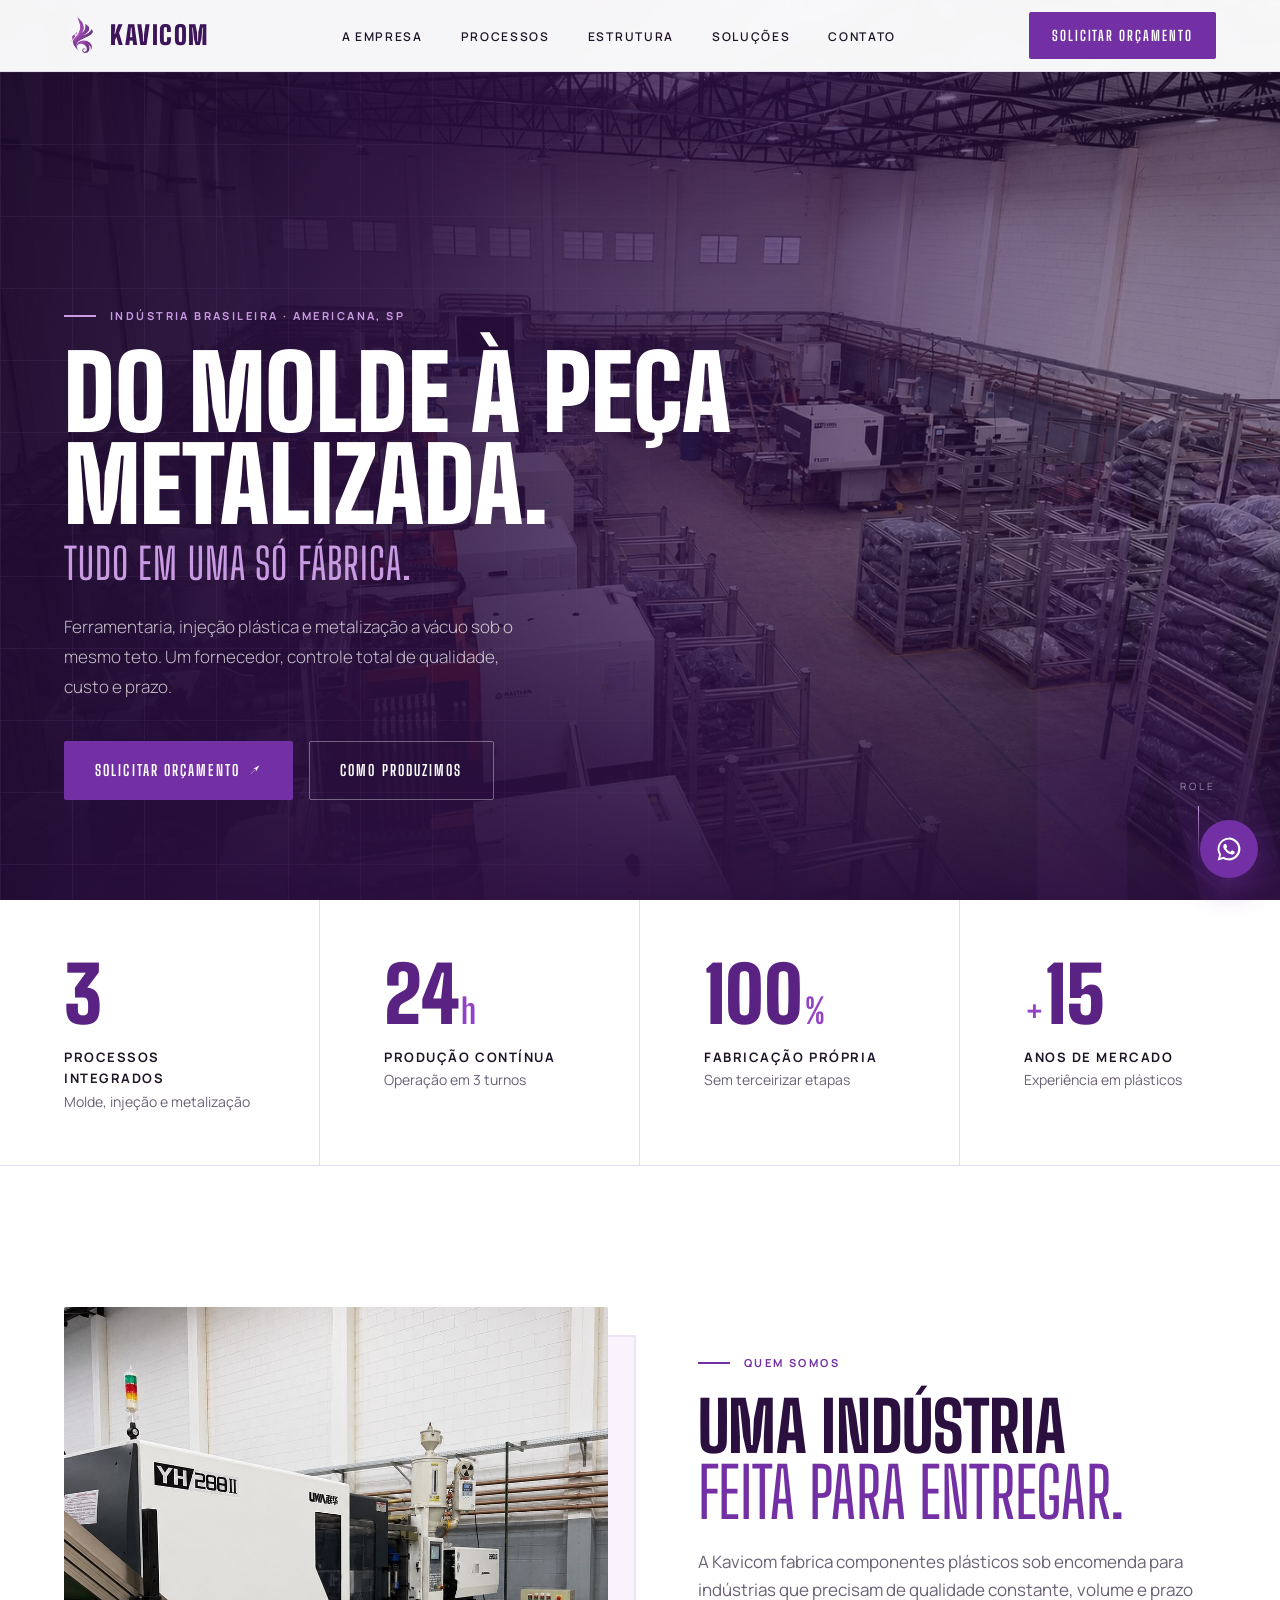
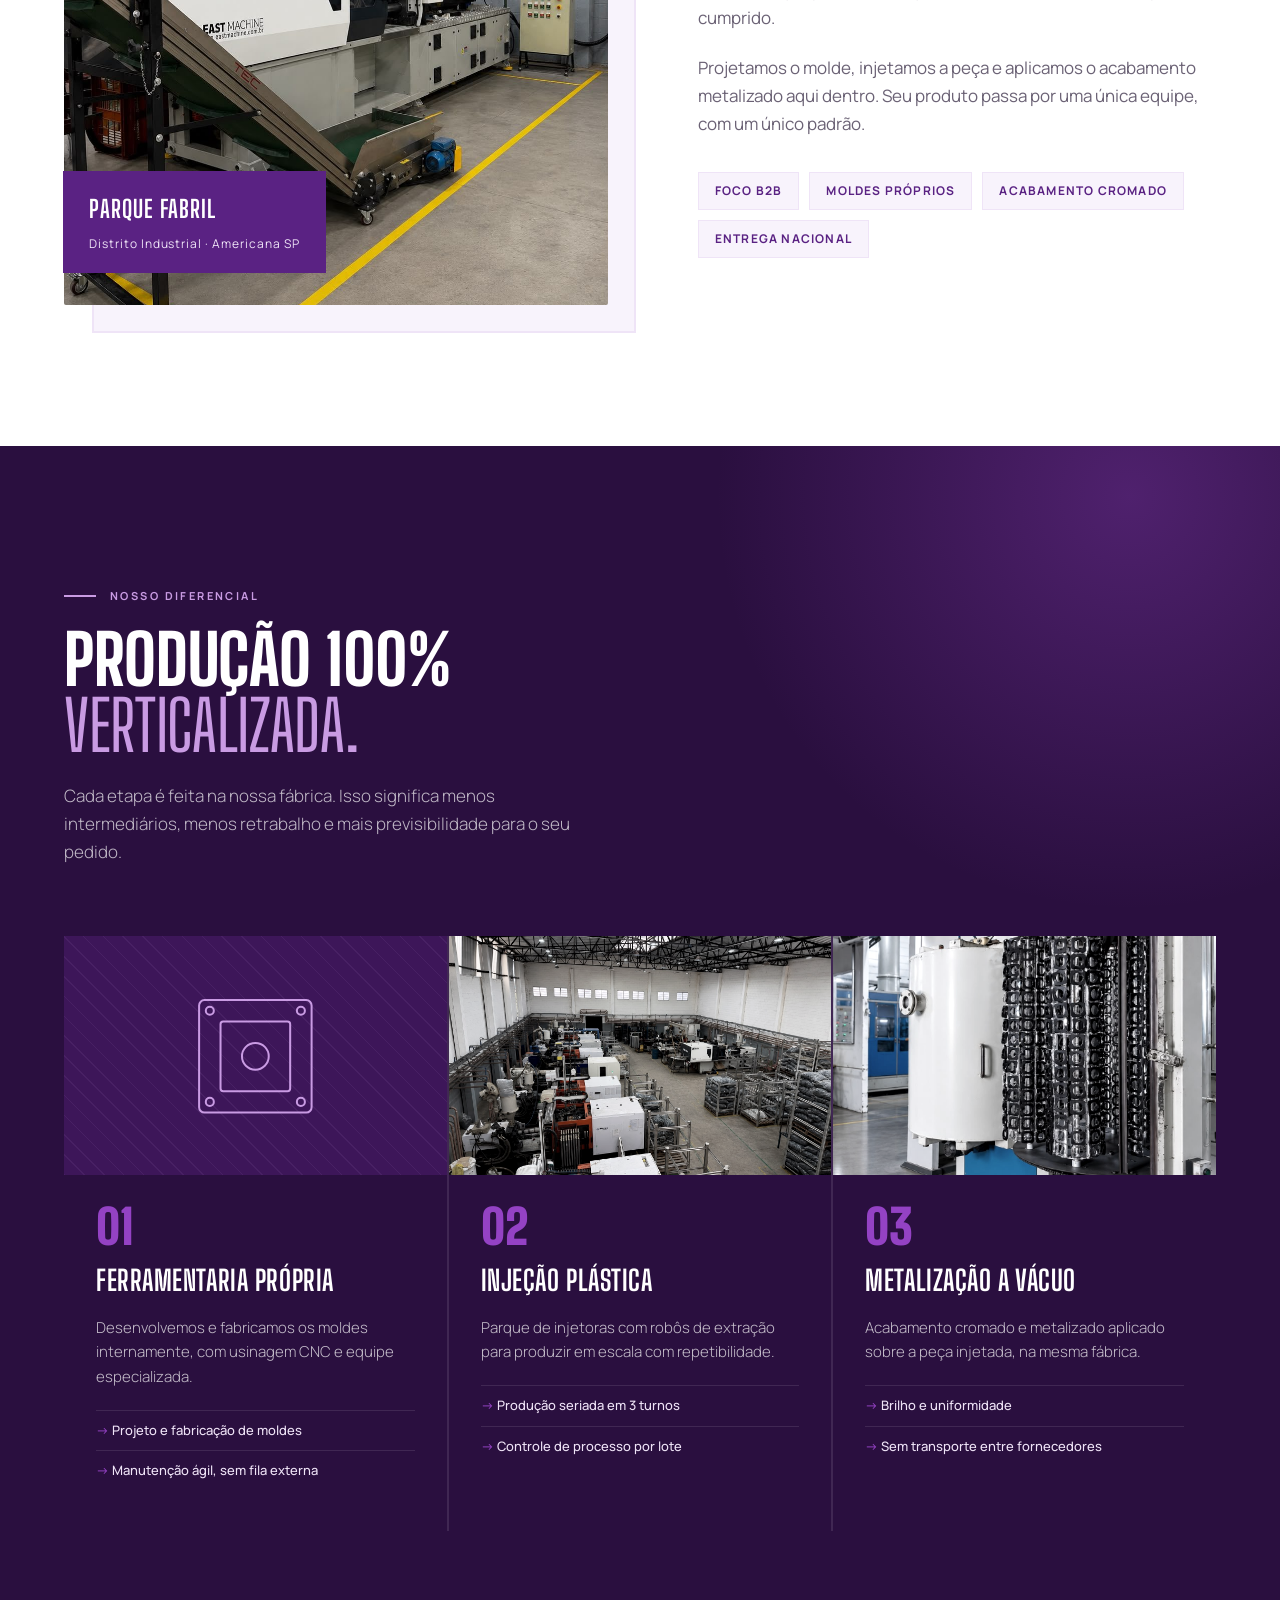
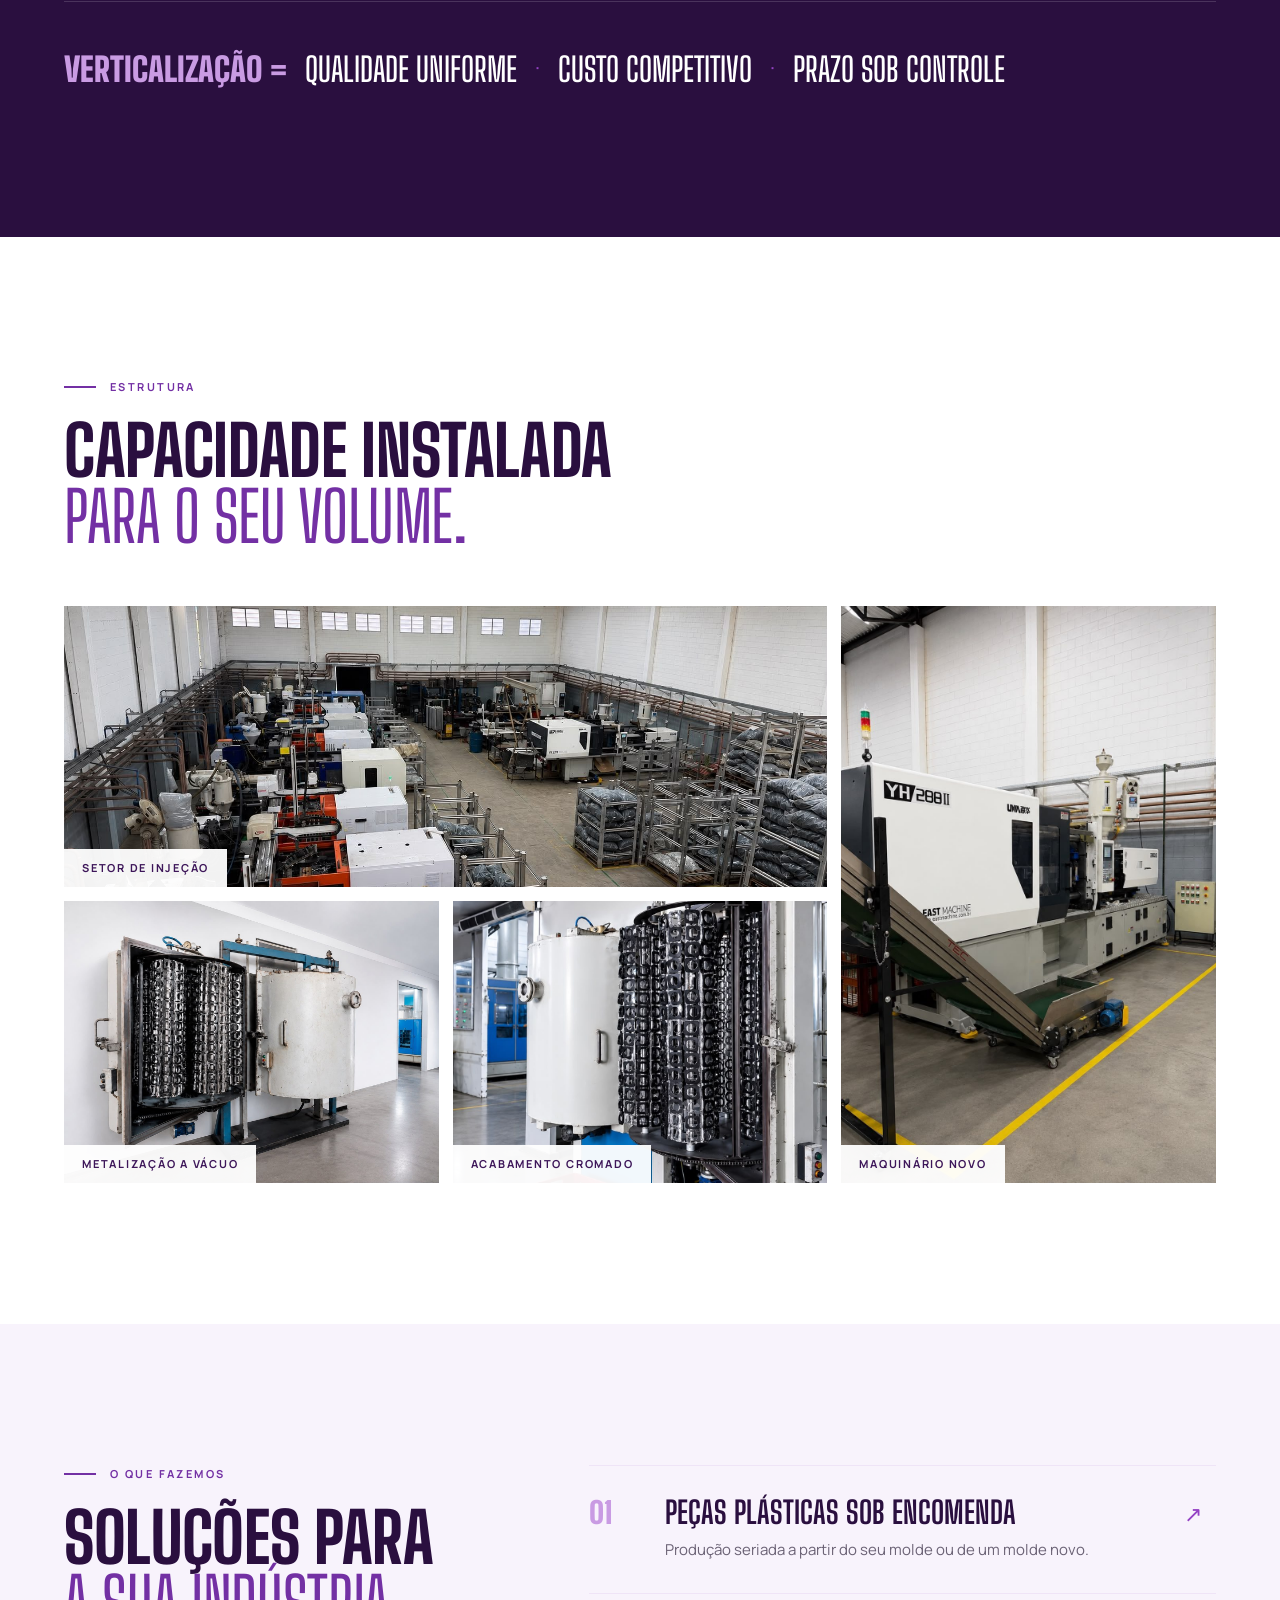
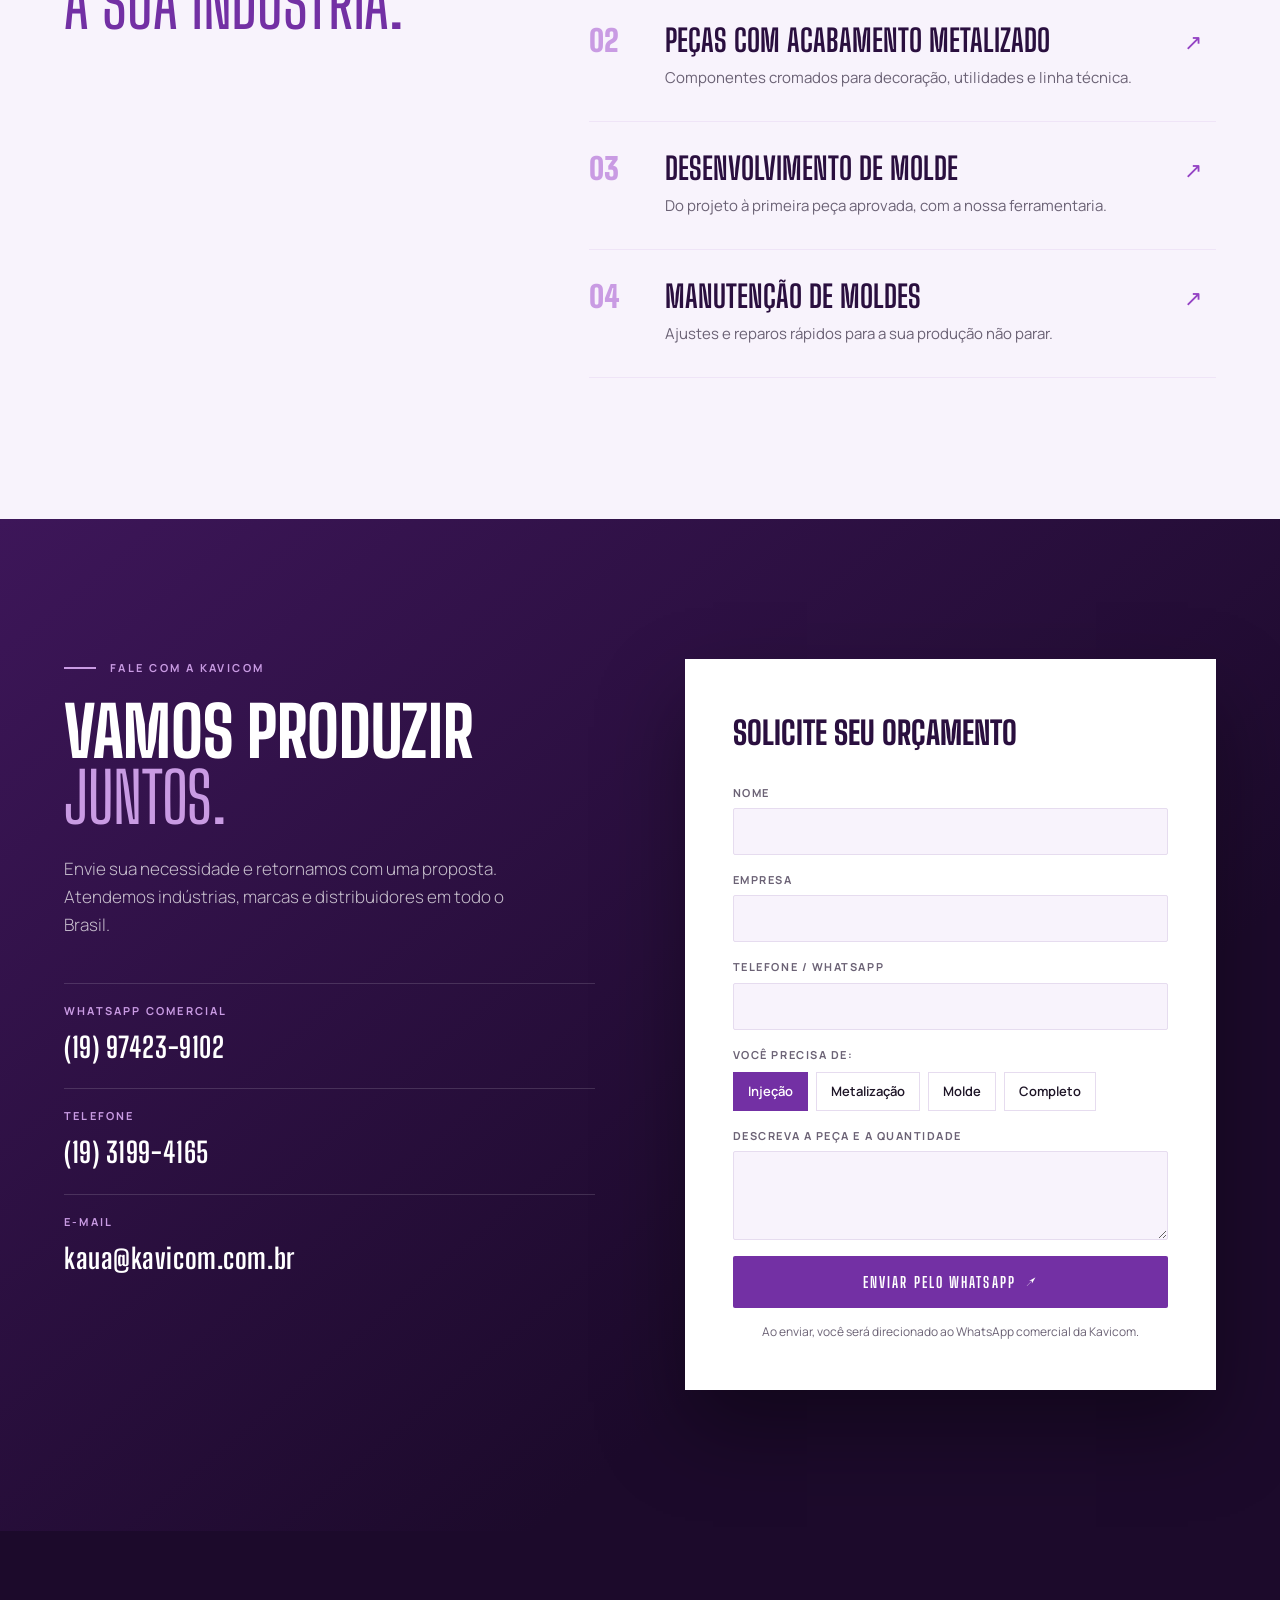
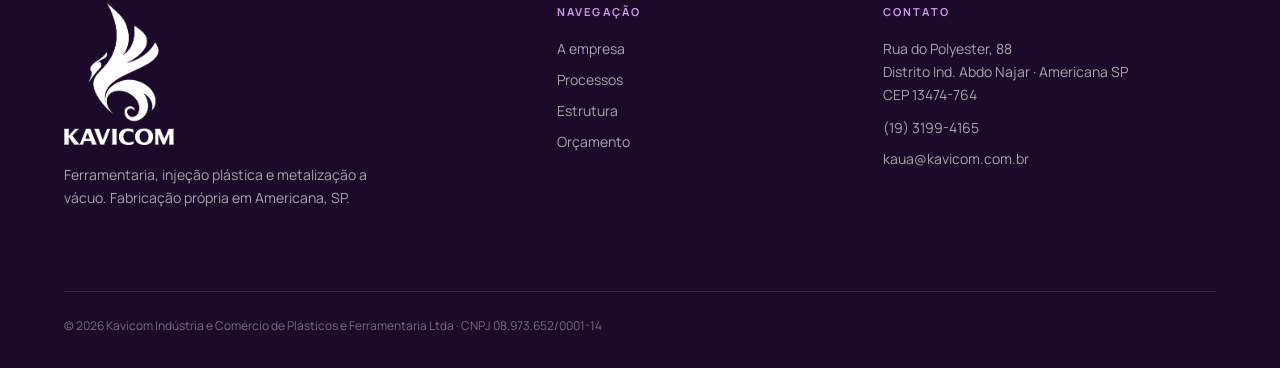
==== index.html @ 6b5d845d "Site institucional Kavicom Página única em roxo e branco inspirada na estrutura da eddicasa.com.br: " ====
<!doctype html>
<html lang="pt-BR">
<head>
  <meta charset="utf-8">
  <meta name="viewport" content="width=device-width, initial-scale=1">
  <title>Kavicom — Injeção Plástica, Metalização e Ferramentaria</title>
  <meta name="description" content="Kavicom: ferramentaria, injeção plástica e metalização a vácuo em uma só fábrica, em Americana-SP. Solicite seu orçamento.">
  <link rel="icon" type="image/png" href="assets/img/icone.png">
  <link rel="preconnect" href="https://fonts.googleapis.com">
  <link rel="preconnect" href="https://fonts.gstatic.com" crossorigin>
  <link href="https://fonts.googleapis.com/css2?family=Big+Shoulders+Display:wght@500;700;800;900&family=Manrope:wght@300;400;500;600;700&display=swap" rel="stylesheet">
  <link rel="stylesheet" href="assets/css/style.css">
</head>
<body>

  <!-- MENU -->
  <header class="nav" id="nav">
    <a href="#topo" class="nav-logo" aria-label="Kavicom — início">
      <img src="assets/img/icone.png" alt="" width="36" height="36">
      <span>KAVICOM</span>
    </a>
    <nav>
      <ul class="nav-links" id="navLinks">
        <li><a href="#empresa">A empresa</a></li>
        <li><a href="#processos">Processos</a></li>
        <li><a href="#estrutura">Estrutura</a></li>
        <li><a href="#solucoes">Soluções</a></li>
        <li><a href="#contato">Contato</a></li>
      </ul>
    </nav>
    <a href="#contato" class="btn btn-solid nav-cta">Solicitar orçamento</a>
    <button class="nav-toggle" id="navToggle" aria-label="Abrir menu" aria-expanded="false">
      <span></span><span></span><span></span>
    </button>
  </header>

  <!-- HERO -->
  <section class="hero" id="topo">
    <div class="hero-bg" style="background-image:url('assets/img/setor-injecao.jpg')"></div>
    <div class="hero-shade"></div>
    <div class="hero-grid"></div>
    <div class="hero-mark">K</div>

    <div class="hero-content">
      <div class="eyebrow eyebrow-light"><i></i>Indústria brasileira · Americana, SP</div>
      <h1 class="hero-title">
        Do molde à peça<br>metalizada.
        <span>Tudo em uma só fábrica.</span>
      </h1>
      <p class="hero-sub">Ferramentaria, injeção plástica e metalização a vácuo sob o mesmo teto. Um fornecedor, controle total de qualidade, custo e prazo.</p>
      <div class="hero-actions">
        <a href="#contato" class="btn btn-solid btn-lg">Solicitar orçamento <b>↗</b></a>
        <a href="#processos" class="btn btn-ghost btn-lg">Como produzimos</a>
      </div>
    </div>
    <a href="#numeros" class="hero-scroll">Role<i></i></a>
  </section>

  <!-- NÚMEROS -->
  <section class="numbers" id="numeros">
    <div class="number reveal">
      <strong><span class="count" data-to="3">0</span></strong>
      <h3>Processos integrados</h3>
      <p>Molde, injeção e metalização</p>
    </div>
    <div class="number reveal">
      <strong><span class="count" data-to="24">0</span><small>h</small></strong>
      <h3>Produção contínua</h3>
      <p>Operação em 3 turnos</p>
    </div>
    <div class="number reveal">
      <strong><span class="count" data-to="100">0</span><small>%</small></strong>
      <h3>Fabricação própria</h3>
      <p>Sem terceirizar etapas</p>
    </div>
    <div class="number reveal">
      <strong><small>+</small><span class="count" data-to="15">0</span></strong>
      <h3>Anos de mercado</h3>
      <p>Experiência em plásticos</p>
    </div>
  </section>

  <!-- A EMPRESA -->
  <section class="about" id="empresa">
    <div class="about-media reveal">
      <img src="assets/img/maquinario-novo.jpg" alt="Injetora nova no parque fabril da Kavicom" loading="lazy">
      <div class="about-tag">
        <strong>Parque fabril</strong>
        <span>Distrito Industrial · Americana SP</span>
      </div>
    </div>
    <div class="about-text">
      <div class="eyebrow reveal"><i></i>Quem somos</div>
      <h2 class="reveal">Uma indústria<br><em>feita para entregar.</em></h2>
      <p class="reveal">A Kavicom fabrica componentes plásticos sob encomenda para indústrias que precisam de qualidade constante, volume e prazo cumprido.</p>
      <p class="reveal">Projetamos o molde, injetamos a peça e aplicamos o acabamento metalizado aqui dentro. Seu produto passa por uma única equipe, com um único padrão.</p>
      <ul class="pills reveal">
        <li>Foco B2B</li>
        <li>Moldes próprios</li>
        <li>Acabamento cromado</li>
        <li>Entrega nacional</li>
      </ul>
    </div>
  </section>

  <!-- PROCESSOS / VERTICALIZAÇÃO -->
  <section class="process" id="processos">
    <div class="process-head">
      <div class="eyebrow eyebrow-light reveal"><i></i>Nosso diferencial</div>
      <h2 class="reveal">Produção 100%<br><em>verticalizada.</em></h2>
      <p class="reveal">Cada etapa é feita na nossa fábrica. Isso significa menos intermediários, menos retrabalho e mais previsibilidade para o seu pedido.</p>
    </div>

    <div class="steps">
      <article class="step reveal">
        <div class="step-visual step-visual-pattern">
          <svg viewBox="0 0 120 120" aria-hidden="true"><rect x="18" y="18" width="84" height="84" rx="4"/><rect x="34" y="34" width="52" height="52" rx="2"/><circle cx="60" cy="60" r="10"/><circle cx="26" cy="26" r="3"/><circle cx="94" cy="26" r="3"/><circle cx="26" cy="94" r="3"/><circle cx="94" cy="94" r="3"/></svg>
        </div>
        <span class="step-n">01</span>
        <h3>Ferramentaria própria</h3>
        <p>Desenvolvemos e fabricamos os moldes internamente, com usinagem CNC e equipe especializada.</p>
        <ul><li>Projeto e fabricação de moldes</li><li>Manutenção ágil, sem fila externa</li></ul>
      </article>

      <article class="step reveal">
        <div class="step-visual"><img src="assets/img/setor-injecao.jpg" alt="Setor de injeção plástica" loading="lazy"></div>
        <span class="step-n">02</span>
        <h3>Injeção plástica</h3>
        <p>Parque de injetoras com robôs de extração para produzir em escala com repetibilidade.</p>
        <ul><li>Produção seriada em 3 turnos</li><li>Controle de processo por lote</li></ul>
      </article>

      <article class="step reveal">
        <div class="step-visual"><img src="assets/img/metalizadora-2.jpg" alt="Metalizadora a vácuo com peças" loading="lazy"></div>
        <span class="step-n">03</span>
        <h3>Metalização a vácuo</h3>
        <p>Acabamento cromado e metalizado aplicado sobre a peça injetada, na mesma fábrica.</p>
        <ul><li>Brilho e uniformidade</li><li>Sem transporte entre fornecedores</li></ul>
      </article>
    </div>

    <div class="equation reveal">
      <strong>Verticalização =</strong>
      <span>Qualidade uniforme</span><i>·</i><span>Custo competitivo</span><i>·</i><span>Prazo sob controle</span>
    </div>
  </section>

  <!-- ESTRUTURA -->
  <section class="structure" id="estrutura">
    <div class="structure-head">
      <div class="eyebrow reveal"><i></i>Estrutura</div>
      <h2 class="reveal">Capacidade instalada<br><em>para o seu volume.</em></h2>
    </div>
    <div class="gallery">
      <figure class="g-wide reveal">
        <img src="assets/img/setor-injecao.jpg" alt="Visão geral do setor de injeção" loading="lazy">
        <figcaption>Setor de injeção</figcaption>
      </figure>
      <figure class="g-tall reveal">
        <img src="assets/img/maquinario-novo.jpg" alt="Injetora com esteira de saída" loading="lazy">
        <figcaption>Maquinário novo</figcaption>
      </figure>
      <figure class="reveal">
        <img src="assets/img/metalizadora-1.jpg" alt="Câmara de metalização a vácuo" loading="lazy">
        <figcaption>Metalização a vácuo</figcaption>
      </figure>
      <figure class="reveal">
        <img src="assets/img/metalizadora-2.jpg" alt="Peças em processo de metalização" loading="lazy">
        <figcaption>Acabamento cromado</figcaption>
      </figure>
    </div>
  </section>

  <!-- SOLUÇÕES -->
  <section class="solutions" id="solucoes">
    <div class="solutions-head">
      <div class="eyebrow reveal"><i></i>O que fazemos</div>
      <h2 class="reveal">Soluções para<br><em>a sua indústria.</em></h2>
    </div>
    <div class="sol-list">
      <a href="#contato" class="sol reveal">
        <span>01</span>
        <h3>Peças plásticas sob encomenda</h3>
        <p>Produção seriada a partir do seu molde ou de um molde novo.</p>
        <b>↗</b>
      </a>
      <a href="#contato" class="sol reveal">
        <span>02</span>
        <h3>Peças com acabamento metalizado</h3>
        <p>Componentes cromados para decoração, utilidades e linha técnica.</p>
        <b>↗</b>
      </a>
      <a href="#contato" class="sol reveal">
        <span>03</span>
        <h3>Desenvolvimento de molde</h3>
        <p>Do projeto à primeira peça aprovada, com a nossa ferramentaria.</p>
        <b>↗</b>
      </a>
      <a href="#contato" class="sol reveal">
        <span>04</span>
        <h3>Manutenção de moldes</h3>
        <p>Ajustes e reparos rápidos para a sua produção não parar.</p>
        <b>↗</b>
      </a>
    </div>
  </section>

  <!-- CONTATO -->
  <section class="contact" id="contato">
    <div class="contact-info">
      <div class="eyebrow eyebrow-light reveal"><i></i>Fale com a Kavicom</div>
      <h2 class="reveal">Vamos produzir<br><em>juntos.</em></h2>
      <p class="reveal">Envie sua necessidade e retornamos com uma proposta. Atendemos indústrias, marcas e distribuidores em todo o Brasil.</p>
      <dl class="reveal">
        <div><dt>WhatsApp comercial</dt><dd><a href="https://wa.me/5519974239102" target="_blank" rel="noopener">(19) 97423-9102</a></dd></div>
        <div><dt>Telefone</dt><dd><a href="tel:+551931994165">(19) 3199-4165</a></dd></div>
        <div><dt>E-mail</dt><dd><a href="mailto:kaua@kavicom.com.br">kaua@kavicom.com.br</a></dd></div>
      </dl>
    </div>

    <form class="contact-form reveal" id="leadForm" novalidate>
      <h3>Solicite seu orçamento</h3>
      <label>Nome<input name="nome" type="text" required autocomplete="name"></label>
      <label>Empresa<input name="empresa" type="text" required autocomplete="organization"></label>
      <label>Telefone / WhatsApp<input name="telefone" type="tel" required autocomplete="tel"></label>
      <fieldset>
        <legend>Você precisa de:</legend>
        <label class="chip"><input type="radio" name="servico" value="Injeção plástica" checked><span>Injeção</span></label>
        <label class="chip"><input type="radio" name="servico" value="Metalização"><span>Metalização</span></label>
        <label class="chip"><input type="radio" name="servico" value="Molde / ferramentaria"><span>Molde</span></label>
        <label class="chip"><input type="radio" name="servico" value="Processo completo"><span>Completo</span></label>
      </fieldset>
      <label>Descreva a peça e a quantidade<textarea name="mensagem" rows="3"></textarea></label>
      <p class="form-error" id="formError" hidden>Preencha nome, empresa e telefone.</p>
      <button type="submit" class="btn btn-solid btn-lg btn-full">Enviar pelo WhatsApp <b>↗</b></button>
      <small>Ao enviar, você será direcionado ao WhatsApp comercial da Kavicom.</small>
    </form>
  </section>

  <!-- RODAPÉ -->
  <footer class="footer">
    <div class="footer-brand">
      <img src="assets/img/logo-kavicom-branco.png" alt="Kavicom" width="120">
      <p>Ferramentaria, injeção plástica e metalização a vácuo. Fabricação própria em Americana, SP.</p>
    </div>
    <div>
      <h4>Navegação</h4>
      <a href="#empresa">A empresa</a>
      <a href="#processos">Processos</a>
      <a href="#estrutura">Estrutura</a>
      <a href="#contato">Orçamento</a>
    </div>
    <div>
      <h4>Contato</h4>
      <p>Rua do Polyester, 88<br>Distrito Ind. Abdo Najar · Americana SP<br>CEP 13474-764</p>
      <a href="tel:+551931994165">(19) 3199-4165</a>
      <a href="mailto:kaua@kavicom.com.br">kaua@kavicom.com.br</a>
    </div>
    <div class="footer-bottom">
      © <span id="ano">2026</span> Kavicom Indústria e Comércio de Plásticos e Ferramentaria Ltda · CNPJ 08.973.652/0001-14
    </div>
  </footer>

  <a href="https://wa.me/5519974239102" class="wa-float" target="_blank" rel="noopener" aria-label="Falar no WhatsApp">
    <svg viewBox="0 0 32 32" aria-hidden="true"><path d="M16 3a13 13 0 0 0-11.2 19.6L3 29l6.6-1.7A13 13 0 1 0 16 3zm0 23.7c-2 0-4-.6-5.7-1.6l-.4-.2-3.9 1 1-3.8-.3-.4A10.7 10.7 0 1 1 16 26.7zm5.9-8c-.3-.2-1.9-1-2.2-1-.3-.1-.5-.2-.7.1l-1 1.3c-.2.2-.4.2-.7.1-.3-.2-1.4-.5-2.6-1.6-1-.9-1.6-1.9-1.8-2.2-.2-.3 0-.5.1-.6l.5-.6.3-.5c.1-.2 0-.4 0-.6l-1-2.4c-.3-.6-.5-.5-.7-.5h-.6c-.2 0-.6.1-.9.4-.3.3-1.1 1.1-1.1 2.7s1.2 3.1 1.3 3.3c.2.2 2.3 3.5 5.5 4.9 2.7 1.1 3.2.9 3.8.8.6-.1 1.9-.8 2.2-1.5.3-.7.3-1.4.2-1.5-.1-.2-.3-.3-.6-.4z"/></svg>
  </a>

  <script src="assets/js/main.js"></script>
</body>
</html>
---- assets/css/style.css ----
/* ─── KAVICOM · paleta roxo + branco ─── */
:root {
  --roxo-950: #1c0a2b;
  --roxo-900: #2a0f3f;
  --roxo-800: #3d1659;
  --roxo-700: #5a2283;
  --roxo-600: #7330a4;
  --roxo-500: #9442c4;
  --roxo-300: #c99be3;
  --roxo-100: #efe4f7;
  --roxo-50:  #f8f3fc;
  --branco:   #ffffff;
  --tinta:    #1e1527;
  --cinza:    #6b6275;
  --borda:    #e6dcef;

  --font-head: 'Big Shoulders Display', 'Arial Narrow', sans-serif;
  --font-body: 'Manrope', 'Segoe UI', sans-serif;

  --pad-x: clamp(20px, 5vw, 72px);
  --ease: cubic-bezier(.2, .7, .2, 1);
}

*, *::before, *::after { box-sizing: border-box; margin: 0; padding: 0; }
html { scroll-behavior: smooth; scroll-padding-top: 72px; }
body {
  font-family: var(--font-body);
  font-weight: 400;
  color: var(--tinta);
  background: var(--branco);
  line-height: 1.65;
  overflow-x: hidden;
  -webkit-font-smoothing: antialiased;
}
img { display: block; max-width: 100%; }
a { color: inherit; }
[hidden] { display: none !important; }

::selection { background: var(--roxo-500); color: #fff; }

h2 {
  font-family: var(--font-head);
  font-weight: 800;
  font-size: clamp(42px, 5.4vw, 78px);
  line-height: .95;
  text-transform: uppercase;
  letter-spacing: -.005em;
  color: var(--roxo-900);
}
h2 em { font-style: normal; font-weight: 500; color: var(--roxo-600); }

.eyebrow {
  display: flex; align-items: center; gap: 14px;
  font-size: 11px; font-weight: 700;
  letter-spacing: .22em; text-transform: uppercase;
  color: var(--roxo-600);
  margin-bottom: 22px;
}
.eyebrow i { width: 32px; height: 2px; background: currentColor; }
.eyebrow-light { color: var(--roxo-300); }

/* ─── BOTÕES ─── */
.btn {
  display: inline-flex; align-items: center; gap: 10px;
  font-family: var(--font-head);
  font-weight: 700; font-size: 14px;
  letter-spacing: .14em; text-transform: uppercase;
  text-decoration: none;
  padding: 11px 22px;
  border: 1.5px solid transparent;
  border-radius: 2px;
  cursor: pointer;
  transition: background .25s, color .25s, border-color .25s, transform .25s var(--ease);
}
.btn b { font-weight: 400; transition: transform .25s var(--ease); }
.btn:hover b { transform: translate(3px, -3px); }
.btn-lg { padding: 16px 30px; font-size: 15px; }
.btn-full { width: 100%; justify-content: center; }
.btn-solid { background: var(--roxo-600); color: #fff; }
.btn-solid:hover { background: var(--roxo-700); }
.btn-ghost { border-color: rgba(255,255,255,.35); color: #fff; }
.btn-ghost:hover { border-color: #fff; background: rgba(255,255,255,.08); }

/* ─── MENU ─── */
.nav {
  position: fixed; inset: 0 0 auto 0; z-index: 100;
  height: 72px;
  display: flex; align-items: center; justify-content: space-between; gap: 24px;
  padding: 0 var(--pad-x);
  background: rgba(255,255,255,.96);
  backdrop-filter: blur(10px);
  border-bottom: 1px solid var(--borda);
  transition: box-shadow .3s;
}
.nav.scrolled { box-shadow: 0 6px 30px rgba(42,15,63,.08); }
.nav-logo { display: flex; align-items: center; gap: 10px; text-decoration: none; }
.nav-logo img { width: 36px; height: 36px; }
.nav-logo span {
  font-family: var(--font-head); font-weight: 900; font-size: 26px;
  letter-spacing: .06em; color: var(--roxo-800);
}
.nav-links { display: flex; gap: 38px; list-style: none; }
.nav-links a {
  position: relative;
  font-size: 12px; font-weight: 600; letter-spacing: .14em; text-transform: uppercase;
  text-decoration: none; color: var(--tinta);
  transition: color .2s;
}
.nav-links a::after {
  content: ''; position: absolute; left: 0; bottom: -6px;
  width: 0; height: 2px; background: var(--roxo-500);
  transition: width .3s var(--ease);
}
.nav-links a:hover { color: var(--roxo-600); }
.nav-links a:hover::after { width: 100%; }
.nav-toggle { display: none; }

/* ─── HERO ─── */
.hero {
  position: relative;
  min-height: 100vh; min-height: 100svh;
  display: flex; flex-direction: column; justify-content: flex-end;
  padding: 120px var(--pad-x) 100px;
  overflow: hidden;
  background: var(--roxo-950);
  color: #fff;
}
.hero-bg {
  position: absolute; inset: 0;
  background-size: cover; background-position: center;
  opacity: .6;
  transform: scale(1.08);
  animation: heroZoom 14s var(--ease) forwards;
}
@keyframes heroZoom { to { transform: scale(1); } }
.hero-shade {
  position: absolute; inset: 0;
  background:
    linear-gradient(105deg, rgba(28,10,43,.96) 0%, rgba(42,15,63,.86) 30%, rgba(61,22,89,.5) 55%, rgba(115,48,164,.12) 80%),
    linear-gradient(to top, rgba(28,10,43,.95) 0%, transparent 40%);
}
.hero-grid {
  position: absolute; inset: 0; opacity: .08;
  background-image:
    linear-gradient(rgba(201,155,227,1) 1px, transparent 1px),
    linear-gradient(90deg, rgba(201,155,227,1) 1px, transparent 1px);
  background-size: 72px 72px;
  mask-image: linear-gradient(to right, #000 0%, transparent 70%);
}
.hero-mark {
  position: absolute; right: -2vw; bottom: -8vw;
  font-family: var(--font-head); font-weight: 900;
  font-size: 46vw; line-height: 1;
  color: var(--roxo-500); opacity: .07;
  user-select: none; pointer-events: none;
}
.hero-content { position: relative; z-index: 2; max-width: 860px; }
.hero-title {
  font-family: var(--font-head);
  font-weight: 900;
  font-size: clamp(54px, 8vw, 118px);
  line-height: .9;
  text-transform: uppercase;
}
.hero-title span {
  display: block; margin-top: 14px;
  font-weight: 500; font-size: .42em; letter-spacing: .02em;
  color: var(--roxo-300);
}
.hero-sub {
  margin-top: 28px; max-width: 480px;
  font-size: 17px; font-weight: 300; line-height: 1.75;
  color: rgba(255,255,255,.72);
}
.hero-actions { display: flex; flex-wrap: wrap; gap: 16px; margin-top: 40px; }
.hero-content > * { opacity: 0; transform: translateY(26px); animation: rise .9s var(--ease) forwards; }
.hero-content > :nth-child(2) { animation-delay: .12s; }
.hero-content > :nth-child(3) { animation-delay: .26s; }
.hero-content > :nth-child(4) { animation-delay: .38s; }
@keyframes rise { to { opacity: 1; transform: none; } }

.hero-scroll {
  position: absolute; right: var(--pad-x); bottom: 40px; z-index: 2;
  display: flex; flex-direction: column; align-items: center; gap: 12px;
  font-size: 10px; letter-spacing: .3em; text-transform: uppercase;
  text-decoration: none; color: rgba(255,255,255,.5);
}
.hero-scroll i {
  width: 1px; height: 54px;
  background: linear-gradient(var(--roxo-300), transparent);
  animation: drip 2s ease-in-out infinite;
  transform-origin: top;
}
@keyframes drip { 0% { transform: scaleY(0); } 50% { transform: scaleY(1); } 100% { transform: scaleY(1); opacity: 0; } }

/* ─── NÚMEROS ─── */
.numbers {
  display: grid; grid-template-columns: repeat(4, 1fr);
  border-bottom: 1px solid var(--borda);
}
.number {
  padding: 56px var(--pad-x) 52px;
  border-right: 1px solid var(--borda);
}
.number:last-child { border-right: 0; }
.number strong {
  display: flex; align-items: baseline;
  font-family: var(--font-head); font-weight: 900;
  font-size: clamp(56px, 6vw, 88px); line-height: 1;
  color: var(--roxo-700);
}
.number small { font-size: .45em; font-weight: 700; color: var(--roxo-500); margin: 0 2px; }
.number h3 {
  margin-top: 14px;
  font-size: 13px; font-weight: 700; letter-spacing: .12em; text-transform: uppercase;
}
.number p { font-size: 14px; color: var(--cinza); }

/* ─── A EMPRESA ─── */
.about {
  display: grid; grid-template-columns: 1.05fr 1fr; gap: clamp(40px, 7vw, 110px);
  align-items: center;
  padding: clamp(80px, 11vw, 150px) var(--pad-x);
}
.about-media { position: relative; }
.about-media img {
  width: 100%; aspect-ratio: 4 / 4.4; object-fit: cover;
  border-radius: 2px;
}
.about-media::before {
  content: ''; position: absolute; z-index: -1;
  inset: 28px -28px -28px 28px;
  border: 2px solid var(--roxo-100);
  background: var(--roxo-50);
}
.about-tag {
  position: absolute; left: -1px; bottom: 32px;
  padding: 18px 26px;
  background: var(--roxo-700); color: #fff;
}
.about-tag strong { display: block; font-family: var(--font-head); font-size: 24px; text-transform: uppercase; letter-spacing: .04em; }
.about-tag span { font-size: 12px; letter-spacing: .08em; color: var(--roxo-100); }
.about-text p { margin-top: 22px; font-size: 17px; color: var(--cinza); max-width: 520px; }
.about-text h2 { margin-bottom: 8px; }
.pills { display: flex; flex-wrap: wrap; gap: 10px; margin-top: 34px; list-style: none; }
.pills li {
  padding: 8px 16px;
  font-size: 12px; font-weight: 700; letter-spacing: .1em; text-transform: uppercase;
  color: var(--roxo-700);
  background: var(--roxo-50); border: 1px solid var(--roxo-100);
}

/* ─── PROCESSOS ─── */
.process {
  position: relative;
  padding: clamp(80px, 11vw, 150px) var(--pad-x);
  background: var(--roxo-900);
  color: #fff;
  overflow: hidden;
}
.process::before {
  content: ''; position: absolute; width: 900px; height: 900px; right: -300px; top: -400px;
  background: radial-gradient(circle, rgba(148,66,196,.35), transparent 65%);
  pointer-events: none;
}
.process-head { position: relative; max-width: 700px; }
.process h2 { color: #fff; }
.process h2 em { color: var(--roxo-300); }
.process-head p { margin-top: 24px; font-size: 17px; font-weight: 300; color: rgba(255,255,255,.7); max-width: 540px; }

.steps {
  position: relative;
  display: grid; grid-template-columns: repeat(3, 1fr); gap: 2px;
  margin-top: 70px;
  background: rgba(255,255,255,.1);
}
.step {
  position: relative;
  padding: 0 0 40px;
  background: var(--roxo-900);
  transition: background .35s;
}
.step:hover { background: var(--roxo-800); }
.step-visual {
  aspect-ratio: 16 / 10; overflow: hidden;
  background: var(--roxo-800);
}
.step-visual img {
  width: 100%; height: 100%; object-fit: cover;
  filter: grayscale(.4) contrast(1.05);
  transition: transform .8s var(--ease), filter .5s;
}
.step:hover .step-visual img { transform: scale(1.06); filter: none; }
.step-visual-pattern {
  display: grid; place-items: center;
  background:
    repeating-linear-gradient(45deg, rgba(201,155,227,.08) 0 1px, transparent 1px 14px),
    var(--roxo-800);
}
.step-visual-pattern svg { width: 42%; fill: none; stroke: var(--roxo-300); stroke-width: 1.5; }
.step-n {
  display: block; margin: 28px 32px 6px;
  font-family: var(--font-head); font-weight: 900; font-size: 48px; line-height: 1;
  color: var(--roxo-500);
}
.step h3 {
  margin: 0 32px;
  font-family: var(--font-head); font-weight: 700; font-size: 28px; text-transform: uppercase; letter-spacing: .02em;
}
.step p { margin: 12px 32px 0; font-size: 15px; font-weight: 300; color: rgba(255,255,255,.72); }
.step ul { margin: 20px 32px 0; list-style: none; }
.step li {
  padding: 9px 0; border-top: 1px solid rgba(255,255,255,.1);
  font-size: 13px; font-weight: 500; color: var(--roxo-100);
}
.step li::before { content: '→ '; color: var(--roxo-500); }

.equation {
  position: relative;
  display: flex; flex-wrap: wrap; align-items: baseline; gap: 10px 18px;
  margin-top: 70px; padding-top: 40px;
  border-top: 1px solid rgba(255,255,255,.15);
  font-family: var(--font-head); text-transform: uppercase;
  font-size: clamp(22px, 2.6vw, 36px);
}
.equation strong { font-weight: 900; color: var(--roxo-300); }
.equation span { font-weight: 600; }
.equation i { color: var(--roxo-500); font-style: normal; }

/* ─── ESTRUTURA ─── */
.structure { padding: clamp(80px, 11vw, 150px) var(--pad-x); }
.structure-head { margin-bottom: 56px; }
.gallery {
  display: grid;
  grid-template-columns: repeat(3, 1fr);
  grid-auto-rows: clamp(200px, 22vw, 320px);
  gap: 14px;
}
.gallery figure { position: relative; overflow: hidden; background: var(--roxo-50); }
.gallery img { width: 100%; height: 100%; object-fit: cover; transition: transform .9s var(--ease); }
.gallery figure:hover img { transform: scale(1.05); }
.gallery figcaption {
  position: absolute; left: 0; bottom: 0;
  padding: 10px 18px;
  background: rgba(255,255,255,.95); color: var(--roxo-800);
  font-size: 11px; font-weight: 700; letter-spacing: .16em; text-transform: uppercase;
}
.g-wide { grid-column: span 2; }
.g-tall { grid-row: span 2; }

/* ─── SOLUÇÕES ─── */
.solutions {
  display: grid; grid-template-columns: 1fr 1.4fr; gap: clamp(40px, 6vw, 100px);
  padding: clamp(80px, 11vw, 150px) var(--pad-x);
  background: var(--roxo-50);
}
.solutions-head { position: sticky; top: 120px; align-self: start; }
.sol-list { border-top: 1px solid var(--roxo-100); }
.sol {
  position: relative;
  display: grid; grid-template-columns: 56px 1fr 32px; column-gap: 20px;
  padding: 30px 0;
  border-bottom: 1px solid var(--roxo-100);
  text-decoration: none;
  transition: padding .35s var(--ease);
}
.sol span { grid-row: span 2; font-family: var(--font-head); font-weight: 900; font-size: 30px; color: var(--roxo-300); line-height: 1.1; }
.sol h3 { font-family: var(--font-head); font-weight: 700; font-size: clamp(24px, 2.4vw, 32px); text-transform: uppercase; color: var(--roxo-900); line-height: 1.1; }
.sol p { grid-column: 2; margin-top: 6px; color: var(--cinza); font-size: 15px; }
.sol b { grid-column: 3; grid-row: 1; font-weight: 400; font-size: 22px; color: var(--roxo-500); transition: transform .3s var(--ease); }
.sol:hover { padding-left: 14px; }
.sol:hover b { transform: translate(4px, -4px); }
.sol:hover span { color: var(--roxo-600); }

/* ─── CONTATO ─── */
.contact {
  display: grid; grid-template-columns: 1fr 1fr; gap: clamp(40px, 7vw, 110px);
  padding: clamp(80px, 11vw, 150px) var(--pad-x);
  background: linear-gradient(140deg, var(--roxo-800), var(--roxo-950) 70%);
  color: #fff;
}
.contact h2 { color: #fff; }
.contact h2 em { color: var(--roxo-300); }
.contact-info > p { margin-top: 24px; max-width: 460px; font-size: 17px; font-weight: 300; color: rgba(255,255,255,.72); }
.contact dl { margin-top: 44px; }
.contact dl div { padding: 18px 0; border-top: 1px solid rgba(255,255,255,.14); }
.contact dt { font-size: 11px; font-weight: 700; letter-spacing: .2em; text-transform: uppercase; color: var(--roxo-300); }
.contact dd { margin-top: 4px; font-family: var(--font-head); font-size: 28px; font-weight: 700; letter-spacing: .02em; }
.contact dd a { text-decoration: none; transition: color .2s; }
.contact dd a:hover { color: var(--roxo-300); }

.contact-form {
  align-self: start;
  padding: clamp(28px, 4vw, 48px);
  background: #fff; color: var(--tinta);
  box-shadow: 0 40px 80px rgba(0,0,0,.35);
}
.contact-form h3 {
  margin-bottom: 24px;
  font-family: var(--font-head); font-weight: 800; font-size: 32px; text-transform: uppercase; color: var(--roxo-900);
}
.contact-form > label {
  display: block; margin-bottom: 16px;
  font-size: 11px; font-weight: 700; letter-spacing: .14em; text-transform: uppercase; color: var(--cinza);
}
.contact-form input[type=text],
.contact-form input[type=tel],
.contact-form textarea {
  display: block; width: 100%; margin-top: 6px;
  padding: 12px 14px;
  font: 500 15px var(--font-body); color: var(--tinta);
  background: var(--roxo-50);
  border: 1.5px solid var(--borda); border-radius: 2px;
  transition: border-color .2s, background .2s;
  resize: vertical;
}
.contact-form input:focus, .contact-form textarea:focus { outline: none; border-color: var(--roxo-500); background: #fff; }
.contact-form .invalid { border-color: #c2185b; }
.contact-form fieldset { border: 0; margin-bottom: 16px; display: flex; flex-wrap: wrap; gap: 8px; }
.contact-form legend {
  width: 100%; margin-bottom: 8px;
  font-size: 11px; font-weight: 700; letter-spacing: .14em; text-transform: uppercase; color: var(--cinza);
}
.chip input { position: absolute; opacity: 0; pointer-events: none; }
.chip span {
  display: inline-block; padding: 8px 14px;
  font-size: 13px; font-weight: 600;
  border: 1.5px solid var(--borda); cursor: pointer;
  transition: all .2s;
}
.chip input:checked + span { background: var(--roxo-600); border-color: var(--roxo-600); color: #fff; }
.chip input:focus-visible + span { outline: 2px solid var(--roxo-500); outline-offset: 2px; }
.form-error { margin-bottom: 12px; font-size: 13px; font-weight: 600; color: #c2185b; }
.contact-form small { display: block; margin-top: 14px; font-size: 12px; color: var(--cinza); text-align: center; }

/* ─── RODAPÉ ─── */
.footer {
  display: grid; grid-template-columns: 1.6fr 1fr 1.2fr; gap: 48px;
  padding: 72px var(--pad-x) 0;
  background: var(--roxo-950); color: rgba(255,255,255,.62);
  font-size: 14px;
}
.footer-brand img { width: 110px; margin-bottom: 18px; }
.footer-brand p { max-width: 320px; }
.footer h4 {
  margin-bottom: 16px;
  font-size: 11px; font-weight: 700; letter-spacing: .2em; text-transform: uppercase; color: var(--roxo-300);
}
.footer a { display: block; margin-bottom: 8px; text-decoration: none; transition: color .2s; }
.footer a:hover { color: #fff; }
.footer p { margin-bottom: 10px; }
.footer-bottom {
  grid-column: 1 / -1;
  padding: 24px 0 32px; margin-top: 24px;
  border-top: 1px solid rgba(255,255,255,.1);
  font-size: 12px; color: rgba(255,255,255,.4);
}

/* ─── WHATSAPP FLUTUANTE ─── */
.wa-float {
  position: fixed; right: 22px; bottom: 22px; z-index: 90;
  width: 58px; height: 58px; border-radius: 50%;
  display: grid; place-items: center;
  background: var(--roxo-600);
  box-shadow: 0 10px 30px rgba(115,48,164,.45);
  transition: transform .3s var(--ease), background .3s;
}
.wa-float:hover { transform: scale(1.08); background: var(--roxo-700); }
.wa-float svg { width: 28px; fill: #fff; }

/* ─── REVELAR AO ROLAR ─── */
.reveal { opacity: 0; transform: translateY(34px); transition: opacity .9s var(--ease), transform .9s var(--ease); }
.reveal.in { opacity: 1; transform: none; }

@media (prefers-reduced-motion: reduce) {
  *, *::before, *::after { animation: none !important; transition: none !important; }
  .reveal, .hero-content > * { opacity: 1; transform: none; }
  .hero-bg { transform: none; }
}

/* ─── RESPONSIVO ─── */
@media (max-width: 1080px) {
  .nav-links { gap: 24px; }
  .numbers { grid-template-columns: repeat(2, 1fr); }
  .number:nth-child(2) { border-right: 0; }
  .number:nth-child(-n+2) { border-bottom: 1px solid var(--borda); }
  .steps { grid-template-columns: 1fr; }
  .step { display: grid; grid-template-columns: 38% 1fr; grid-template-rows: auto auto auto 1fr; padding: 0; }
  .step-visual { grid-row: 1 / -1; aspect-ratio: auto; height: 100%; }
  .step ul { margin-bottom: 32px; }
}

@media (max-width: 860px) {
  .nav-links {
    position: fixed; top: 72px; left: 0; right: 0;
    flex-direction: column; gap: 0;
    background: #fff; border-bottom: 1px solid var(--borda);
    transform: translateY(-120%); transition: transform .4s var(--ease);
    z-index: -1;
  }
  .nav-links.open { transform: none; }
  .nav-links a { display: block; padding: 18px var(--pad-x); border-top: 1px solid var(--borda); }
  .nav-links a::after { display: none; }
  .nav-cta { display: none; }
  .nav-toggle {
    display: flex; flex-direction: column; gap: 5px;
    width: 40px; height: 40px; align-items: center; justify-content: center;
    background: none; border: 0; cursor: pointer;
  }
  .nav-toggle span { width: 24px; height: 2px; background: var(--roxo-800); transition: transform .3s, opacity .3s; }
  .nav-toggle[aria-expanded=true] span:nth-child(1) { transform: translateY(7px) rotate(45deg); }
  .nav-toggle[aria-expanded=true] span:nth-child(2) { opacity: 0; }
  .nav-toggle[aria-expanded=true] span:nth-child(3) { transform: translateY(-7px) rotate(-45deg); }

  .about, .solutions, .contact { grid-template-columns: 1fr; }
  .about-media::before { inset: 16px -12px -16px 16px; }
  .solutions-head { position: static; }
  .gallery { grid-template-columns: 1fr 1fr; }
  .g-tall { grid-row: span 1; }
  .footer { grid-template-columns: 1fr 1fr; }
  .footer-brand { grid-column: 1 / -1; }
  .hero-scroll { display: none; }
}

@media (max-width: 560px) {
  .numbers { grid-template-columns: 1fr 1fr; }
  .number { padding: 36px 20px; }
  .step { display: block; }
  .step-visual { aspect-ratio: 16 / 10; height: auto; }
  .gallery { grid-template-columns: 1fr; grid-auto-rows: 240px; }
  .g-wide { grid-column: auto; }
  .sol { grid-template-columns: 40px 1fr 24px; column-gap: 12px; }
  .footer { grid-template-columns: 1fr; }
  .hero-actions .btn { width: 100%; justify-content: center; }
}
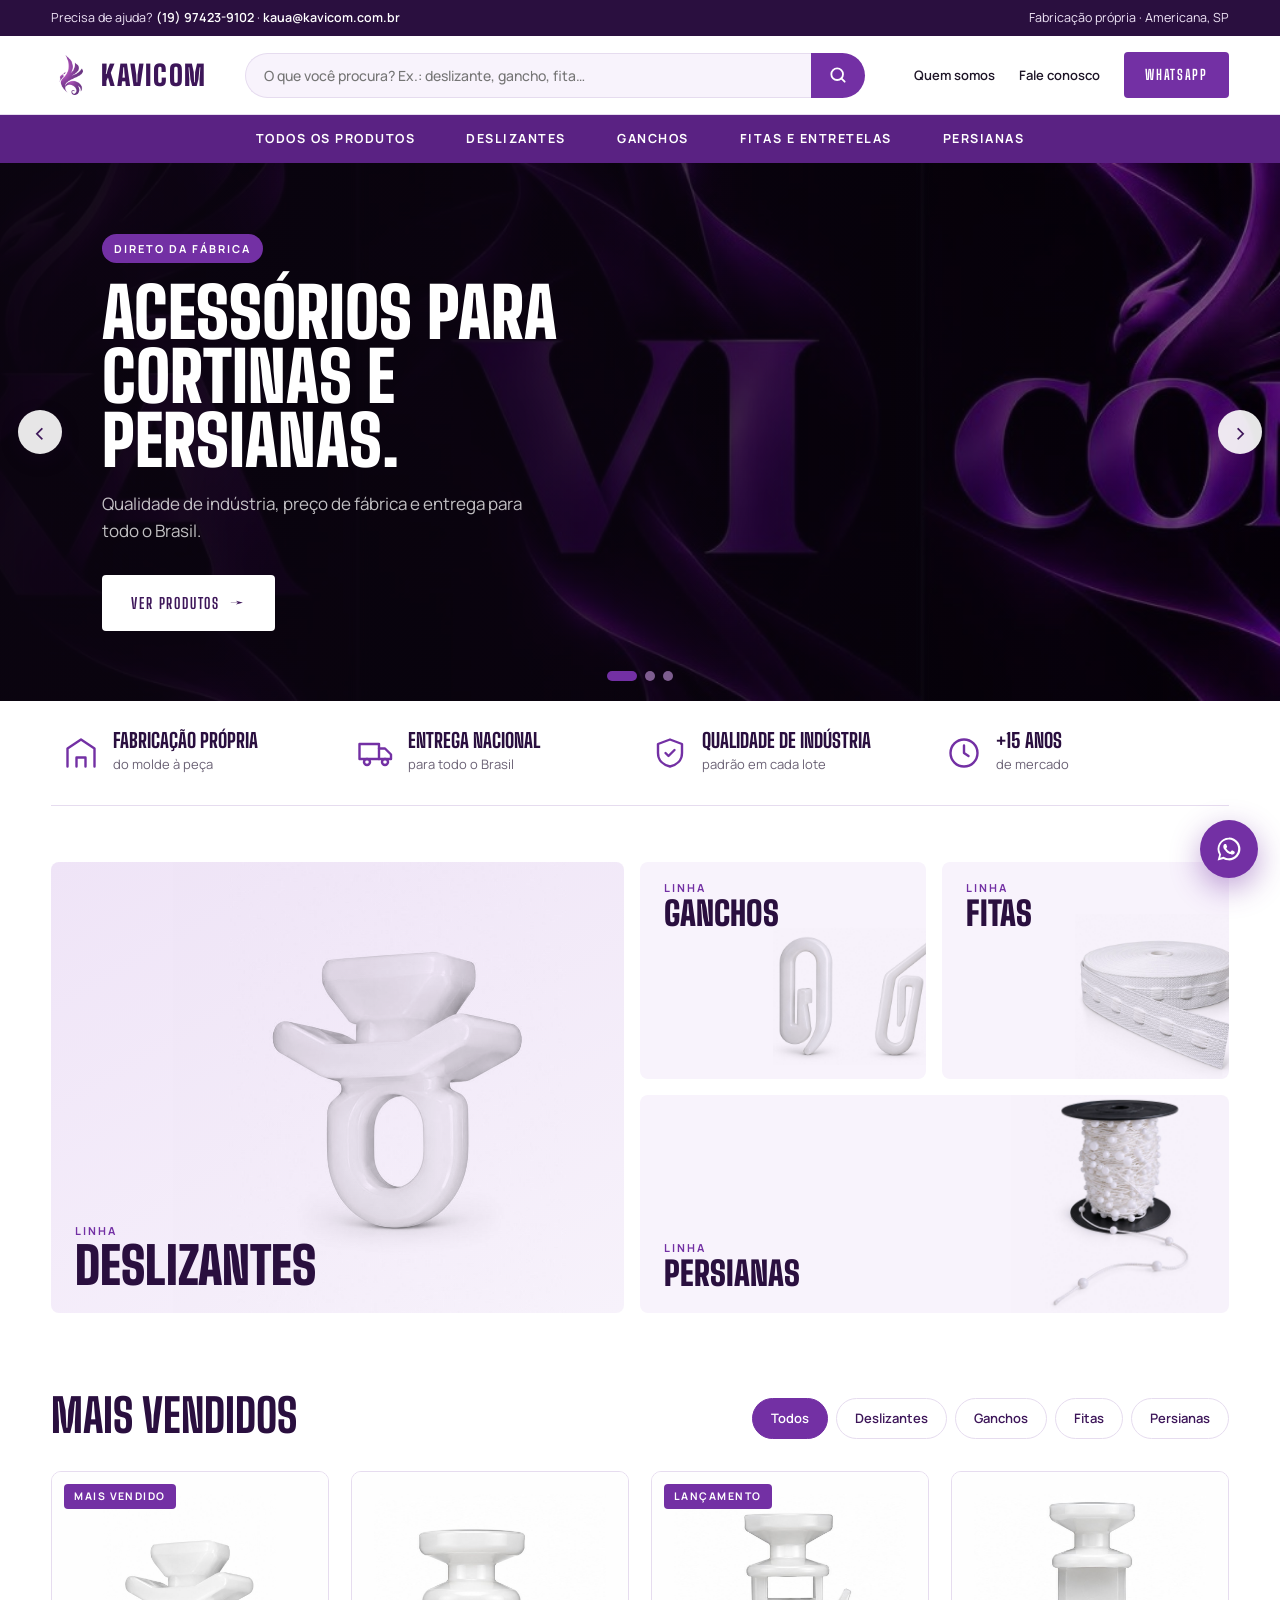
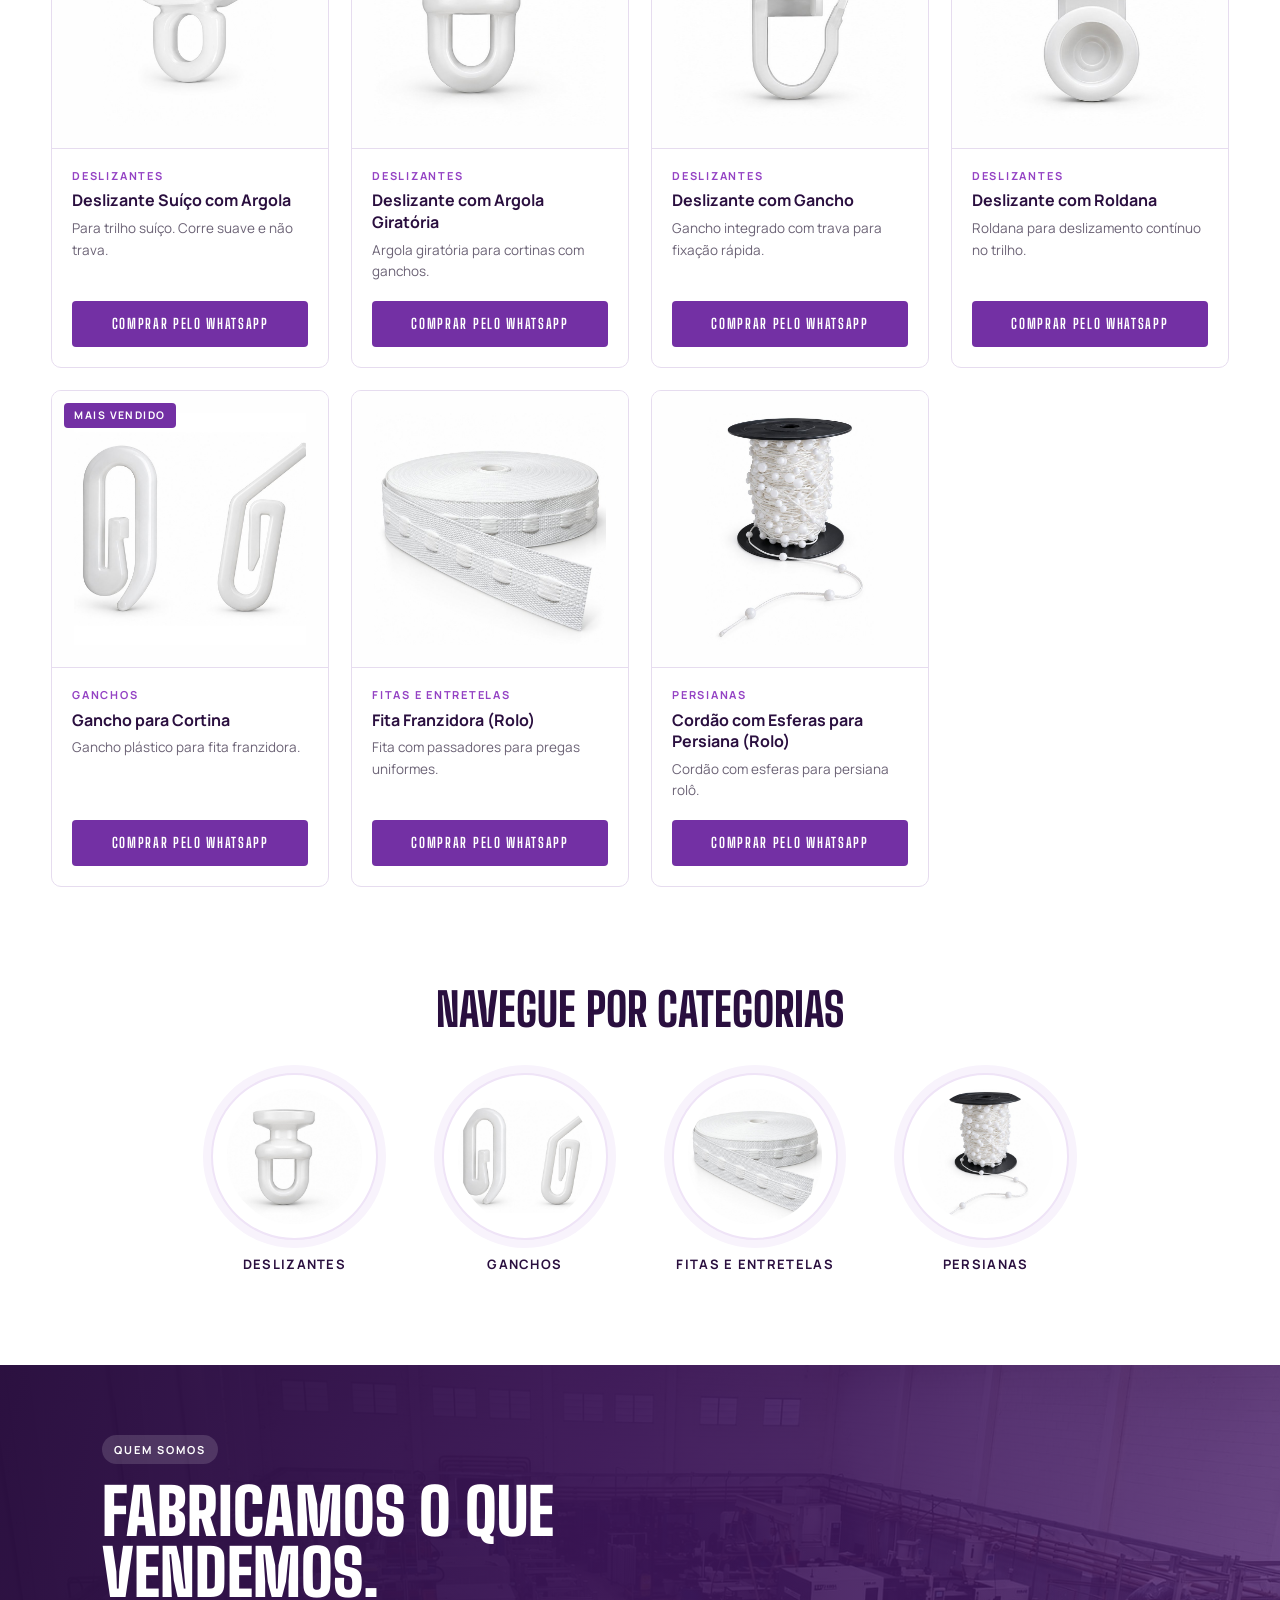
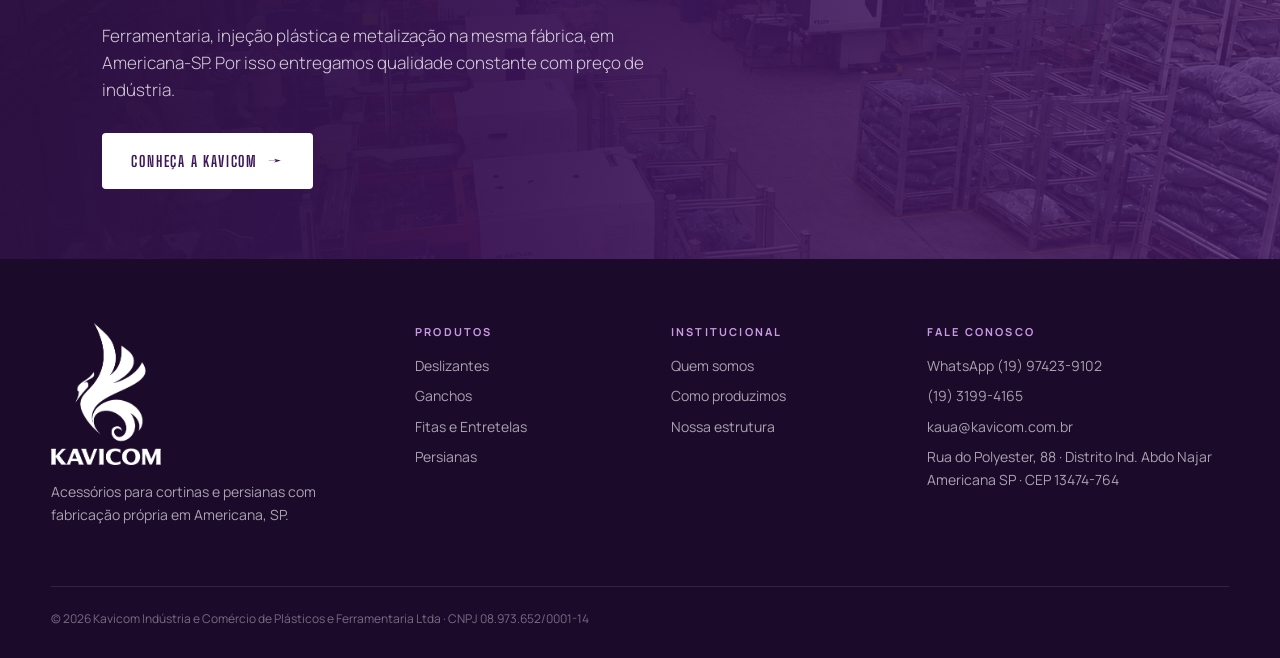
==== commit 2c0481e2: "Nova página inicial focada em produtos; institucional vira Quem somos - index.html: loja no estilo B" ====
--- a/index.html
+++ b/index.html
@@ -3,258 +3,195 @@
 <head>
   <meta charset="utf-8">
   <meta name="viewport" content="width=device-width, initial-scale=1">
-  <title>Kavicom — Injeção Plástica, Metalização e Ferramentaria</title>
-  <meta name="description" content="Kavicom: ferramentaria, injeção plástica e metalização a vácuo em uma só fábrica, em Americana-SP. Solicite seu orçamento.">
+  <title>Kavicom — Acessórios para Cortinas e Persianas</title>
+  <meta name="description" content="Deslizantes, ganchos, fitas franzidoras e cordões para persiana direto da fábrica. Kavicom, Americana-SP.">
   <link rel="icon" type="image/png" href="assets/img/icone.png">
   <link rel="preconnect" href="https://fonts.googleapis.com">
   <link rel="preconnect" href="https://fonts.gstatic.com" crossorigin>
   <link href="https://fonts.googleapis.com/css2?family=Big+Shoulders+Display:wght@500;700;800;900&family=Manrope:wght@300;400;500;600;700&display=swap" rel="stylesheet">
-  <link rel="stylesheet" href="assets/css/style.css">
+  <link rel="stylesheet" href="assets/css/loja.css">
 </head>
 <body>
 
-  <!-- MENU -->
-  <header class="nav" id="nav">
-    <a href="#topo" class="nav-logo" aria-label="Kavicom — início">
-      <img src="assets/img/icone.png" alt="" width="36" height="36">
+  <!-- BARRA DE AJUDA -->
+  <div class="topbar">
+    <span>Precisa de ajuda? <a href="https://wa.me/5519974239102" target="_blank" rel="noopener">(19) 97423-9102</a> · <a href="mailto:kaua@kavicom.com.br">kaua@kavicom.com.br</a></span>
+    <span class="topbar-right">Fabricação própria · Americana, SP</span>
+  </div>
+
+  <!-- CABEÇALHO -->
+  <header class="header" id="header">
+    <a href="index.html" class="logo" aria-label="Kavicom — início">
+      <img src="assets/img/icone.png" alt="" width="40" height="40">
       <span>KAVICOM</span>
     </a>
-    <nav>
-      <ul class="nav-links" id="navLinks">
-        <li><a href="#empresa">A empresa</a></li>
-        <li><a href="#processos">Processos</a></li>
-        <li><a href="#estrutura">Estrutura</a></li>
-        <li><a href="#solucoes">Soluções</a></li>
-        <li><a href="#contato">Contato</a></li>
-      </ul>
+
+    <form class="search" id="search" role="search">
+      <input type="search" id="searchInput" placeholder="O que você procura? Ex.: deslizante, gancho, fita…" aria-label="Buscar produtos">
+      <button type="submit" aria-label="Buscar">
+        <svg viewBox="0 0 24 24" aria-hidden="true"><circle cx="11" cy="11" r="7"/><path d="m20 20-4-4"/></svg>
+      </button>
+    </form>
+
+    <nav class="header-links">
+      <a href="sobre.html">Quem somos</a>
+      <a href="#contato">Fale conosco</a>
+      <a href="https://wa.me/5519974239102" target="_blank" rel="noopener" class="btn btn-solid">WhatsApp</a>
     </nav>
-    <a href="#contato" class="btn btn-solid nav-cta">Solicitar orçamento</a>
-    <button class="nav-toggle" id="navToggle" aria-label="Abrir menu" aria-expanded="false">
-      <span></span><span></span><span></span>
-    </button>
+
+    <button class="menu-toggle" id="menuToggle" aria-label="Abrir menu" aria-expanded="false"><span></span><span></span><span></span></button>
   </header>
 
-  <!-- HERO -->
-  <section class="hero" id="topo">
-    <div class="hero-bg" style="background-image:url('assets/img/setor-injecao.jpg')"></div>
-    <div class="hero-shade"></div>
-    <div class="hero-grid"></div>
-    <div class="hero-mark">K</div>
-
-    <div class="hero-content">
-      <div class="eyebrow eyebrow-light"><i></i>Indústria brasileira · Americana, SP</div>
-      <h1 class="hero-title">
-        Do molde à peça<br>metalizada.
-        <span>Tudo em uma só fábrica.</span>
-      </h1>
-      <p class="hero-sub">Ferramentaria, injeção plástica e metalização a vácuo sob o mesmo teto. Um fornecedor, controle total de qualidade, custo e prazo.</p>
-      <div class="hero-actions">
-        <a href="#contato" class="btn btn-solid btn-lg">Solicitar orçamento <b>↗</b></a>
-        <a href="#processos" class="btn btn-ghost btn-lg">Como produzimos</a>
+  <!-- MENU DE CATEGORIAS -->
+  <nav class="catbar" id="catbar">
+    <a href="#produtos" data-cat="todos">Todos os produtos</a>
+    <a href="#produtos" data-cat="deslizantes">Deslizantes</a>
+    <a href="#produtos" data-cat="ganchos">Ganchos</a>
+    <a href="#produtos" data-cat="fitas">Fitas e Entretelas</a>
+    <a href="#produtos" data-cat="persianas">Persianas</a>
+    <a href="sobre.html" class="catbar-mobile">Quem somos</a>
+    <a href="#contato" class="catbar-mobile">Fale conosco</a>
+  </nav>
+
+  <!-- BANNER ROTATIVO -->
+  <section class="banner" aria-label="Destaques">
+    <div class="slides" id="slides">
+      <article class="slide slide-dark is-active">
+        <img src="assets/img/kavicom-arte.jpg" alt="" class="slide-bg">
+        <div class="slide-text">
+          <span class="tag">Direto da fábrica</span>
+          <h1>Acessórios para<br>cortinas e persianas.</h1>
+          <p>Qualidade de indústria, preço de fábrica e entrega para todo o Brasil.</p>
+          <a href="#produtos" class="btn btn-light btn-lg">Ver produtos <b>→</b></a>
+        </div>
+      </article>
+      <article class="slide slide-light">
+        <div class="slide-text">
+          <span class="tag">Linha deslizantes</span>
+          <h2>Deslizantes que<br>correm sem travar.</h2>
+          <p>Modelos com argola, gancho e roldana para trilhos de cortina.</p>
+          <a href="#produtos" class="btn btn-solid btn-lg" data-cat-link="deslizantes">Conhecer a linha <b>→</b></a>
+        </div>
+        <img src="assets/img/produtos/linha-deslizantes.jpg" alt="Linha de deslizantes Kavicom" class="slide-img slide-img-wide">
+      </article>
+      <article class="slide slide-light">
+        <div class="slide-text">
+          <span class="tag">Fitas e entretelas</span>
+          <h2>Fita franzidora<br>em rolo.</h2>
+          <p>Acabamento uniforme para cortinas de prega e franzido.</p>
+          <a href="#produtos" class="btn btn-solid btn-lg" data-cat-link="fitas">Ver fitas <b>→</b></a>
+        </div>
+        <img src="assets/img/produtos/fita-franzidora.jpg" alt="Fita franzidora em rolo" class="slide-img">
+      </article>
+    </div>
+    <button class="slide-nav prev" id="prev" aria-label="Anterior">‹</button>
+    <button class="slide-nav next" id="next" aria-label="Próximo">›</button>
+    <div class="dots" id="dots"></div>
+  </section>
+
+  <!-- VANTAGENS -->
+  <section class="perks">
+    <div class="perk">
+      <svg viewBox="0 0 24 24" aria-hidden="true"><path d="M3 21V9l9-6 9 6v12"/><path d="M9 21v-6h6v6"/></svg>
+      <div><strong>Fabricação própria</strong><span>do molde à peça</span></div>
+    </div>
+    <div class="perk">
+      <svg viewBox="0 0 24 24" aria-hidden="true"><path d="M1 6h13v10H1z"/><path d="M14 9h4l4 4v3h-8"/><circle cx="6" cy="18" r="2"/><circle cx="18" cy="18" r="2"/></svg>
+      <div><strong>Entrega nacional</strong><span>para todo o Brasil</span></div>
+    </div>
+    <div class="perk">
+      <svg viewBox="0 0 24 24" aria-hidden="true"><path d="M12 3 4 6v6c0 5 3.5 8 8 9 4.5-1 8-4 8-9V6z"/><path d="m9 12 2 2 4-4"/></svg>
+      <div><strong>Qualidade de indústria</strong><span>padrão em cada lote</span></div>
+    </div>
+    <div class="perk">
+      <svg viewBox="0 0 24 24" aria-hidden="true"><circle cx="12" cy="12" r="9"/><path d="M12 7v5l3 2"/></svg>
+      <div><strong>+15 anos</strong><span>de mercado</span></div>
+    </div>
+  </section>
+
+  <!-- MOSAICO DE CATEGORIAS -->
+  <section class="mosaic" aria-label="Categorias em destaque">
+    <a href="#produtos" class="tile tile-big" data-cat-link="deslizantes">
+      <img src="assets/img/produtos/deslizante-suico-argola.jpg" alt="" loading="lazy">
+      <span><small>Linha</small>Deslizantes</span>
+    </a>
+    <a href="#produtos" class="tile" data-cat-link="ganchos">
+      <img src="assets/img/produtos/gancho-cortina.jpg" alt="" loading="lazy">
+      <span><small>Linha</small>Ganchos</span>
+    </a>
+    <a href="#produtos" class="tile" data-cat-link="fitas">
+      <img src="assets/img/produtos/fita-franzidora.jpg" alt="" loading="lazy">
+      <span><small>Linha</small>Fitas</span>
+    </a>
+    <a href="#produtos" class="tile tile-wide" data-cat-link="persianas">
+      <img src="assets/img/produtos/cordao-esferas.jpg" alt="" loading="lazy">
+      <span><small>Linha</small>Persianas</span>
+    </a>
+  </section>
+
+  <!-- VITRINE -->
+  <section class="shop" id="produtos">
+    <div class="shop-head">
+      <h2 class="section-title" id="shopTitle">Mais vendidos</h2>
+      <div class="filters" id="filters">
+        <button data-cat="todos" class="is-active">Todos</button>
+        <button data-cat="deslizantes">Deslizantes</button>
+        <button data-cat="ganchos">Ganchos</button>
+        <button data-cat="fitas">Fitas</button>
+        <button data-cat="persianas">Persianas</button>
       </div>
     </div>
-    <a href="#numeros" class="hero-scroll">Role<i></i></a>
-  </section>
-
-  <!-- NÚMEROS -->
-  <section class="numbers" id="numeros">
-    <div class="number reveal">
-      <strong><span class="count" data-to="3">0</span></strong>
-      <h3>Processos integrados</h3>
-      <p>Molde, injeção e metalização</p>
-    </div>
-    <div class="number reveal">
-      <strong><span class="count" data-to="24">0</span><small>h</small></strong>
-      <h3>Produção contínua</h3>
-      <p>Operação em 3 turnos</p>
-    </div>
-    <div class="number reveal">
-      <strong><span class="count" data-to="100">0</span><small>%</small></strong>
-      <h3>Fabricação própria</h3>
-      <p>Sem terceirizar etapas</p>
-    </div>
-    <div class="number reveal">
-      <strong><small>+</small><span class="count" data-to="15">0</span></strong>
-      <h3>Anos de mercado</h3>
-      <p>Experiência em plásticos</p>
-    </div>
-  </section>
-
-  <!-- A EMPRESA -->
-  <section class="about" id="empresa">
-    <div class="about-media reveal">
-      <img src="assets/img/maquinario-novo.jpg" alt="Injetora nova no parque fabril da Kavicom" loading="lazy">
-      <div class="about-tag">
-        <strong>Parque fabril</strong>
-        <span>Distrito Industrial · Americana SP</span>
-      </div>
-    </div>
-    <div class="about-text">
-      <div class="eyebrow reveal"><i></i>Quem somos</div>
-      <h2 class="reveal">Uma indústria<br><em>feita para entregar.</em></h2>
-      <p class="reveal">A Kavicom fabrica componentes plásticos sob encomenda para indústrias que precisam de qualidade constante, volume e prazo cumprido.</p>
-      <p class="reveal">Projetamos o molde, injetamos a peça e aplicamos o acabamento metalizado aqui dentro. Seu produto passa por uma única equipe, com um único padrão.</p>
-      <ul class="pills reveal">
-        <li>Foco B2B</li>
-        <li>Moldes próprios</li>
-        <li>Acabamento cromado</li>
-        <li>Entrega nacional</li>
-      </ul>
-    </div>
-  </section>
-
-  <!-- PROCESSOS / VERTICALIZAÇÃO -->
-  <section class="process" id="processos">
-    <div class="process-head">
-      <div class="eyebrow eyebrow-light reveal"><i></i>Nosso diferencial</div>
-      <h2 class="reveal">Produção 100%<br><em>verticalizada.</em></h2>
-      <p class="reveal">Cada etapa é feita na nossa fábrica. Isso significa menos intermediários, menos retrabalho e mais previsibilidade para o seu pedido.</p>
-    </div>
-
-    <div class="steps">
-      <article class="step reveal">
-        <div class="step-visual step-visual-pattern">
-          <svg viewBox="0 0 120 120" aria-hidden="true"><rect x="18" y="18" width="84" height="84" rx="4"/><rect x="34" y="34" width="52" height="52" rx="2"/><circle cx="60" cy="60" r="10"/><circle cx="26" cy="26" r="3"/><circle cx="94" cy="26" r="3"/><circle cx="26" cy="94" r="3"/><circle cx="94" cy="94" r="3"/></svg>
-        </div>
-        <span class="step-n">01</span>
-        <h3>Ferramentaria própria</h3>
-        <p>Desenvolvemos e fabricamos os moldes internamente, com usinagem CNC e equipe especializada.</p>
-        <ul><li>Projeto e fabricação de moldes</li><li>Manutenção ágil, sem fila externa</li></ul>
-      </article>
-
-      <article class="step reveal">
-        <div class="step-visual"><img src="assets/img/setor-injecao.jpg" alt="Setor de injeção plástica" loading="lazy"></div>
-        <span class="step-n">02</span>
-        <h3>Injeção plástica</h3>
-        <p>Parque de injetoras com robôs de extração para produzir em escala com repetibilidade.</p>
-        <ul><li>Produção seriada em 3 turnos</li><li>Controle de processo por lote</li></ul>
-      </article>
-
-      <article class="step reveal">
-        <div class="step-visual"><img src="assets/img/metalizadora-2.jpg" alt="Metalizadora a vácuo com peças" loading="lazy"></div>
-        <span class="step-n">03</span>
-        <h3>Metalização a vácuo</h3>
-        <p>Acabamento cromado e metalizado aplicado sobre a peça injetada, na mesma fábrica.</p>
-        <ul><li>Brilho e uniformidade</li><li>Sem transporte entre fornecedores</li></ul>
-      </article>
-    </div>
-
-    <div class="equation reveal">
-      <strong>Verticalização =</strong>
-      <span>Qualidade uniforme</span><i>·</i><span>Custo competitivo</span><i>·</i><span>Prazo sob controle</span>
-    </div>
-  </section>
-
-  <!-- ESTRUTURA -->
-  <section class="structure" id="estrutura">
-    <div class="structure-head">
-      <div class="eyebrow reveal"><i></i>Estrutura</div>
-      <h2 class="reveal">Capacidade instalada<br><em>para o seu volume.</em></h2>
-    </div>
-    <div class="gallery">
-      <figure class="g-wide reveal">
-        <img src="assets/img/setor-injecao.jpg" alt="Visão geral do setor de injeção" loading="lazy">
-        <figcaption>Setor de injeção</figcaption>
-      </figure>
-      <figure class="g-tall reveal">
-        <img src="assets/img/maquinario-novo.jpg" alt="Injetora com esteira de saída" loading="lazy">
-        <figcaption>Maquinário novo</figcaption>
-      </figure>
-      <figure class="reveal">
-        <img src="assets/img/metalizadora-1.jpg" alt="Câmara de metalização a vácuo" loading="lazy">
-        <figcaption>Metalização a vácuo</figcaption>
-      </figure>
-      <figure class="reveal">
-        <img src="assets/img/metalizadora-2.jpg" alt="Peças em processo de metalização" loading="lazy">
-        <figcaption>Acabamento cromado</figcaption>
-      </figure>
-    </div>
-  </section>
-
-  <!-- SOLUÇÕES -->
-  <section class="solutions" id="solucoes">
-    <div class="solutions-head">
-      <div class="eyebrow reveal"><i></i>O que fazemos</div>
-      <h2 class="reveal">Soluções para<br><em>a sua indústria.</em></h2>
-    </div>
-    <div class="sol-list">
-      <a href="#contato" class="sol reveal">
-        <span>01</span>
-        <h3>Peças plásticas sob encomenda</h3>
-        <p>Produção seriada a partir do seu molde ou de um molde novo.</p>
-        <b>↗</b>
-      </a>
-      <a href="#contato" class="sol reveal">
-        <span>02</span>
-        <h3>Peças com acabamento metalizado</h3>
-        <p>Componentes cromados para decoração, utilidades e linha técnica.</p>
-        <b>↗</b>
-      </a>
-      <a href="#contato" class="sol reveal">
-        <span>03</span>
-        <h3>Desenvolvimento de molde</h3>
-        <p>Do projeto à primeira peça aprovada, com a nossa ferramentaria.</p>
-        <b>↗</b>
-      </a>
-      <a href="#contato" class="sol reveal">
-        <span>04</span>
-        <h3>Manutenção de moldes</h3>
-        <p>Ajustes e reparos rápidos para a sua produção não parar.</p>
-        <b>↗</b>
-      </a>
-    </div>
-  </section>
-
-  <!-- CONTATO -->
-  <section class="contact" id="contato">
-    <div class="contact-info">
-      <div class="eyebrow eyebrow-light reveal"><i></i>Fale com a Kavicom</div>
-      <h2 class="reveal">Vamos produzir<br><em>juntos.</em></h2>
-      <p class="reveal">Envie sua necessidade e retornamos com uma proposta. Atendemos indústrias, marcas e distribuidores em todo o Brasil.</p>
-      <dl class="reveal">
-        <div><dt>WhatsApp comercial</dt><dd><a href="https://wa.me/5519974239102" target="_blank" rel="noopener">(19) 97423-9102</a></dd></div>
-        <div><dt>Telefone</dt><dd><a href="tel:+551931994165">(19) 3199-4165</a></dd></div>
-        <div><dt>E-mail</dt><dd><a href="mailto:kaua@kavicom.com.br">kaua@kavicom.com.br</a></dd></div>
-      </dl>
-    </div>
-
-    <form class="contact-form reveal" id="leadForm" novalidate>
-      <h3>Solicite seu orçamento</h3>
-      <label>Nome<input name="nome" type="text" required autocomplete="name"></label>
-      <label>Empresa<input name="empresa" type="text" required autocomplete="organization"></label>
-      <label>Telefone / WhatsApp<input name="telefone" type="tel" required autocomplete="tel"></label>
-      <fieldset>
-        <legend>Você precisa de:</legend>
-        <label class="chip"><input type="radio" name="servico" value="Injeção plástica" checked><span>Injeção</span></label>
-        <label class="chip"><input type="radio" name="servico" value="Metalização"><span>Metalização</span></label>
-        <label class="chip"><input type="radio" name="servico" value="Molde / ferramentaria"><span>Molde</span></label>
-        <label class="chip"><input type="radio" name="servico" value="Processo completo"><span>Completo</span></label>
-      </fieldset>
-      <label>Descreva a peça e a quantidade<textarea name="mensagem" rows="3"></textarea></label>
-      <p class="form-error" id="formError" hidden>Preencha nome, empresa e telefone.</p>
-      <button type="submit" class="btn btn-solid btn-lg btn-full">Enviar pelo WhatsApp <b>↗</b></button>
-      <small>Ao enviar, você será direcionado ao WhatsApp comercial da Kavicom.</small>
-    </form>
+    <div class="grid" id="grid"></div>
+    <p class="empty" id="empty" hidden>Nenhum produto encontrado. <button id="clearSearch">Ver todos</button></p>
+  </section>
+
+  <!-- CATEGORIAS EM CÍRCULO -->
+  <section class="cats">
+    <h2 class="section-title">Navegue por categorias</h2>
+    <div class="cats-row">
+      <a href="#produtos" data-cat-link="deslizantes"><img src="assets/img/produtos/deslizante-argola-giratoria.jpg" alt="" loading="lazy"><span>Deslizantes</span></a>
+      <a href="#produtos" data-cat-link="ganchos"><img src="assets/img/produtos/gancho-cortina.jpg" alt="" loading="lazy"><span>Ganchos</span></a>
+      <a href="#produtos" data-cat-link="fitas"><img src="assets/img/produtos/fita-franzidora.jpg" alt="" loading="lazy"><span>Fitas e Entretelas</span></a>
+      <a href="#produtos" data-cat-link="persianas"><img src="assets/img/produtos/cordao-esferas.jpg" alt="" loading="lazy"><span>Persianas</span></a>
+    </div>
+  </section>
+
+  <!-- CHAMADA QUEM SOMOS -->
+  <section class="about-cta">
+    <img src="assets/img/setor-injecao.jpg" alt="Setor de injeção da Kavicom" loading="lazy">
+    <div>
+      <span class="tag tag-light">Quem somos</span>
+      <h2>Fabricamos o que vendemos.</h2>
+      <p>Ferramentaria, injeção plástica e metalização na mesma fábrica, em Americana-SP. Por isso entregamos qualidade constante com preço de indústria.</p>
+      <a href="sobre.html" class="btn btn-light btn-lg">Conheça a Kavicom <b>→</b></a>
+    </div>
   </section>
 
   <!-- RODAPÉ -->
-  <footer class="footer">
+  <footer class="footer" id="contato">
     <div class="footer-brand">
-      <img src="assets/img/logo-kavicom-branco.png" alt="Kavicom" width="120">
-      <p>Ferramentaria, injeção plástica e metalização a vácuo. Fabricação própria em Americana, SP.</p>
-    </div>
-    <div>
-      <h4>Navegação</h4>
-      <a href="#empresa">A empresa</a>
-      <a href="#processos">Processos</a>
-      <a href="#estrutura">Estrutura</a>
-      <a href="#contato">Orçamento</a>
-    </div>
-    <div>
-      <h4>Contato</h4>
-      <p>Rua do Polyester, 88<br>Distrito Ind. Abdo Najar · Americana SP<br>CEP 13474-764</p>
+      <img src="assets/img/logo-kavicom-branco.png" alt="Kavicom" width="110">
+      <p>Acessórios para cortinas e persianas com fabricação própria em Americana, SP.</p>
+    </div>
+    <div>
+      <h4>Produtos</h4>
+      <a href="#produtos" data-cat-link="deslizantes">Deslizantes</a>
+      <a href="#produtos" data-cat-link="ganchos">Ganchos</a>
+      <a href="#produtos" data-cat-link="fitas">Fitas e Entretelas</a>
+      <a href="#produtos" data-cat-link="persianas">Persianas</a>
+    </div>
+    <div>
+      <h4>Institucional</h4>
+      <a href="sobre.html">Quem somos</a>
+      <a href="sobre.html#processos">Como produzimos</a>
+      <a href="sobre.html#estrutura">Nossa estrutura</a>
+    </div>
+    <div>
+      <h4>Fale conosco</h4>
+      <a href="https://wa.me/5519974239102" target="_blank" rel="noopener">WhatsApp (19) 97423-9102</a>
       <a href="tel:+551931994165">(19) 3199-4165</a>
       <a href="mailto:kaua@kavicom.com.br">kaua@kavicom.com.br</a>
+      <p>Rua do Polyester, 88 · Distrito Ind. Abdo Najar<br>Americana SP · CEP 13474-764</p>
     </div>
     <div class="footer-bottom">
       © <span id="ano">2026</span> Kavicom Indústria e Comércio de Plásticos e Ferramentaria Ltda · CNPJ 08.973.652/0001-14
@@ -265,6 +202,7 @@
     <svg viewBox="0 0 32 32" aria-hidden="true"><path d="M16 3a13 13 0 0 0-11.2 19.6L3 29l6.6-1.7A13 13 0 1 0 16 3zm0 23.7c-2 0-4-.6-5.7-1.6l-.4-.2-3.9 1 1-3.8-.3-.4A10.7 10.7 0 1 1 16 26.7zm5.9-8c-.3-.2-1.9-1-2.2-1-.3-.1-.5-.2-.7.1l-1 1.3c-.2.2-.4.2-.7.1-.3-.2-1.4-.5-2.6-1.6-1-.9-1.6-1.9-1.8-2.2-.2-.3 0-.5.1-.6l.5-.6.3-.5c.1-.2 0-.4 0-.6l-1-2.4c-.3-.6-.5-.5-.7-.5h-.6c-.2 0-.6.1-.9.4-.3.3-1.1 1.1-1.1 2.7s1.2 3.1 1.3 3.3c.2.2 2.3 3.5 5.5 4.9 2.7 1.1 3.2.9 3.8.8.6-.1 1.9-.8 2.2-1.5.3-.7.3-1.4.2-1.5-.1-.2-.3-.3-.6-.4z"/></svg>
   </a>
 
-  <script src="assets/js/main.js"></script>
+  <script src="assets/js/produtos.js"></script>
+  <script src="assets/js/loja.js"></script>
 </body>
 </html>
--- a/assets/css/loja.css
+++ b/assets/css/loja.css
@@ -0,0 +1,403 @@
+/* ─── KAVICOM · LOJA · paleta roxo + branco ─── */
+:root {
+  --roxo-950: #1c0a2b;
+  --roxo-900: #2a0f3f;
+  --roxo-800: #3d1659;
+  --roxo-700: #5a2283;
+  --roxo-600: #7330a4;
+  --roxo-500: #9442c4;
+  --roxo-300: #c99be3;
+  --roxo-100: #efe4f7;
+  --roxo-50:  #f8f3fc;
+  --branco:   #ffffff;
+  --tinta:    #1e1527;
+  --cinza:    #6b6275;
+  --borda:    #e6dcef;
+
+  --font-head: 'Big Shoulders Display', 'Arial Narrow', sans-serif;
+  --font-body: 'Manrope', 'Segoe UI', sans-serif;
+
+  --pad-x: clamp(16px, 4vw, 64px);
+  --max: 1320px;
+  --ease: cubic-bezier(.2, .7, .2, 1);
+}
+
+*, *::before, *::after { box-sizing: border-box; margin: 0; padding: 0; }
+html { scroll-behavior: smooth; scroll-padding-top: 90px; }
+body {
+  font-family: var(--font-body);
+  color: var(--tinta);
+  background: var(--branco);
+  line-height: 1.6;
+  overflow-x: hidden;
+  -webkit-font-smoothing: antialiased;
+}
+img { display: block; max-width: 100%; }
+a { color: inherit; text-decoration: none; }
+button { font: inherit; cursor: pointer; }
+[hidden] { display: none !important; }
+::selection { background: var(--roxo-500); color: #fff; }
+
+/* ─── BOTÕES ─── */
+.btn {
+  display: inline-flex; align-items: center; justify-content: center; gap: 10px;
+  font-family: var(--font-head); font-weight: 700; font-size: 14px;
+  letter-spacing: .12em; text-transform: uppercase;
+  padding: 11px 20px;
+  border: 1.5px solid transparent; border-radius: 4px;
+  transition: background .25s, color .25s, transform .25s var(--ease);
+}
+.btn b { font-weight: 400; transition: transform .25s var(--ease); }
+.btn:hover b { transform: translateX(4px); }
+.btn-lg { padding: 15px 28px; font-size: 15px; }
+.btn-full { width: 100%; }
+.btn-solid { background: var(--roxo-600); color: #fff; }
+.btn-solid:hover { background: var(--roxo-700); }
+.btn-light { background: #fff; color: var(--roxo-800); }
+.btn-light:hover { background: var(--roxo-100); }
+
+.tag {
+  display: inline-block;
+  padding: 6px 12px; margin-bottom: 18px;
+  font-size: 11px; font-weight: 700; letter-spacing: .18em; text-transform: uppercase;
+  color: var(--roxo-700); background: var(--roxo-100);
+  border-radius: 999px;
+}
+.tag-light { color: #fff; background: rgba(255,255,255,.14); }
+
+.section-title {
+  font-family: var(--font-head); font-weight: 800;
+  font-size: clamp(32px, 3.6vw, 48px); line-height: 1;
+  text-transform: uppercase; color: var(--roxo-900);
+}
+
+/* ─── BARRA DE AJUDA ─── */
+.topbar {
+  display: flex; justify-content: space-between; gap: 16px;
+  padding: 8px var(--pad-x);
+  background: var(--roxo-900); color: var(--roxo-100);
+  font-size: 12.5px;
+}
+.topbar a { color: #fff; font-weight: 600; }
+.topbar a:hover { color: var(--roxo-300); }
+
+/* ─── CABEÇALHO ─── */
+.header {
+  position: sticky; top: 0; z-index: 100;
+  display: flex; align-items: center; gap: clamp(16px, 3vw, 48px);
+  padding: 16px var(--pad-x);
+  background: #fff;
+  border-bottom: 1px solid var(--borda);
+  transition: box-shadow .3s;
+}
+.header.scrolled { box-shadow: 0 8px 30px rgba(42,15,63,.08); }
+.logo { display: flex; align-items: center; gap: 10px; flex-shrink: 0; }
+.logo img { width: 40px; height: 40px; }
+.logo span { font-family: var(--font-head); font-weight: 900; font-size: 28px; letter-spacing: .06em; color: var(--roxo-800); }
+
+.search { flex: 1; display: flex; max-width: 620px; }
+.search input {
+  flex: 1; min-width: 0;
+  padding: 12px 18px;
+  font: 500 14px var(--font-body); color: var(--tinta);
+  background: var(--roxo-50);
+  border: 1.5px solid var(--borda); border-right: 0;
+  border-radius: 999px 0 0 999px;
+  outline: none; transition: border-color .2s, background .2s;
+}
+.search input:focus { border-color: var(--roxo-500); background: #fff; }
+.search button {
+  display: grid; place-items: center;
+  width: 54px;
+  background: var(--roxo-600); border: 0;
+  border-radius: 0 999px 999px 0;
+  transition: background .2s;
+}
+.search button:hover { background: var(--roxo-700); }
+.search svg { width: 20px; fill: none; stroke: #fff; stroke-width: 2.2; stroke-linecap: round; }
+
+.header-links { display: flex; align-items: center; gap: 24px; margin-left: auto; flex-shrink: 0; }
+.header-links > a:not(.btn) { font-size: 13px; font-weight: 600; color: var(--tinta); }
+.header-links > a:not(.btn):hover { color: var(--roxo-600); }
+.menu-toggle { display: none; }
+
+/* ─── MENU DE CATEGORIAS ─── */
+.catbar {
+  display: flex; justify-content: center; gap: clamp(16px, 4vw, 56px);
+  padding: 0 var(--pad-x);
+  background: var(--roxo-700);
+}
+.catbar a {
+  position: relative;
+  padding: 14px 0;
+  font-size: 12.5px; font-weight: 700; letter-spacing: .12em; text-transform: uppercase;
+  color: #fff;
+}
+.catbar a::after {
+  content: ''; position: absolute; left: 0; right: 0; bottom: 0;
+  height: 3px; background: var(--roxo-300);
+  transform: scaleX(0); transition: transform .3s var(--ease);
+}
+.catbar a:hover::after { transform: scaleX(1); }
+.catbar-mobile { display: none; }
+
+/* ─── BANNER ─── */
+.banner { position: relative; overflow: hidden; background: var(--roxo-50); }
+.slides { position: relative; height: clamp(420px, 42vw, 560px); }
+.slide {
+  position: absolute; inset: 0;
+  display: grid; grid-template-columns: 1fr 1fr; align-items: center; gap: 40px;
+  padding: 0 clamp(24px, 8vw, 140px);
+  opacity: 0; visibility: hidden;
+  transition: opacity .8s var(--ease), visibility .8s;
+}
+.slide.is-active { opacity: 1; visibility: visible; }
+.slide-dark { background: #0b0410; color: #fff; grid-template-columns: 1fr; }
+.slide-bg {
+  position: absolute; inset: 0; width: 100%; height: 100%;
+  object-fit: cover; object-position: center;
+  opacity: .55;
+}
+.slide-dark::before {
+  content: ''; position: absolute; inset: 0; z-index: 1;
+  background: linear-gradient(90deg, rgba(11,4,16,.95) 0%, rgba(11,4,16,.7) 45%, rgba(11,4,16,.1) 100%);
+}
+.slide-light { background: linear-gradient(120deg, var(--roxo-50) 0%, #fff 60%); }
+.slide-text { position: relative; z-index: 2; max-width: 540px; }
+.slide-dark .tag { color: #fff; background: var(--roxo-600); }
+.slide h1, .slide h2 {
+  font-family: var(--font-head); font-weight: 900;
+  font-size: clamp(42px, 5.4vw, 80px); line-height: .92;
+  text-transform: uppercase;
+}
+.slide-light h2 { color: var(--roxo-900); }
+.slide p { margin: 18px 0 30px; font-size: 17px; max-width: 420px; color: var(--cinza); }
+.slide-dark p { color: rgba(255,255,255,.75); }
+.slide-img { justify-self: center; max-height: 82%; width: auto; mix-blend-mode: multiply; }
+.slide-img-wide { width: 100%; max-height: none; }
+.slide.is-active .slide-text > * { animation: rise .8s var(--ease) both; }
+.slide.is-active .slide-text > :nth-child(2) { animation-delay: .08s; }
+.slide.is-active .slide-text > :nth-child(3) { animation-delay: .16s; }
+.slide.is-active .slide-text > :nth-child(4) { animation-delay: .24s; }
+@keyframes rise { from { opacity: 0; transform: translateY(20px); } to { opacity: 1; transform: none; } }
+
+.slide-nav {
+  position: absolute; top: 50%; z-index: 5; transform: translateY(-50%);
+  width: 44px; height: 44px; border-radius: 50%;
+  border: 0; background: rgba(255,255,255,.9); color: var(--roxo-800);
+  font-size: 26px; line-height: 1;
+  box-shadow: 0 6px 20px rgba(42,15,63,.15);
+  transition: background .2s, color .2s;
+}
+.slide-nav:hover { background: var(--roxo-600); color: #fff; }
+.prev { left: 18px; } .next { right: 18px; }
+.dots { position: absolute; left: 50%; bottom: 20px; z-index: 5; display: flex; gap: 8px; transform: translateX(-50%); }
+.dots button { width: 10px; height: 10px; border-radius: 999px; border: 0; background: var(--roxo-300); opacity: .6; transition: width .3s, opacity .3s, background .3s; }
+.dots button.is-active { width: 30px; opacity: 1; background: var(--roxo-600); }
+
+/* ─── VANTAGENS ─── */
+.perks {
+  display: grid; grid-template-columns: repeat(4, 1fr);
+  max-width: var(--max); margin: 0 auto;
+  padding: 0 var(--pad-x);
+}
+.perk {
+  display: flex; align-items: center; gap: 14px;
+  padding: 28px 12px;
+  border-bottom: 1px solid var(--borda);
+}
+.perk svg { width: 36px; flex-shrink: 0; fill: none; stroke: var(--roxo-600); stroke-width: 1.6; stroke-linecap: round; stroke-linejoin: round; }
+.perk strong { display: block; font-family: var(--font-head); font-size: 20px; font-weight: 800; text-transform: uppercase; color: var(--roxo-900); line-height: 1.1; }
+.perk span { font-size: 13px; color: var(--cinza); }
+
+/* ─── MOSAICO ─── */
+.mosaic {
+  display: grid; grid-template-columns: 2fr 1fr 1fr; grid-template-rows: repeat(2, clamp(180px, 17vw, 240px));
+  gap: 16px;
+  max-width: var(--max); margin: 56px auto 0;
+  padding: 0 var(--pad-x);
+}
+.tile {
+  position: relative; overflow: hidden;
+  border-radius: 8px;
+  background: var(--roxo-50);
+}
+.tile img {
+  position: absolute; right: 0; bottom: 0;
+  height: 100%; width: auto; max-width: none;
+  mix-blend-mode: multiply;
+  transition: transform .7s var(--ease);
+}
+.tile:hover img { transform: scale(1.06); }
+.tile span {
+  position: absolute; left: 24px; bottom: 22px; z-index: 1;
+  font-family: var(--font-head); font-weight: 900; font-size: clamp(26px, 2.6vw, 38px);
+  text-transform: uppercase; line-height: 1; color: var(--roxo-900);
+}
+.tile small { display: block; margin-bottom: 4px; font-family: var(--font-body); font-size: 11px; font-weight: 700; letter-spacing: .18em; color: var(--roxo-600); }
+.tile-big { grid-row: span 2; background: linear-gradient(150deg, var(--roxo-100), var(--roxo-50)); }
+.tile-big span { font-size: clamp(36px, 4vw, 60px); }
+.tile-wide { grid-column: span 2; }
+.tile:not(.tile-big):not(.tile-wide) img { height: 76%; right: -4%; }
+.tile:not(.tile-big):not(.tile-wide) span { top: 20px; bottom: auto; }
+
+/* ─── VITRINE ─── */
+.shop { max-width: var(--max); margin: 0 auto; padding: 80px var(--pad-x) 40px; }
+.shop-head { display: flex; flex-wrap: wrap; align-items: end; justify-content: space-between; gap: 20px; margin-bottom: 32px; }
+.filters { display: flex; flex-wrap: wrap; gap: 8px; }
+.filters button {
+  padding: 9px 18px;
+  font-size: 13px; font-weight: 600;
+  color: var(--roxo-800); background: #fff;
+  border: 1.5px solid var(--borda); border-radius: 999px;
+  transition: all .2s;
+}
+.filters button:hover { border-color: var(--roxo-300); }
+.filters button.is-active { background: var(--roxo-600); border-color: var(--roxo-600); color: #fff; }
+
+.grid { display: grid; grid-template-columns: repeat(auto-fill, minmax(240px, 1fr)); gap: 22px; }
+.card {
+  display: flex; flex-direction: column;
+  background: #fff;
+  border: 1px solid var(--borda); border-radius: 10px;
+  overflow: hidden;
+  transition: box-shadow .35s var(--ease), transform .35s var(--ease), border-color .35s;
+  animation: rise .5s var(--ease) both;
+}
+.card:hover { transform: translateY(-4px); border-color: var(--roxo-300); box-shadow: 0 20px 40px rgba(42,15,63,.1); }
+.card-img { position: relative; aspect-ratio: 1; background: #fefefe; overflow: hidden; }
+.card-img img { width: 100%; height: 100%; object-fit: contain; padding: 8%; transition: transform .6s var(--ease); }
+.card:hover .card-img img { transform: scale(1.06); }
+.card-seal {
+  position: absolute; top: 12px; left: 12px; z-index: 1;
+  padding: 4px 10px;
+  font-size: 10.5px; font-weight: 700; letter-spacing: .14em; text-transform: uppercase;
+  color: #fff; background: var(--roxo-600); border-radius: 4px;
+}
+.card-body { display: flex; flex-direction: column; flex: 1; padding: 18px 20px 20px; border-top: 1px solid var(--borda); }
+.card-cat { font-size: 11px; font-weight: 700; letter-spacing: .16em; text-transform: uppercase; color: var(--roxo-500); }
+.card h3 { margin-top: 6px; font-size: 16px; font-weight: 700; line-height: 1.35; color: var(--roxo-900); }
+.card p { margin: 6px 0 18px; font-size: 13.5px; color: var(--cinza); flex: 1; }
+.empty { padding: 40px 0; text-align: center; color: var(--cinza); }
+.empty button { margin-left: 6px; border: 0; background: none; color: var(--roxo-600); font-weight: 700; text-decoration: underline; }
+
+/* ─── CATEGORIAS EM CÍRCULO ─── */
+.cats { max-width: var(--max); margin: 0 auto; padding: 60px var(--pad-x) 90px; text-align: center; }
+.cats-row { display: flex; flex-wrap: wrap; justify-content: center; gap: clamp(24px, 5vw, 72px); margin-top: 40px; }
+.cats-row a { display: flex; flex-direction: column; align-items: center; gap: 14px; }
+.cats-row img {
+  width: clamp(120px, 13vw, 170px); aspect-ratio: 1; object-fit: contain;
+  padding: 14px;
+  background: #fff;
+  border-radius: 50%;
+  border: 2px solid var(--roxo-100);
+  box-shadow: 0 0 0 8px var(--roxo-50);
+  transition: border-color .3s, box-shadow .3s, transform .3s var(--ease);
+}
+.cats-row a:hover img { border-color: var(--roxo-500); box-shadow: 0 0 0 8px var(--roxo-100); transform: translateY(-4px); }
+.cats-row span { font-size: 13px; font-weight: 700; letter-spacing: .1em; text-transform: uppercase; color: var(--roxo-900); }
+
+/* ─── CHAMADA QUEM SOMOS ─── */
+.about-cta {
+  position: relative; overflow: hidden;
+  display: flex; align-items: center;
+  min-height: 420px;
+  padding: 70px clamp(24px, 8vw, 140px);
+  background: var(--roxo-900); color: #fff;
+}
+.about-cta > img { position: absolute; inset: 0; width: 100%; height: 100%; object-fit: cover; opacity: .35; }
+.about-cta::before {
+  content: ''; position: absolute; inset: 0; z-index: 1;
+  background: linear-gradient(100deg, rgba(42,15,63,.97) 0%, rgba(61,22,89,.85) 45%, rgba(115,48,164,.35) 100%);
+}
+.about-cta > div { position: relative; z-index: 2; max-width: 560px; }
+.about-cta h2 { font-family: var(--font-head); font-weight: 900; font-size: clamp(40px, 5vw, 72px); line-height: .95; text-transform: uppercase; }
+.about-cta p { margin: 18px 0 30px; font-size: 17px; font-weight: 300; color: rgba(255,255,255,.78); }
+
+/* ─── RODAPÉ ─── */
+.footer {
+  display: grid; grid-template-columns: 1.5fr 1fr 1fr 1.4fr; gap: 40px;
+  padding: 64px var(--pad-x) 0;
+  background: var(--roxo-950); color: rgba(255,255,255,.62);
+  font-size: 14px;
+}
+.footer-brand img { margin-bottom: 16px; }
+.footer-brand p { max-width: 300px; }
+.footer h4 { margin-bottom: 14px; font-size: 11px; font-weight: 700; letter-spacing: .2em; text-transform: uppercase; color: var(--roxo-300); }
+.footer a { display: block; margin-bottom: 8px; transition: color .2s; }
+.footer a:hover { color: #fff; }
+.footer p { margin-top: 6px; }
+.footer-bottom {
+  grid-column: 1 / -1;
+  padding: 22px 0 30px; margin-top: 20px;
+  border-top: 1px solid rgba(255,255,255,.1);
+  font-size: 12px; color: rgba(255,255,255,.4);
+}
+
+/* ─── WHATSAPP FLUTUANTE ─── */
+.wa-float {
+  position: fixed; right: 22px; bottom: 22px; z-index: 90;
+  width: 58px; height: 58px; border-radius: 50%;
+  display: grid; place-items: center;
+  background: var(--roxo-600);
+  box-shadow: 0 10px 30px rgba(115,48,164,.45);
+  transition: transform .3s var(--ease), background .3s;
+}
+.wa-float:hover { transform: scale(1.08); background: var(--roxo-700); }
+.wa-float svg { width: 28px; fill: #fff; }
+
+@media (prefers-reduced-motion: reduce) {
+  *, *::before, *::after { animation: none !important; transition: none !important; }
+}
+
+/* ─── RESPONSIVO ─── */
+@media (max-width: 1080px) {
+  .header-links > a:not(.btn) { display: none; }
+  .perks { grid-template-columns: repeat(2, 1fr); }
+  .footer { grid-template-columns: 1fr 1fr; }
+}
+
+@media (max-width: 760px) {
+  .topbar-right { display: none; }
+  .header { flex-wrap: wrap; row-gap: 12px; padding-block: 12px; }
+  .search { order: 3; flex-basis: 100%; max-width: none; }
+  .header-links { display: none; }
+  .menu-toggle {
+    display: flex; flex-direction: column; justify-content: center; align-items: center; gap: 5px;
+    width: 42px; height: 42px; margin-left: auto;
+    background: none; border: 0;
+  }
+  .menu-toggle span { width: 24px; height: 2px; background: var(--roxo-800); transition: transform .3s, opacity .3s; }
+  .menu-toggle[aria-expanded=true] span:nth-child(1) { transform: translateY(7px) rotate(45deg); }
+  .menu-toggle[aria-expanded=true] span:nth-child(2) { opacity: 0; }
+  .menu-toggle[aria-expanded=true] span:nth-child(3) { transform: translateY(-7px) rotate(-45deg); }
+
+  .catbar { display: none; flex-direction: column; gap: 0; padding: 0; }
+  .catbar.open { display: flex; }
+  .catbar a { padding: 15px var(--pad-x); border-top: 1px solid rgba(255,255,255,.12); }
+  .catbar a::after { display: none; }
+  .catbar-mobile { display: block; }
+
+  .slides { height: 560px; }
+  .slide { grid-template-columns: 1fr; grid-template-rows: auto 1fr; align-content: center; gap: 10px; padding: 40px 24px 60px; text-align: left; }
+  .slide-img { max-height: 200px; justify-self: start; }
+  .slide-img-wide { max-height: none; }
+  .slide-nav { display: none; }
+
+  .mosaic { grid-template-columns: 1fr 1fr; grid-template-rows: 220px 160px 160px; margin-top: 32px; gap: 10px; }
+  .tile-big { grid-column: span 2; grid-row: auto; }
+  .tile-wide { grid-column: span 2; }
+  .tile span { left: 16px; bottom: 14px; }
+
+  .shop { padding-top: 56px; }
+  .grid { grid-template-columns: 1fr 1fr; gap: 12px; }
+  .card-body { padding: 14px; }
+  .card h3 { font-size: 14px; }
+  .card p { font-size: 12.5px; }
+  .card .btn { font-size: 12px; padding: 10px 8px; letter-spacing: .06em; }
+}
+
+@media (max-width: 480px) {
+  .perks { grid-template-columns: 1fr; }
+  .footer { grid-template-columns: 1fr; }
+}
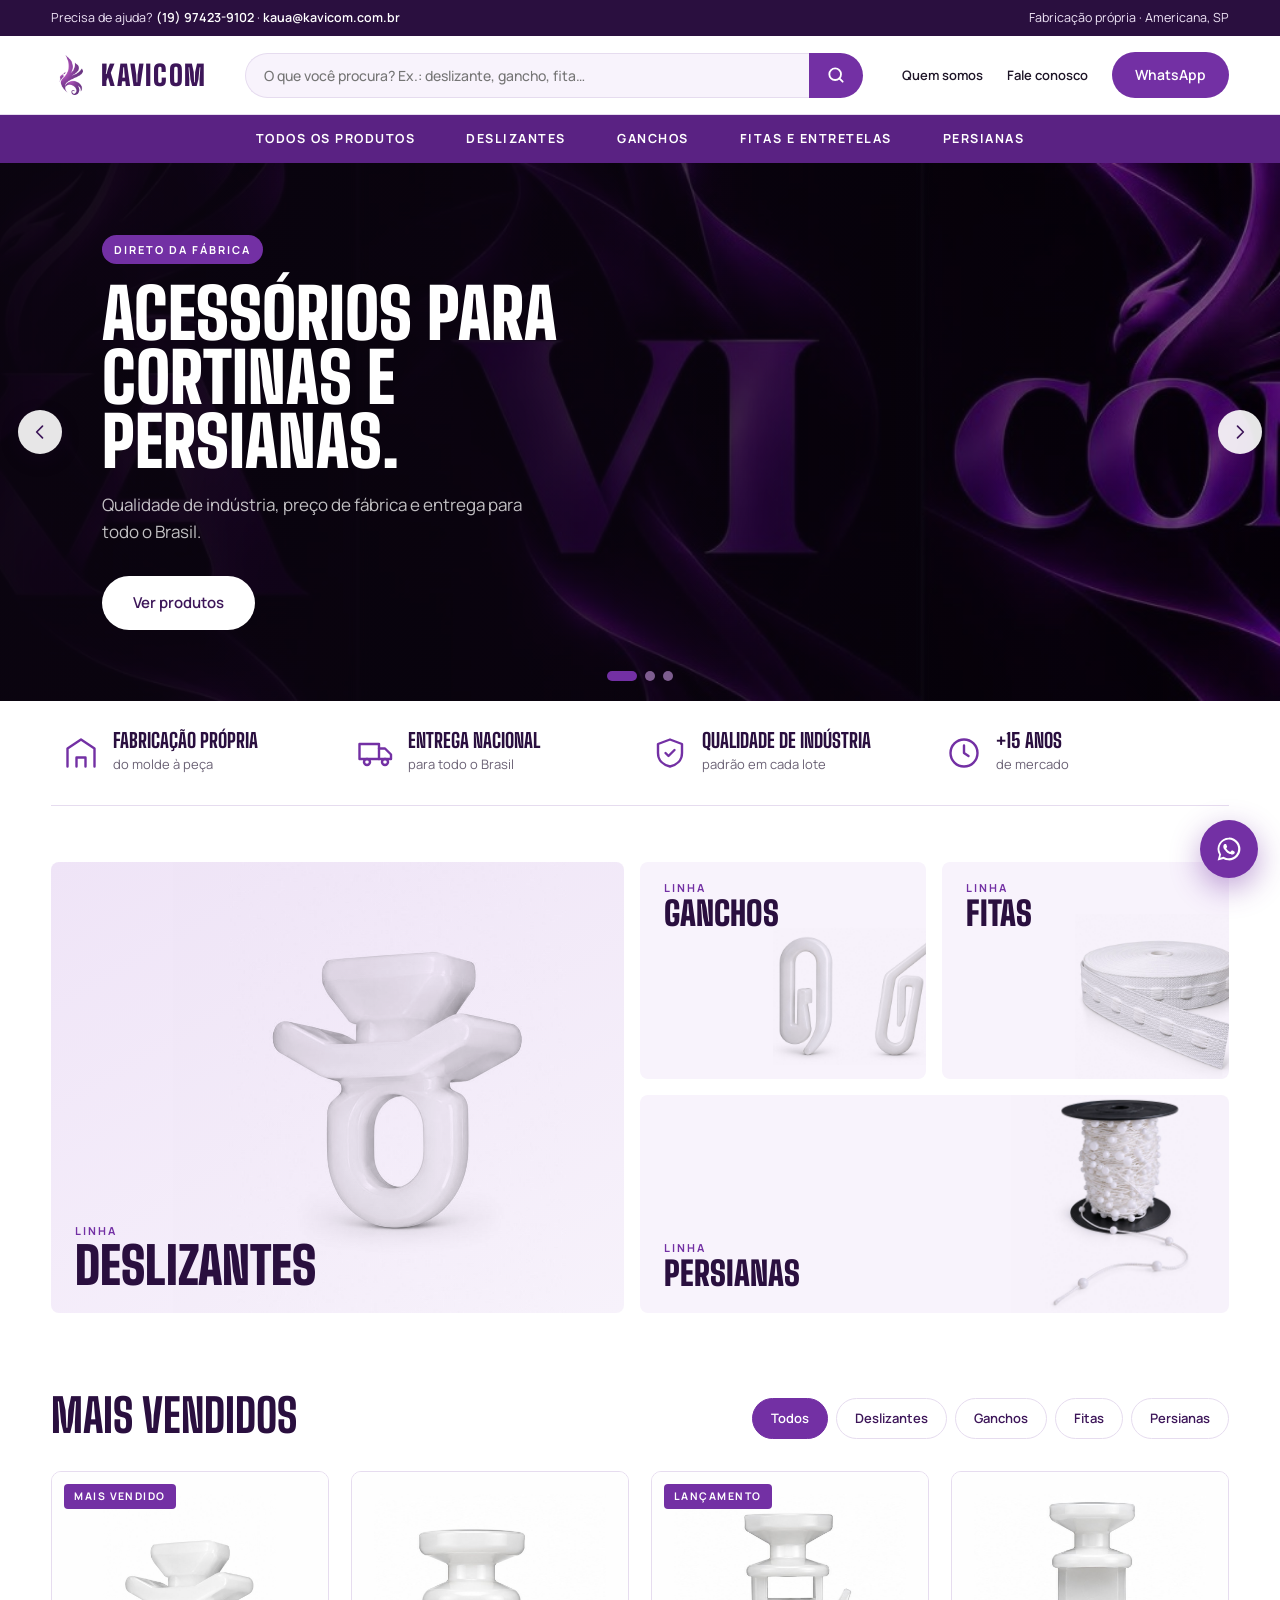
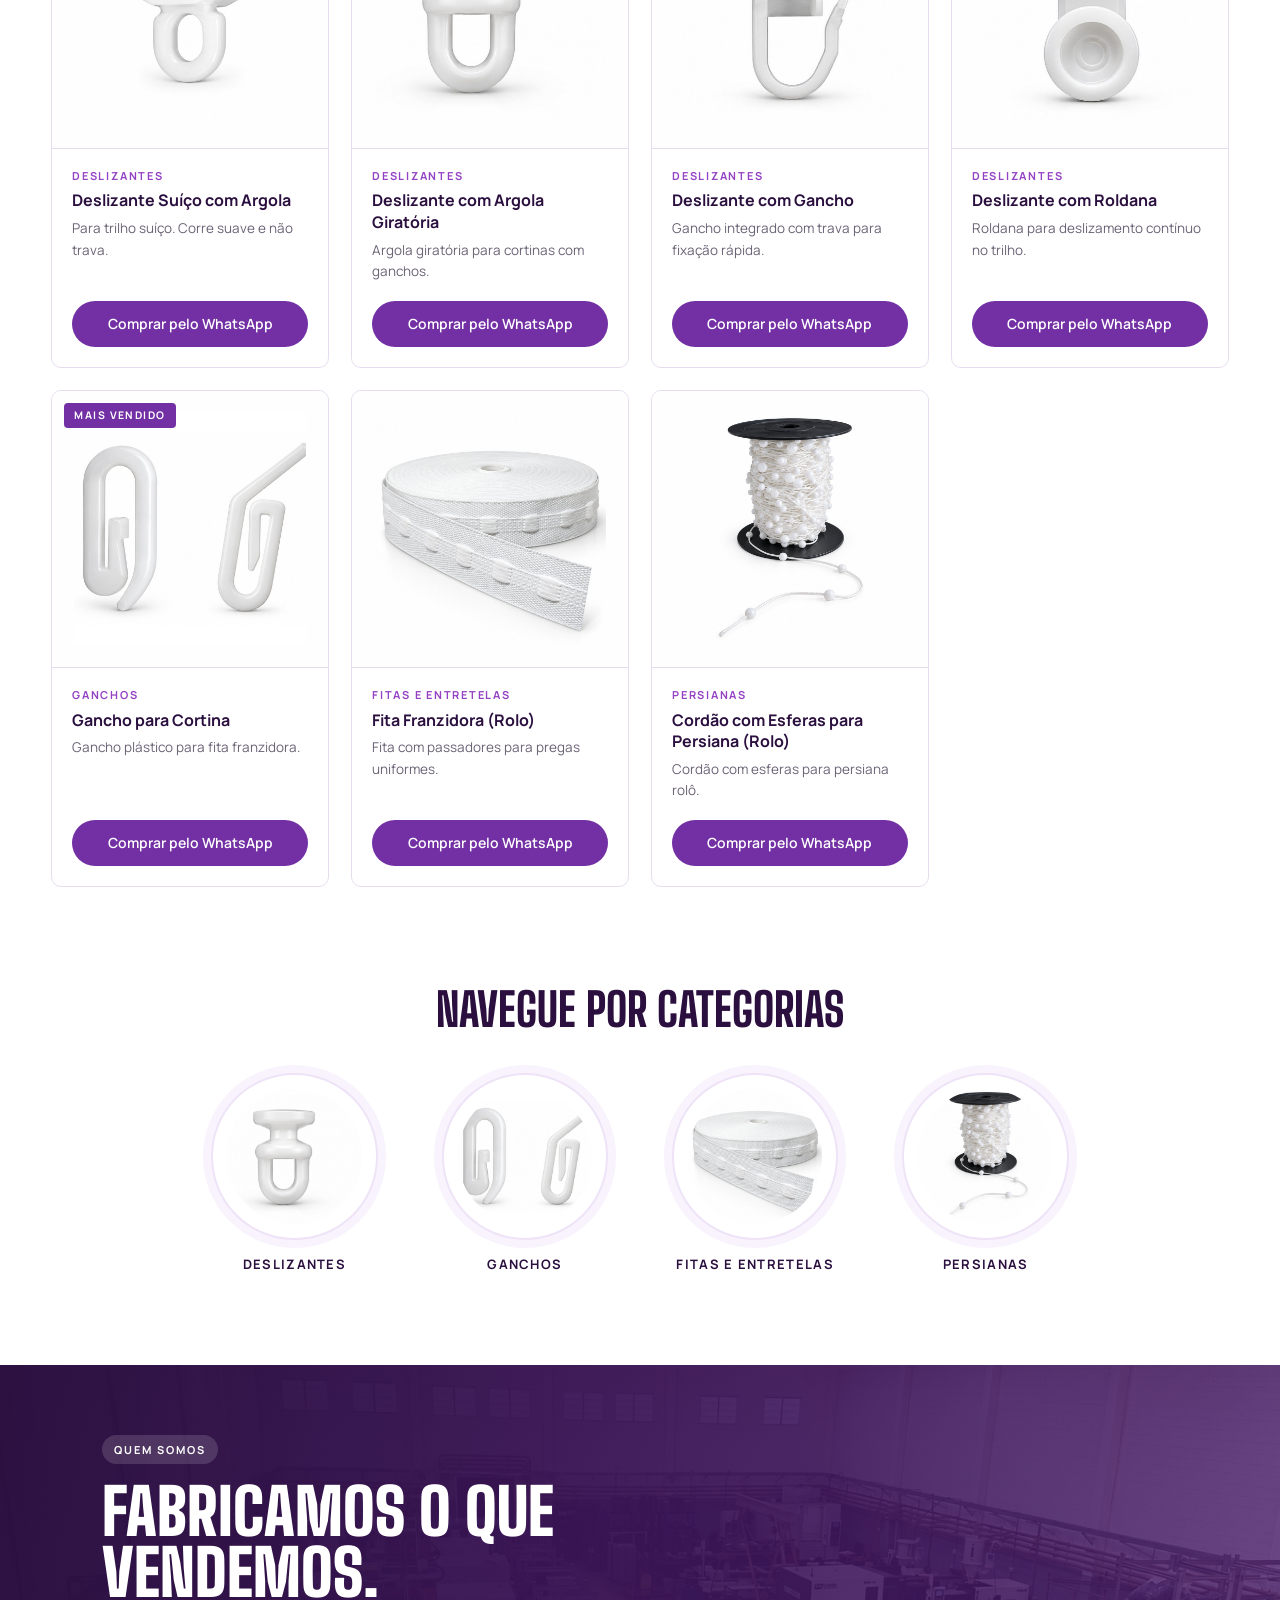
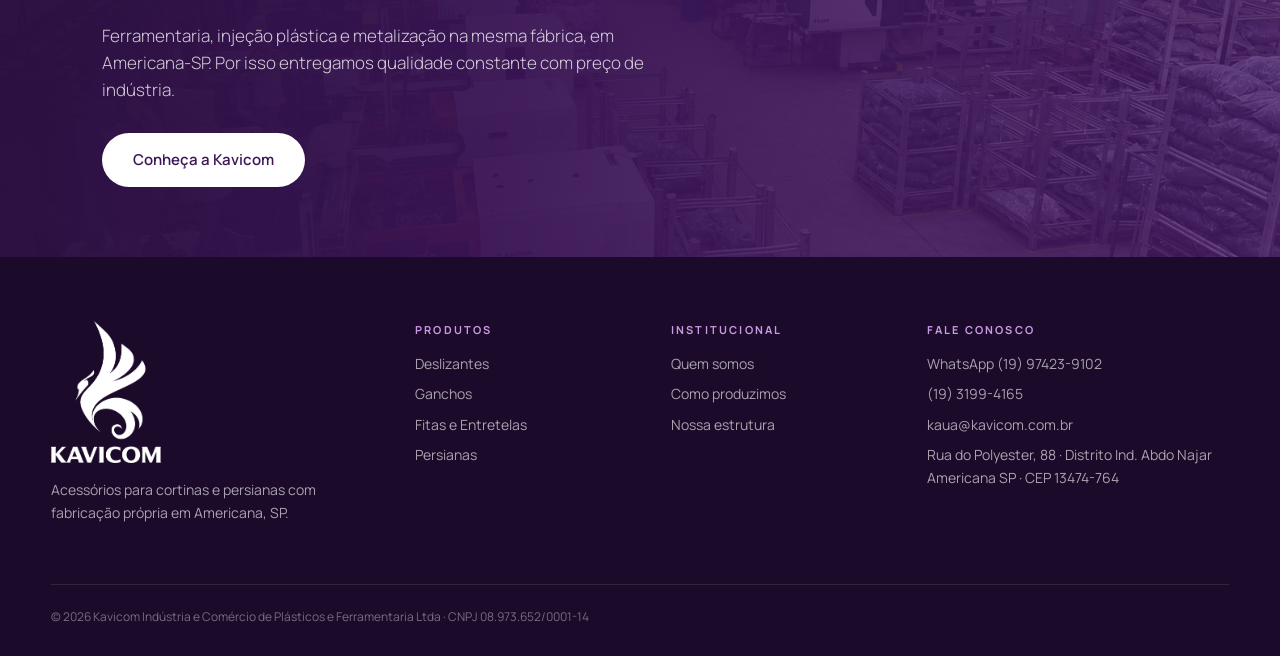
==== commit 60466f79: "Visual mais limpo, botões arredondados e fotos com fundo preto no tema preto - remove setas/símbolos" ====
--- a/index.html
+++ b/index.html
@@ -62,7 +62,7 @@
           <span class="tag">Direto da fábrica</span>
           <h1>Acessórios para<br>cortinas e persianas.</h1>
           <p>Qualidade de indústria, preço de fábrica e entrega para todo o Brasil.</p>
-          <a href="#produtos" class="btn btn-light btn-lg">Ver produtos <b>→</b></a>
+          <a href="#produtos" class="btn btn-light btn-lg">Ver produtos</a>
         </div>
       </article>
       <article class="slide slide-light">
@@ -70,7 +70,7 @@
           <span class="tag">Linha deslizantes</span>
           <h2>Deslizantes que<br>correm sem travar.</h2>
           <p>Modelos com argola, gancho e roldana para trilhos de cortina.</p>
-          <a href="#produtos" class="btn btn-solid btn-lg" data-cat-link="deslizantes">Conhecer a linha <b>→</b></a>
+          <a href="#produtos" class="btn btn-solid btn-lg" data-cat-link="deslizantes">Conhecer a linha</a>
         </div>
         <img src="assets/img/produtos/linha-deslizantes.jpg" alt="Linha de deslizantes Kavicom" class="slide-img slide-img-wide">
       </article>
@@ -79,13 +79,13 @@
           <span class="tag">Fitas e entretelas</span>
           <h2>Fita franzidora<br>em rolo.</h2>
           <p>Acabamento uniforme para cortinas de prega e franzido.</p>
-          <a href="#produtos" class="btn btn-solid btn-lg" data-cat-link="fitas">Ver fitas <b>→</b></a>
+          <a href="#produtos" class="btn btn-solid btn-lg" data-cat-link="fitas">Ver fitas</a>
         </div>
         <img src="assets/img/produtos/fita-franzidora.jpg" alt="Fita franzidora em rolo" class="slide-img">
       </article>
     </div>
-    <button class="slide-nav prev" id="prev" aria-label="Anterior">‹</button>
-    <button class="slide-nav next" id="next" aria-label="Próximo">›</button>
+    <button class="slide-nav prev" id="prev" aria-label="Anterior"><svg viewBox="0 0 24 24" aria-hidden="true"><path d="m15 5-7 7 7 7"/></svg></button>
+    <button class="slide-nav next" id="next" aria-label="Próximo"><svg viewBox="0 0 24 24" aria-hidden="true"><path d="m9 5 7 7-7 7"/></svg></button>
     <div class="dots" id="dots"></div>
   </section>
 
@@ -163,7 +163,7 @@
       <span class="tag tag-light">Quem somos</span>
       <h2>Fabricamos o que vendemos.</h2>
       <p>Ferramentaria, injeção plástica e metalização na mesma fábrica, em Americana-SP. Por isso entregamos qualidade constante com preço de indústria.</p>
-      <a href="sobre.html" class="btn btn-light btn-lg">Conheça a Kavicom <b>→</b></a>
+      <a href="sobre.html" class="btn btn-light btn-lg">Conheça a Kavicom</a>
     </div>
   </section>
 
--- a/assets/css/loja.css
+++ b/assets/css/loja.css
@@ -41,15 +41,12 @@
 /* ─── BOTÕES ─── */
 .btn {
   display: inline-flex; align-items: center; justify-content: center; gap: 10px;
-  font-family: var(--font-head); font-weight: 700; font-size: 14px;
-  letter-spacing: .12em; text-transform: uppercase;
-  padding: 11px 20px;
-  border: 1.5px solid transparent; border-radius: 4px;
+  font-family: var(--font-body); font-weight: 600; font-size: 14px;
+  padding: 11px 22px;
+  border: 1.5px solid transparent; border-radius: 999px;
   transition: background .25s, color .25s, transform .25s var(--ease);
 }
-.btn b { font-weight: 400; transition: transform .25s var(--ease); }
-.btn:hover b { transform: translateX(4px); }
-.btn-lg { padding: 15px 28px; font-size: 15px; }
+.btn-lg { padding: 14px 30px; font-size: 15px; }
 .btn-full { width: 100%; }
 .btn-solid { background: var(--roxo-600); color: #fff; }
 .btn-solid:hover { background: var(--roxo-700); }
@@ -185,11 +182,12 @@
   position: absolute; top: 50%; z-index: 5; transform: translateY(-50%);
   width: 44px; height: 44px; border-radius: 50%;
   border: 0; background: rgba(255,255,255,.9); color: var(--roxo-800);
-  font-size: 26px; line-height: 1;
+  display: grid; place-items: center;
   box-shadow: 0 6px 20px rgba(42,15,63,.15);
   transition: background .2s, color .2s;
 }
 .slide-nav:hover { background: var(--roxo-600); color: #fff; }
+.slide-nav svg { width: 20px; fill: none; stroke: currentColor; stroke-width: 2; stroke-linecap: round; stroke-linejoin: round; }
 .prev { left: 18px; } .next { right: 18px; }
 .dots { position: absolute; left: 50%; bottom: 20px; z-index: 5; display: flex; gap: 8px; transform: translateX(-50%); }
 .dots button { width: 10px; height: 10px; border-radius: 999px; border: 0; background: var(--roxo-300); opacity: .6; transition: width .3s, opacity .3s, background .3s; }
@@ -394,7 +392,7 @@
   .card-body { padding: 14px; }
   .card h3 { font-size: 14px; }
   .card p { font-size: 12.5px; }
-  .card .btn { font-size: 12px; padding: 10px 8px; letter-spacing: .06em; }
+  .card .btn { font-size: 12.5px; padding: 10px 8px; }
 }
 
 @media (max-width: 480px) {
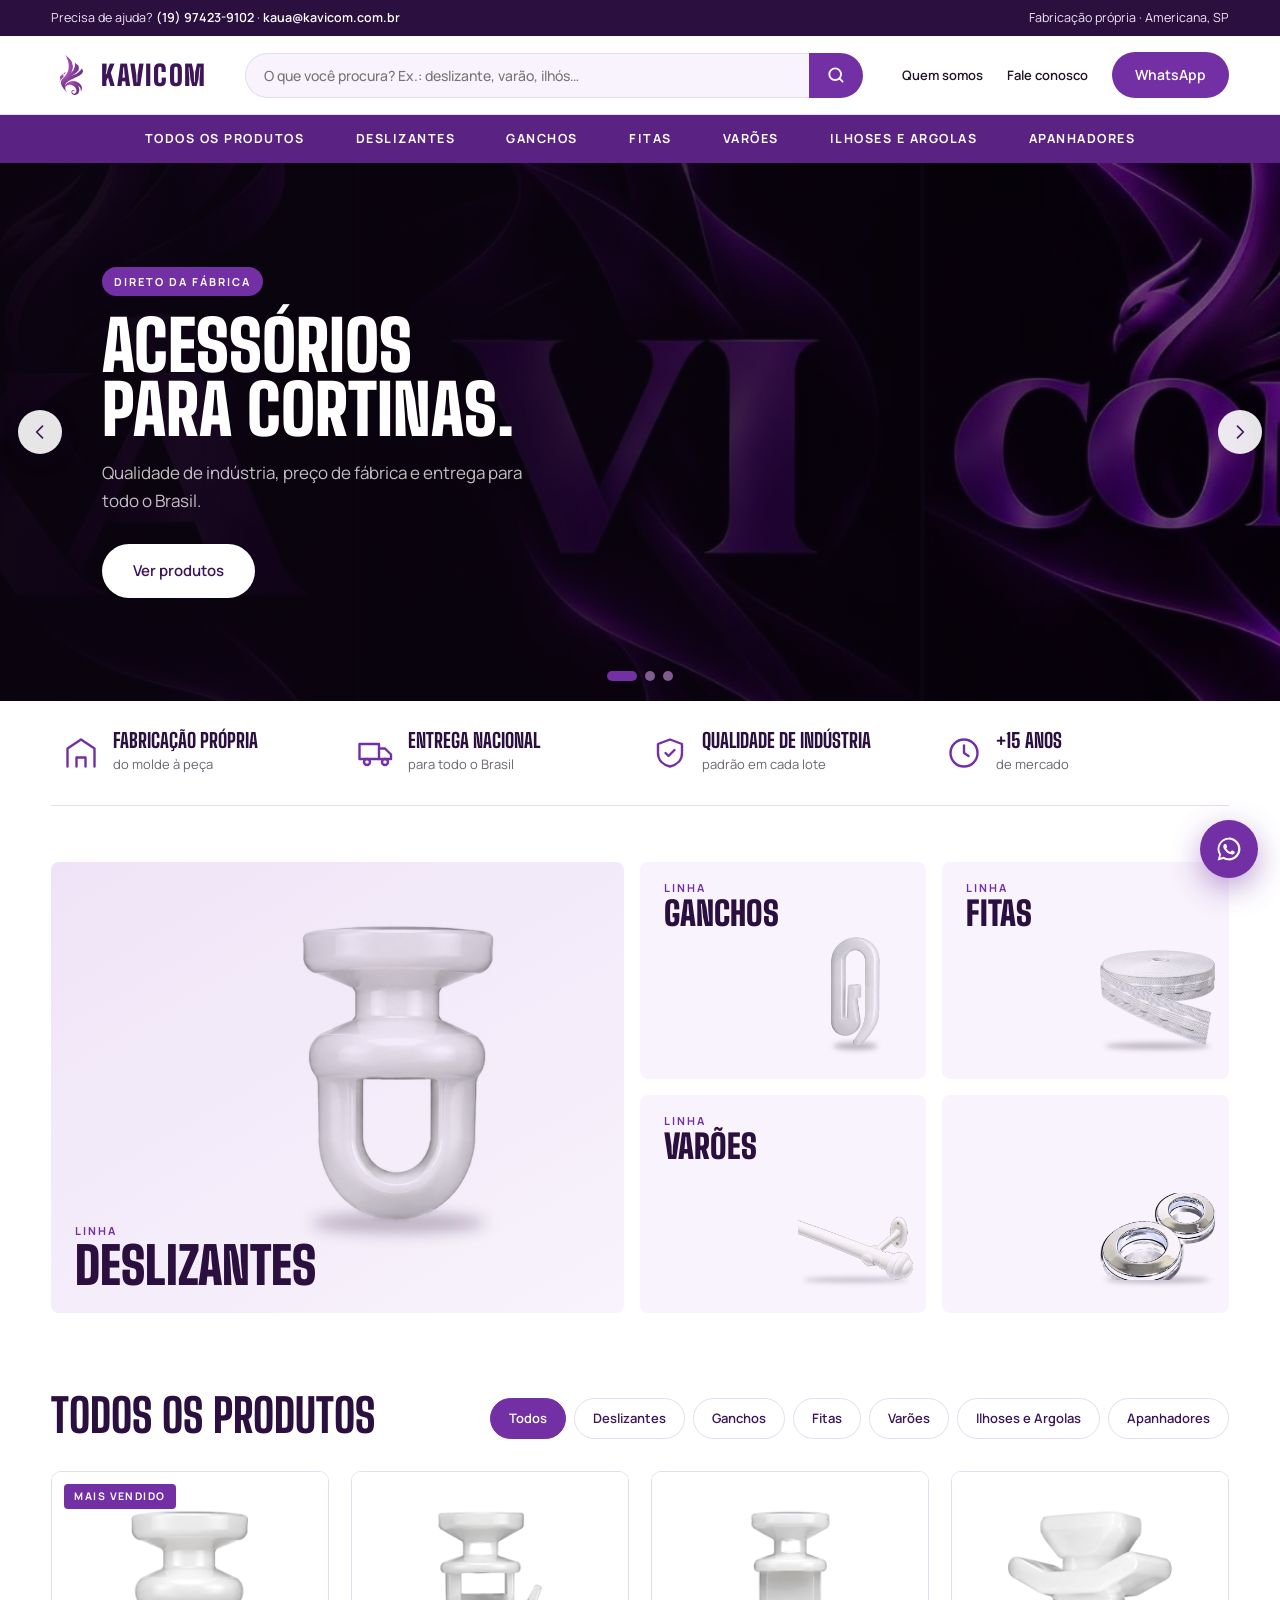
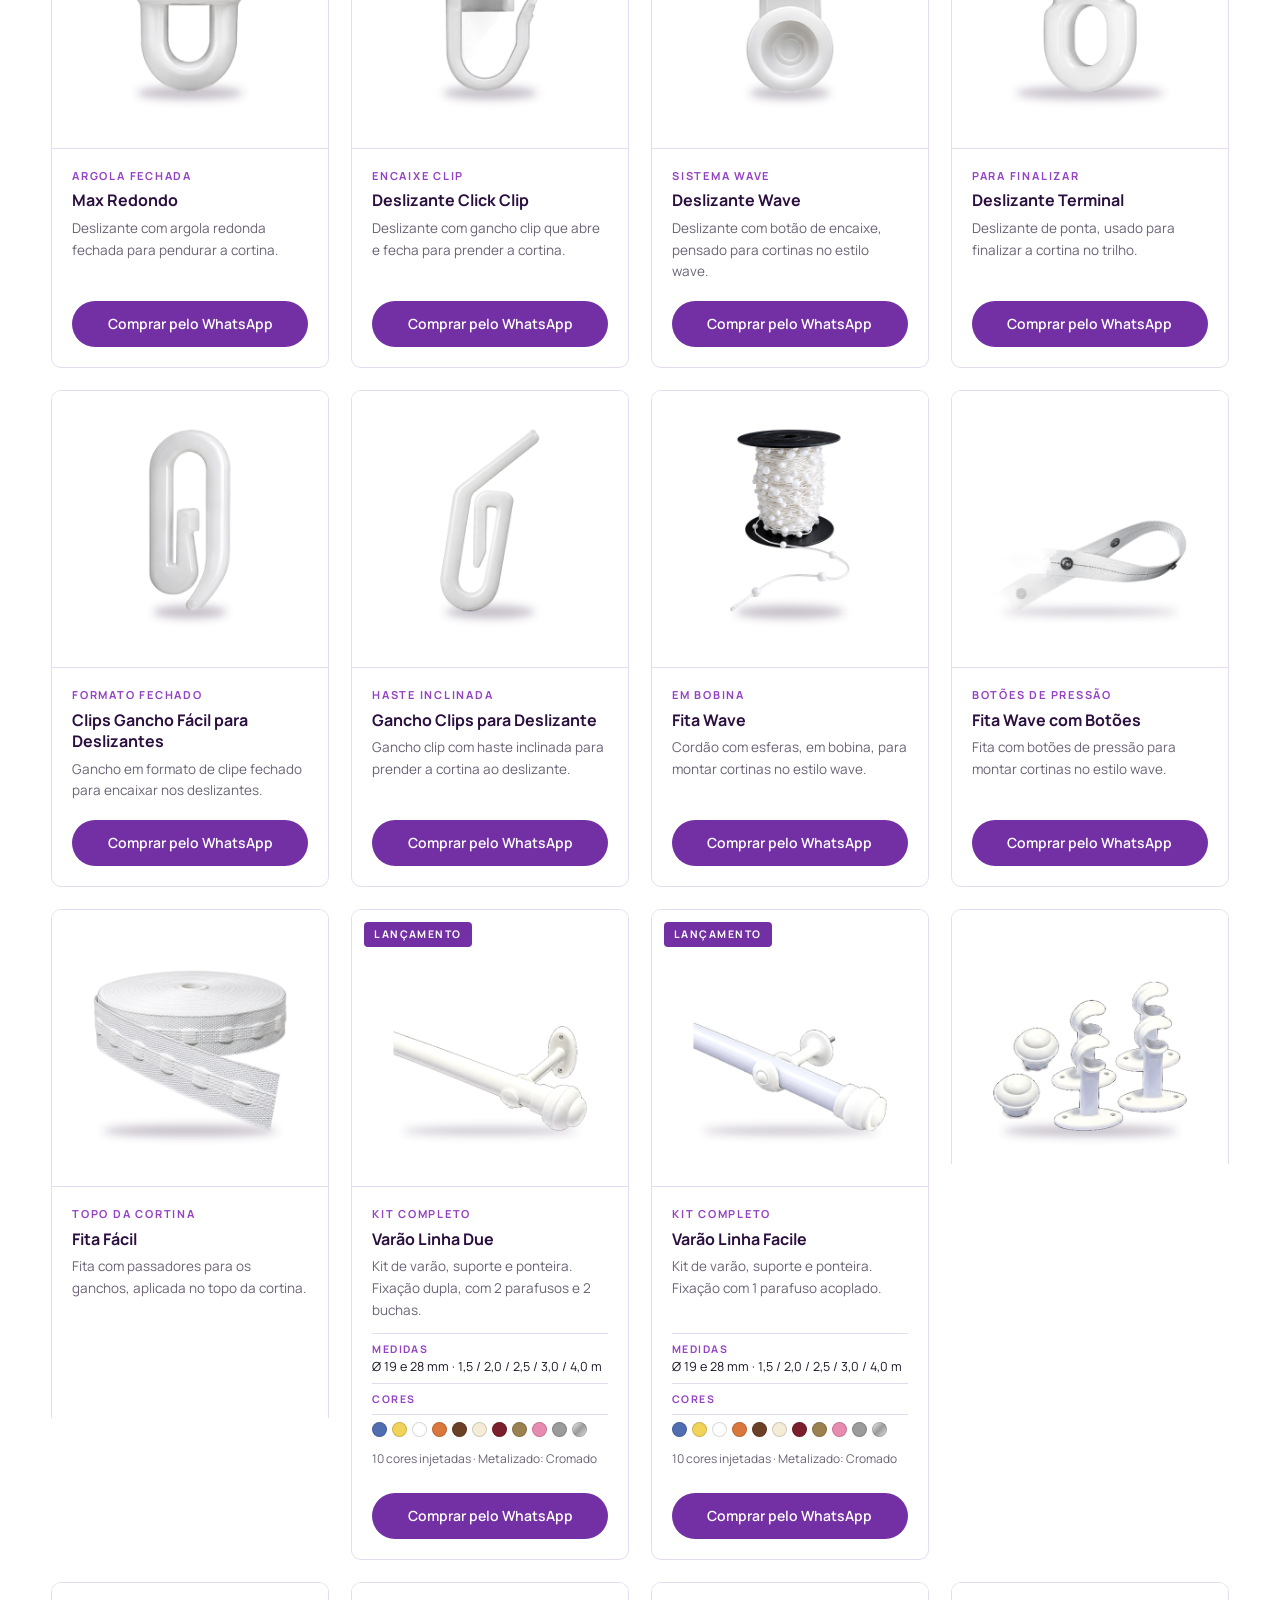
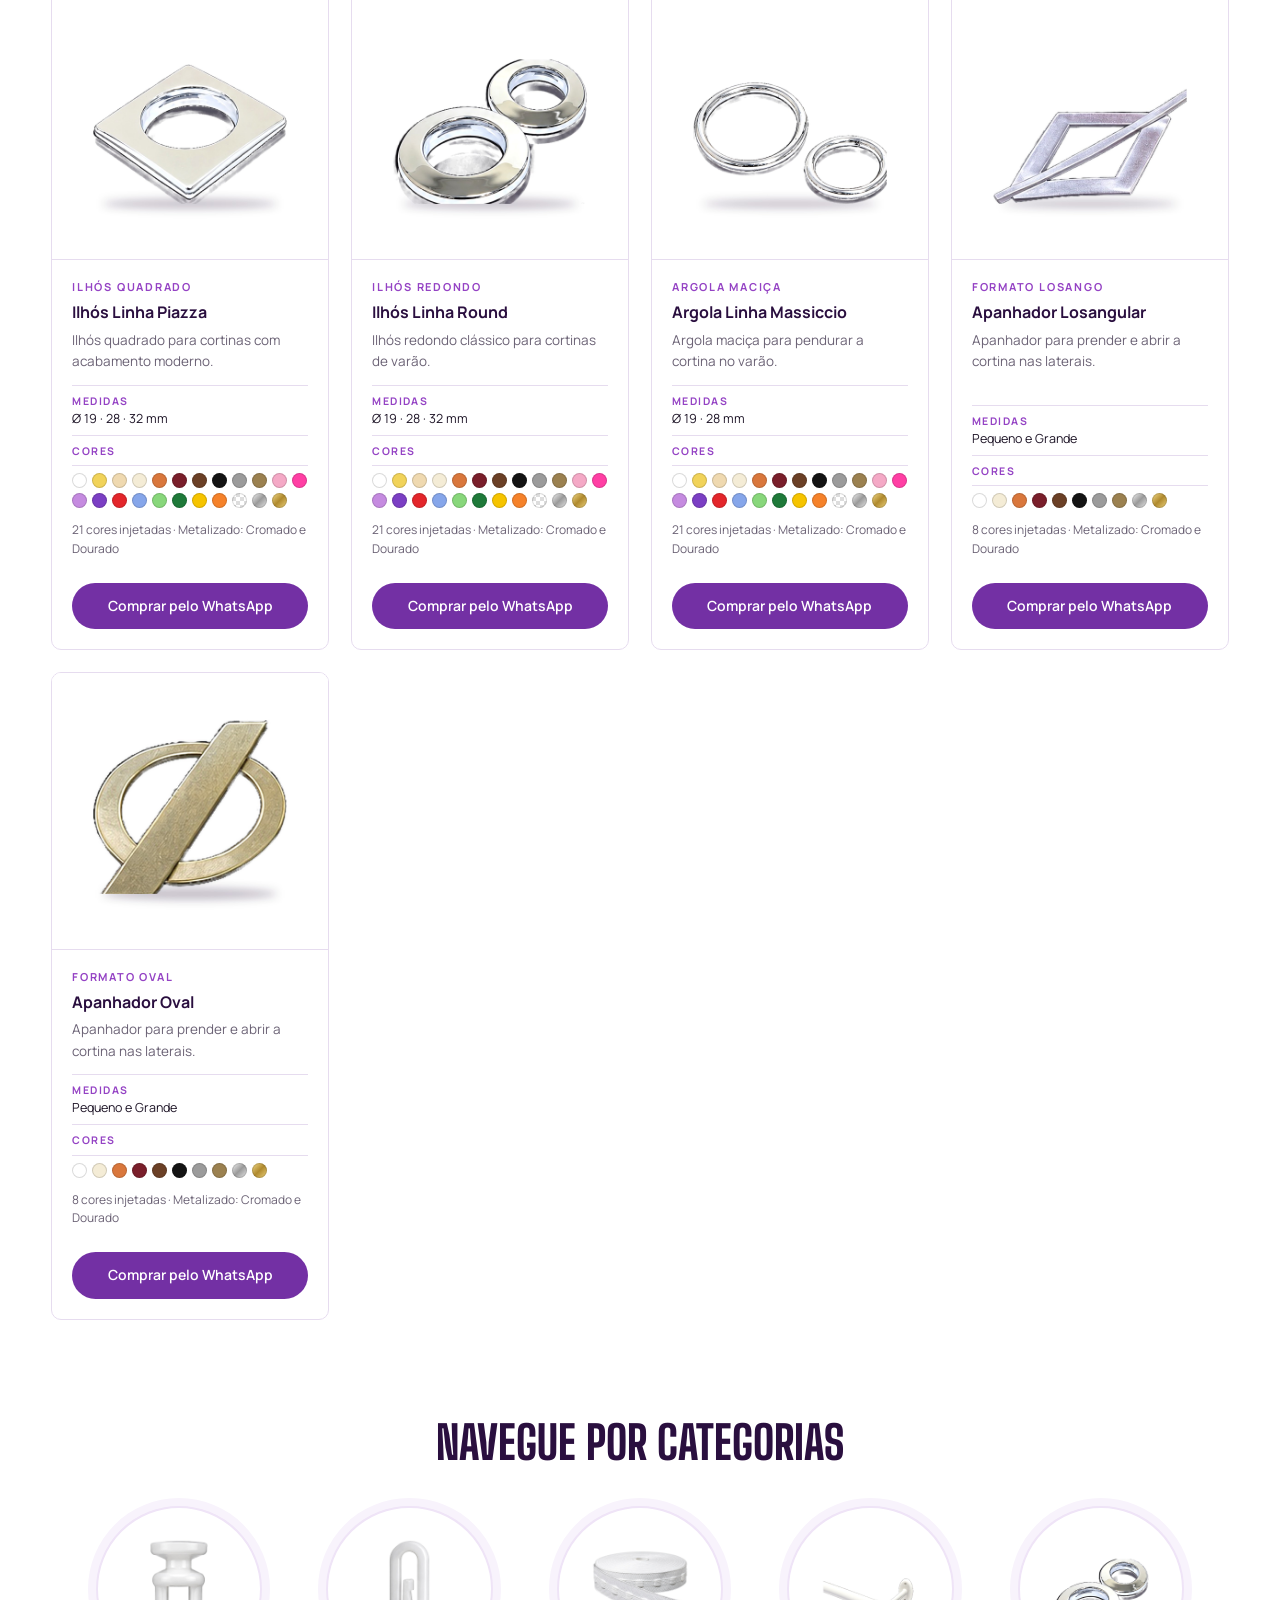
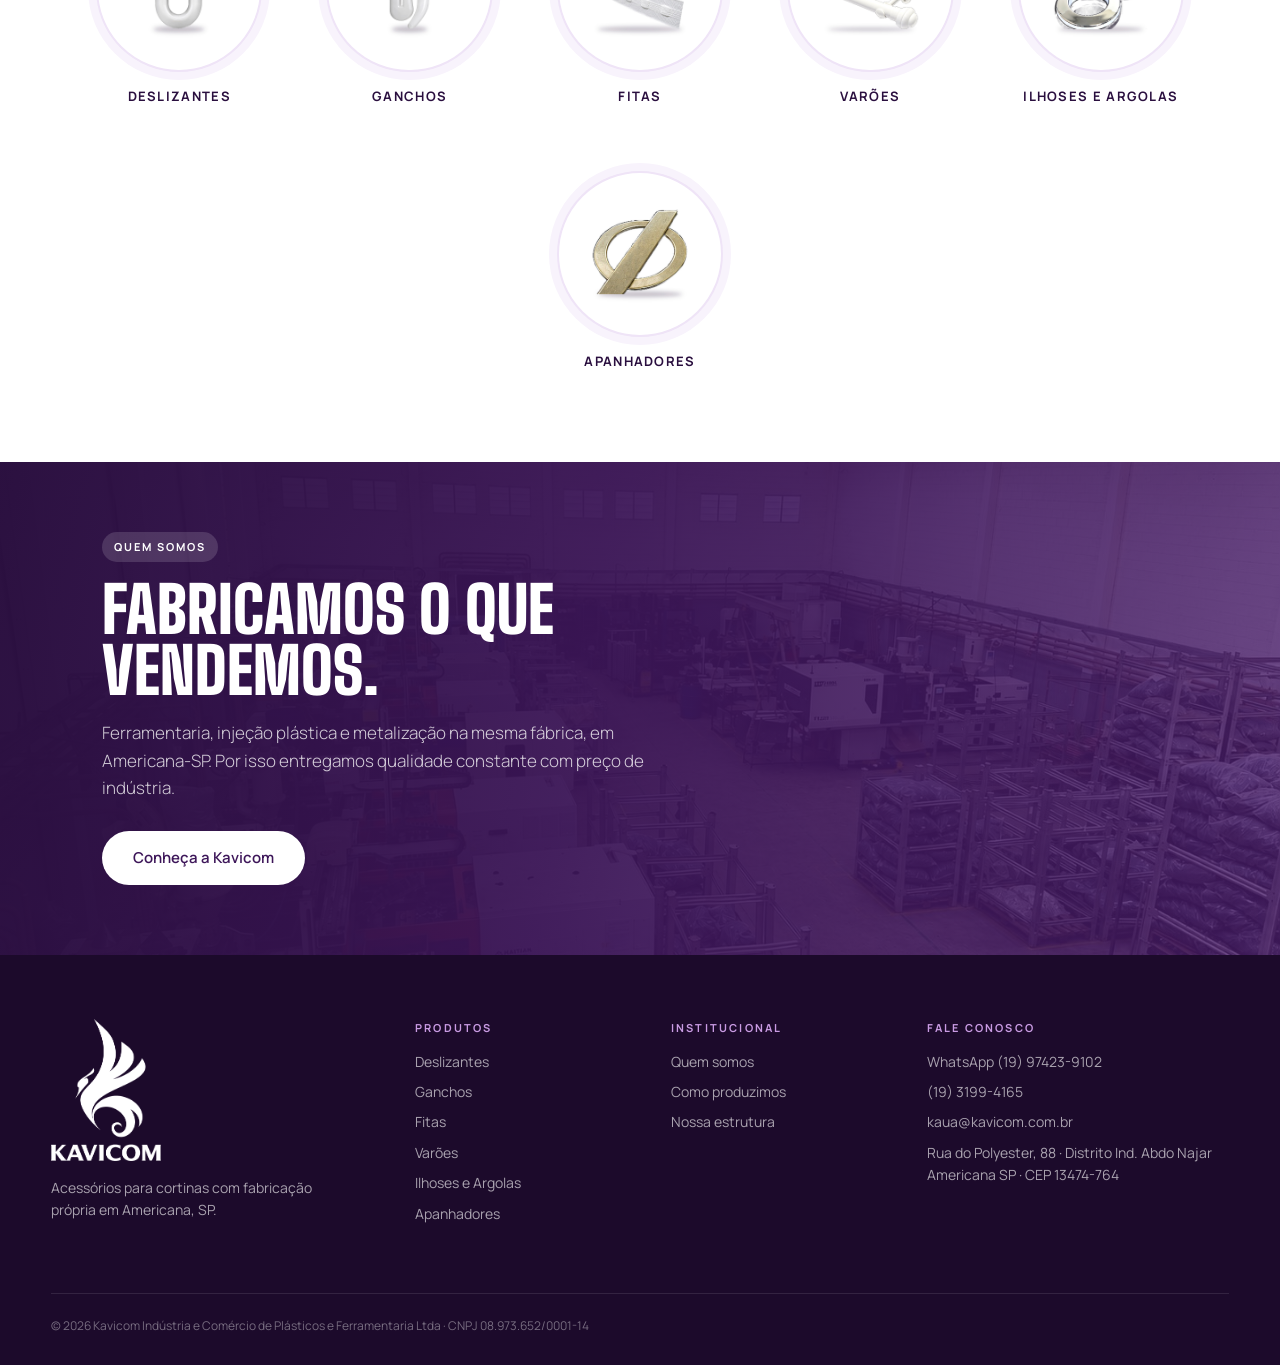
==== commit df4fda39: "Catálogo completo na vitrine: 17 produtos em 6 linhas Deslizantes, ganchos, fitas, varões, ilhoses/a" ====
--- a/index.html
+++ b/index.html
@@ -3,8 +3,8 @@
 <head>
   <meta charset="utf-8">
   <meta name="viewport" content="width=device-width, initial-scale=1">
-  <title>Kavicom — Acessórios para Cortinas e Persianas</title>
-  <meta name="description" content="Deslizantes, ganchos, fitas franzidoras e cordões para persiana direto da fábrica. Kavicom, Americana-SP.">
+  <title>Kavicom — Acessórios para Cortinas</title>
+  <meta name="description" content="Deslizantes, ganchos, fitas, varões, ilhoses e apanhadores para cortinas direto da fábrica. Kavicom, Americana-SP.">
   <link rel="icon" type="image/png" href="assets/img/icone.png">
   <link rel="preconnect" href="https://fonts.googleapis.com">
   <link rel="preconnect" href="https://fonts.gstatic.com" crossorigin>
@@ -27,7 +27,7 @@
     </a>
 
     <form class="search" id="search" role="search">
-      <input type="search" id="searchInput" placeholder="O que você procura? Ex.: deslizante, gancho, fita…" aria-label="Buscar produtos">
+      <input type="search" id="searchInput" placeholder="O que você procura? Ex.: deslizante, varão, ilhós…" aria-label="Buscar produtos">
       <button type="submit" aria-label="Buscar">
         <svg viewBox="0 0 24 24" aria-hidden="true"><circle cx="11" cy="11" r="7"/><path d="m20 20-4-4"/></svg>
       </button>
@@ -47,8 +47,10 @@
     <a href="#produtos" data-cat="todos">Todos os produtos</a>
     <a href="#produtos" data-cat="deslizantes">Deslizantes</a>
     <a href="#produtos" data-cat="ganchos">Ganchos</a>
-    <a href="#produtos" data-cat="fitas">Fitas e Entretelas</a>
-    <a href="#produtos" data-cat="persianas">Persianas</a>
+    <a href="#produtos" data-cat="fitas">Fitas</a>
+    <a href="#produtos" data-cat="varoes">Varões</a>
+    <a href="#produtos" data-cat="ilhoses">Ilhoses e Argolas</a>
+    <a href="#produtos" data-cat="apanhadores">Apanhadores</a>
     <a href="sobre.html" class="catbar-mobile">Quem somos</a>
     <a href="#contato" class="catbar-mobile">Fale conosco</a>
   </nav>
@@ -60,7 +62,7 @@
         <img src="assets/img/kavicom-arte.jpg" alt="" class="slide-bg">
         <div class="slide-text">
           <span class="tag">Direto da fábrica</span>
-          <h1>Acessórios para<br>cortinas e persianas.</h1>
+          <h1>Acessórios<br>para cortinas.</h1>
           <p>Qualidade de indústria, preço de fábrica e entrega para todo o Brasil.</p>
           <a href="#produtos" class="btn btn-light btn-lg">Ver produtos</a>
         </div>
@@ -69,19 +71,19 @@
         <div class="slide-text">
           <span class="tag">Linha deslizantes</span>
           <h2>Deslizantes que<br>correm sem travar.</h2>
-          <p>Modelos com argola, gancho e roldana para trilhos de cortina.</p>
+          <p>Quatro modelos para correr a cortina no trilho, incluindo o terminal para finalizar.</p>
           <a href="#produtos" class="btn btn-solid btn-lg" data-cat-link="deslizantes">Conhecer a linha</a>
         </div>
         <img src="assets/img/produtos/linha-deslizantes.jpg" alt="Linha de deslizantes Kavicom" class="slide-img slide-img-wide">
       </article>
       <article class="slide slide-light">
         <div class="slide-text">
-          <span class="tag">Fitas e entretelas</span>
-          <h2>Fita franzidora<br>em rolo.</h2>
-          <p>Acabamento uniforme para cortinas de prega e franzido.</p>
-          <a href="#produtos" class="btn btn-solid btn-lg" data-cat-link="fitas">Ver fitas</a>
+          <span class="tag">Lançamento</span>
+          <h2>Duas linhas<br>de varões.</h2>
+          <p>Linhas Due e Facile: kit completo de varão, suporte e ponteira em 19 e 28 mm.</p>
+          <a href="#produtos" class="btn btn-solid btn-lg" data-cat-link="varoes">Ver varões</a>
         </div>
-        <img src="assets/img/produtos/fita-franzidora.jpg" alt="Fita franzidora em rolo" class="slide-img">
+        <img src="assets/img/produtos/varao-due.jpg" alt="Varão Linha Due" class="slide-img">
       </article>
     </div>
     <button class="slide-nav prev" id="prev" aria-label="Anterior"><svg viewBox="0 0 24 24" aria-hidden="true"><path d="m15 5-7 7 7 7"/></svg></button>
@@ -112,33 +114,39 @@
   <!-- MOSAICO DE CATEGORIAS -->
   <section class="mosaic" aria-label="Categorias em destaque">
     <a href="#produtos" class="tile tile-big" data-cat-link="deslizantes">
-      <img src="assets/img/produtos/deslizante-suico-argola.jpg" alt="" loading="lazy">
+      <img src="assets/img/produtos/max-redondo.jpg" alt="" loading="lazy">
       <span><small>Linha</small>Deslizantes</span>
     </a>
     <a href="#produtos" class="tile" data-cat-link="ganchos">
-      <img src="assets/img/produtos/gancho-cortina.jpg" alt="" loading="lazy">
+      <img src="assets/img/produtos/clips-gancho-facil.jpg" alt="" loading="lazy">
       <span><small>Linha</small>Ganchos</span>
     </a>
     <a href="#produtos" class="tile" data-cat-link="fitas">
-      <img src="assets/img/produtos/fita-franzidora.jpg" alt="" loading="lazy">
+      <img src="assets/img/produtos/fita-facil.jpg" alt="" loading="lazy">
       <span><small>Linha</small>Fitas</span>
     </a>
-    <a href="#produtos" class="tile tile-wide" data-cat-link="persianas">
-      <img src="assets/img/produtos/cordao-esferas.jpg" alt="" loading="lazy">
-      <span><small>Linha</small>Persianas</span>
+    <a href="#produtos" class="tile" data-cat-link="varoes">
+      <img src="assets/img/produtos/varao-due.jpg" alt="" loading="lazy">
+      <span><small>Linha</small>Varões</span>
+    </a>
+    <a href="#produtos" class="tile" data-cat-link="ilhoses">
+      <img src="assets/img/produtos/ilhos-round.jpg" alt="" loading="lazy">
+      <span><small>Linha</small>Ilhoses</span>
     </a>
   </section>
 
   <!-- VITRINE -->
   <section class="shop" id="produtos">
     <div class="shop-head">
-      <h2 class="section-title" id="shopTitle">Mais vendidos</h2>
+      <h2 class="section-title" id="shopTitle">Todos os produtos</h2>
       <div class="filters" id="filters">
         <button data-cat="todos" class="is-active">Todos</button>
         <button data-cat="deslizantes">Deslizantes</button>
         <button data-cat="ganchos">Ganchos</button>
         <button data-cat="fitas">Fitas</button>
-        <button data-cat="persianas">Persianas</button>
+        <button data-cat="varoes">Varões</button>
+        <button data-cat="ilhoses">Ilhoses e Argolas</button>
+        <button data-cat="apanhadores">Apanhadores</button>
       </div>
     </div>
     <div class="grid" id="grid"></div>
@@ -149,10 +157,12 @@
   <section class="cats">
     <h2 class="section-title">Navegue por categorias</h2>
     <div class="cats-row">
-      <a href="#produtos" data-cat-link="deslizantes"><img src="assets/img/produtos/deslizante-argola-giratoria.jpg" alt="" loading="lazy"><span>Deslizantes</span></a>
-      <a href="#produtos" data-cat-link="ganchos"><img src="assets/img/produtos/gancho-cortina.jpg" alt="" loading="lazy"><span>Ganchos</span></a>
-      <a href="#produtos" data-cat-link="fitas"><img src="assets/img/produtos/fita-franzidora.jpg" alt="" loading="lazy"><span>Fitas e Entretelas</span></a>
-      <a href="#produtos" data-cat-link="persianas"><img src="assets/img/produtos/cordao-esferas.jpg" alt="" loading="lazy"><span>Persianas</span></a>
+      <a href="#produtos" data-cat-link="deslizantes"><img src="assets/img/produtos/max-redondo.jpg" alt="" loading="lazy"><span>Deslizantes</span></a>
+      <a href="#produtos" data-cat-link="ganchos"><img src="assets/img/produtos/clips-gancho-facil.jpg" alt="" loading="lazy"><span>Ganchos</span></a>
+      <a href="#produtos" data-cat-link="fitas"><img src="assets/img/produtos/fita-facil.jpg" alt="" loading="lazy"><span>Fitas</span></a>
+      <a href="#produtos" data-cat-link="varoes"><img src="assets/img/produtos/varao-due.jpg" alt="" loading="lazy"><span>Varões</span></a>
+      <a href="#produtos" data-cat-link="ilhoses"><img src="assets/img/produtos/ilhos-round.jpg" alt="" loading="lazy"><span>Ilhoses e Argolas</span></a>
+      <a href="#produtos" data-cat-link="apanhadores"><img src="assets/img/produtos/apanhador-oval.jpg" alt="" loading="lazy"><span>Apanhadores</span></a>
     </div>
   </section>
 
@@ -171,14 +181,16 @@
   <footer class="footer" id="contato">
     <div class="footer-brand">
       <img src="assets/img/logo-kavicom-branco.png" alt="Kavicom" width="110">
-      <p>Acessórios para cortinas e persianas com fabricação própria em Americana, SP.</p>
+      <p>Acessórios para cortinas com fabricação própria em Americana, SP.</p>
     </div>
     <div>
       <h4>Produtos</h4>
       <a href="#produtos" data-cat-link="deslizantes">Deslizantes</a>
       <a href="#produtos" data-cat-link="ganchos">Ganchos</a>
-      <a href="#produtos" data-cat-link="fitas">Fitas e Entretelas</a>
-      <a href="#produtos" data-cat-link="persianas">Persianas</a>
+      <a href="#produtos" data-cat-link="fitas">Fitas</a>
+      <a href="#produtos" data-cat-link="varoes">Varões</a>
+      <a href="#produtos" data-cat-link="ilhoses">Ilhoses e Argolas</a>
+      <a href="#produtos" data-cat-link="apanhadores">Apanhadores</a>
     </div>
     <div>
       <h4>Institucional</h4>
--- a/assets/css/loja.css
+++ b/assets/css/loja.css
@@ -264,7 +264,7 @@
 }
 .card:hover { transform: translateY(-4px); border-color: var(--roxo-300); box-shadow: 0 20px 40px rgba(42,15,63,.1); }
 .card-img { position: relative; aspect-ratio: 1; background: #fefefe; overflow: hidden; }
-.card-img img { width: 100%; height: 100%; object-fit: contain; padding: 8%; transition: transform .6s var(--ease); }
+.card-img img { width: 100%; height: 100%; object-fit: contain; transition: transform .6s var(--ease); }
 .card:hover .card-img img { transform: scale(1.06); }
 .card-seal {
   position: absolute; top: 12px; left: 12px; z-index: 1;
@@ -276,6 +276,20 @@
 .card-cat { font-size: 11px; font-weight: 700; letter-spacing: .16em; text-transform: uppercase; color: var(--roxo-500); }
 .card h3 { margin-top: 6px; font-size: 16px; font-weight: 700; line-height: 1.35; color: var(--roxo-900); }
 .card p { margin: 6px 0 18px; font-size: 13.5px; color: var(--cinza); flex: 1; }
+.card-specs { margin: -6px 0 18px; font-size: 12.5px; }
+.card-specs div { padding: 7px 0; border-top: 1px solid var(--borda); }
+.card-specs dt { font-size: 10.5px; font-weight: 700; letter-spacing: .14em; text-transform: uppercase; color: var(--roxo-500); }
+.card-specs dd { color: var(--tinta); line-height: 1.45; }
+.swatches { display: flex; flex-wrap: wrap; gap: 5px; margin: 6px 0 6px; }
+.sw {
+  width: 15px; height: 15px; border-radius: 50%;
+  background: var(--cor);
+  box-shadow: inset 0 0 0 1px rgba(0,0,0,.15);
+}
+.sw-transparente { background: repeating-conic-gradient(#ddd 0 25%, #fff 0 50%) 0 0 / 8px 8px; }
+.sw-cromado { background: linear-gradient(135deg, #f5f5f5, #9a9a9a 50%, #e8e8e8); }
+.sw-dourado { background: linear-gradient(135deg, #f5dc8a, #b08a2e 50%, #ecd27d); }
+.sw-legenda { font-size: 12px; color: var(--cinza); }
 .empty { padding: 40px 0; text-align: center; color: var(--cinza); }
 .empty button { margin-left: 6px; border: 0; background: none; color: var(--roxo-600); font-weight: 700; text-decoration: underline; }
 
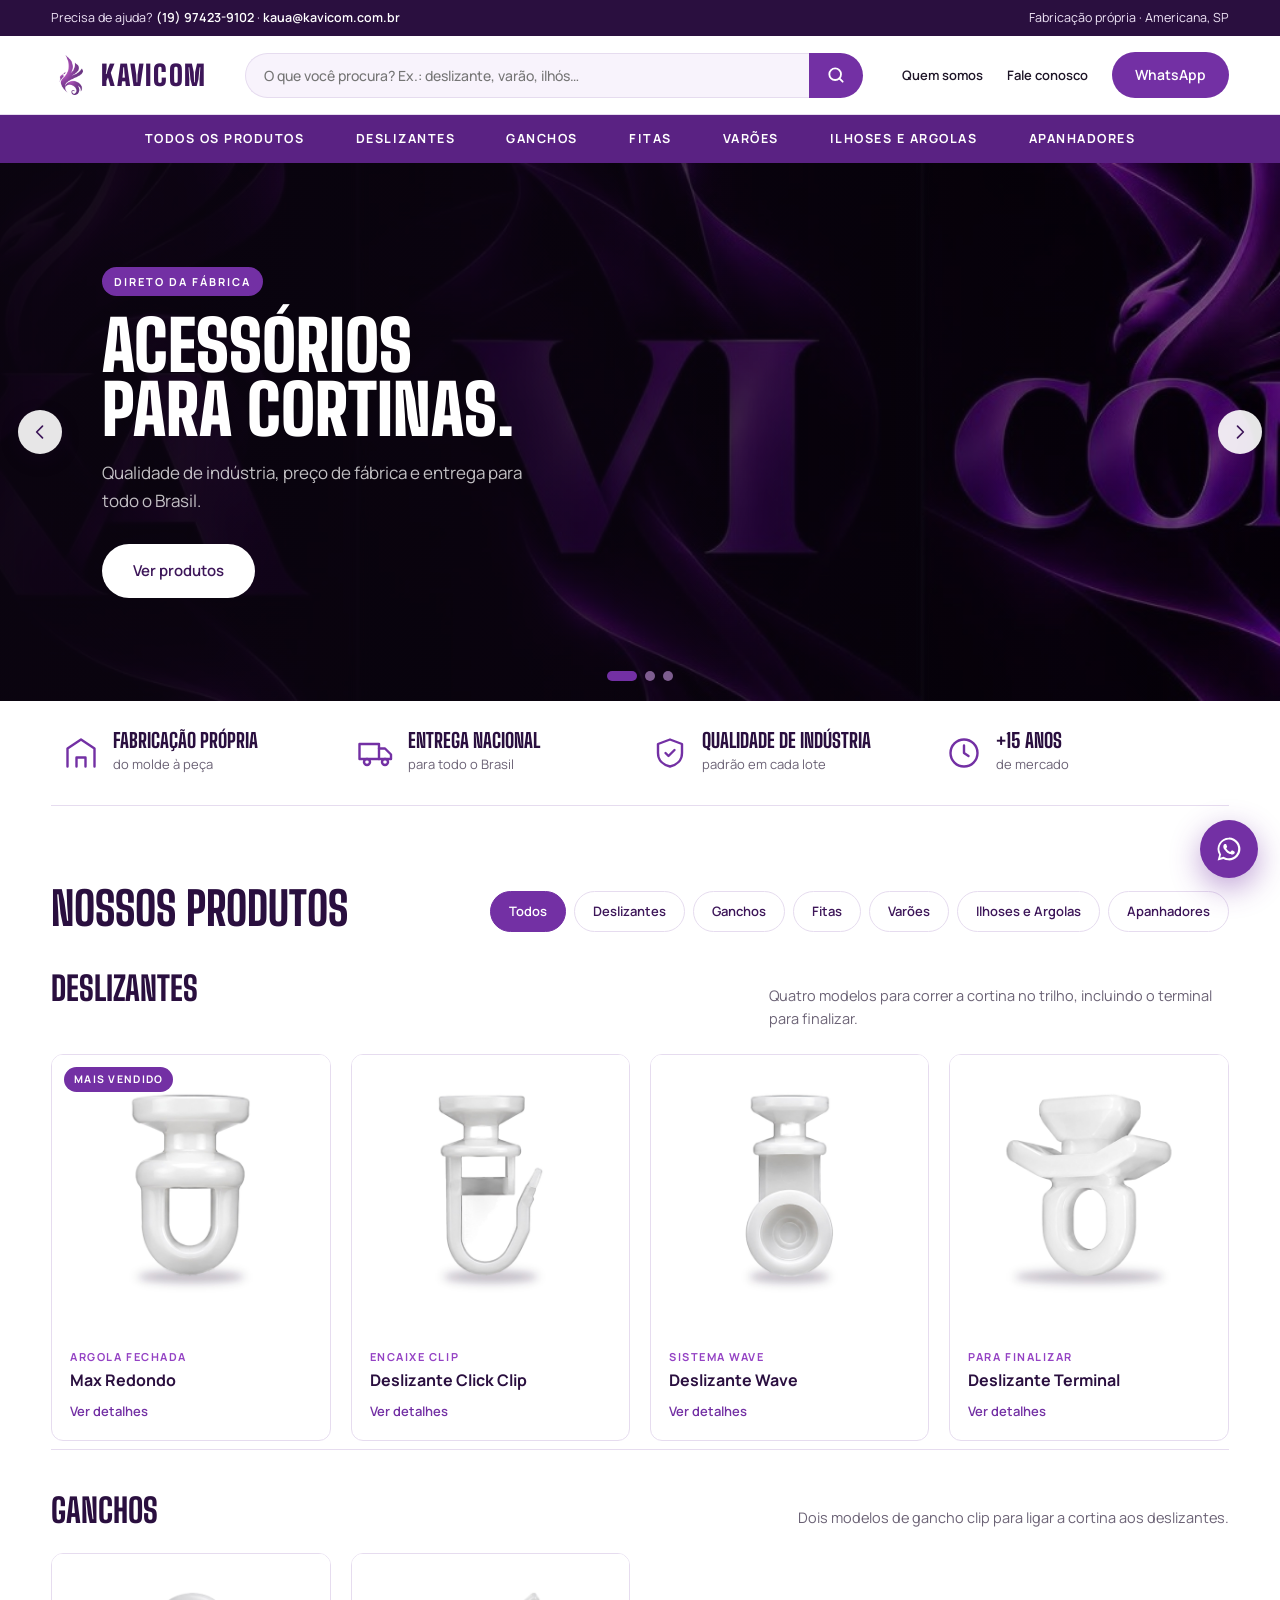
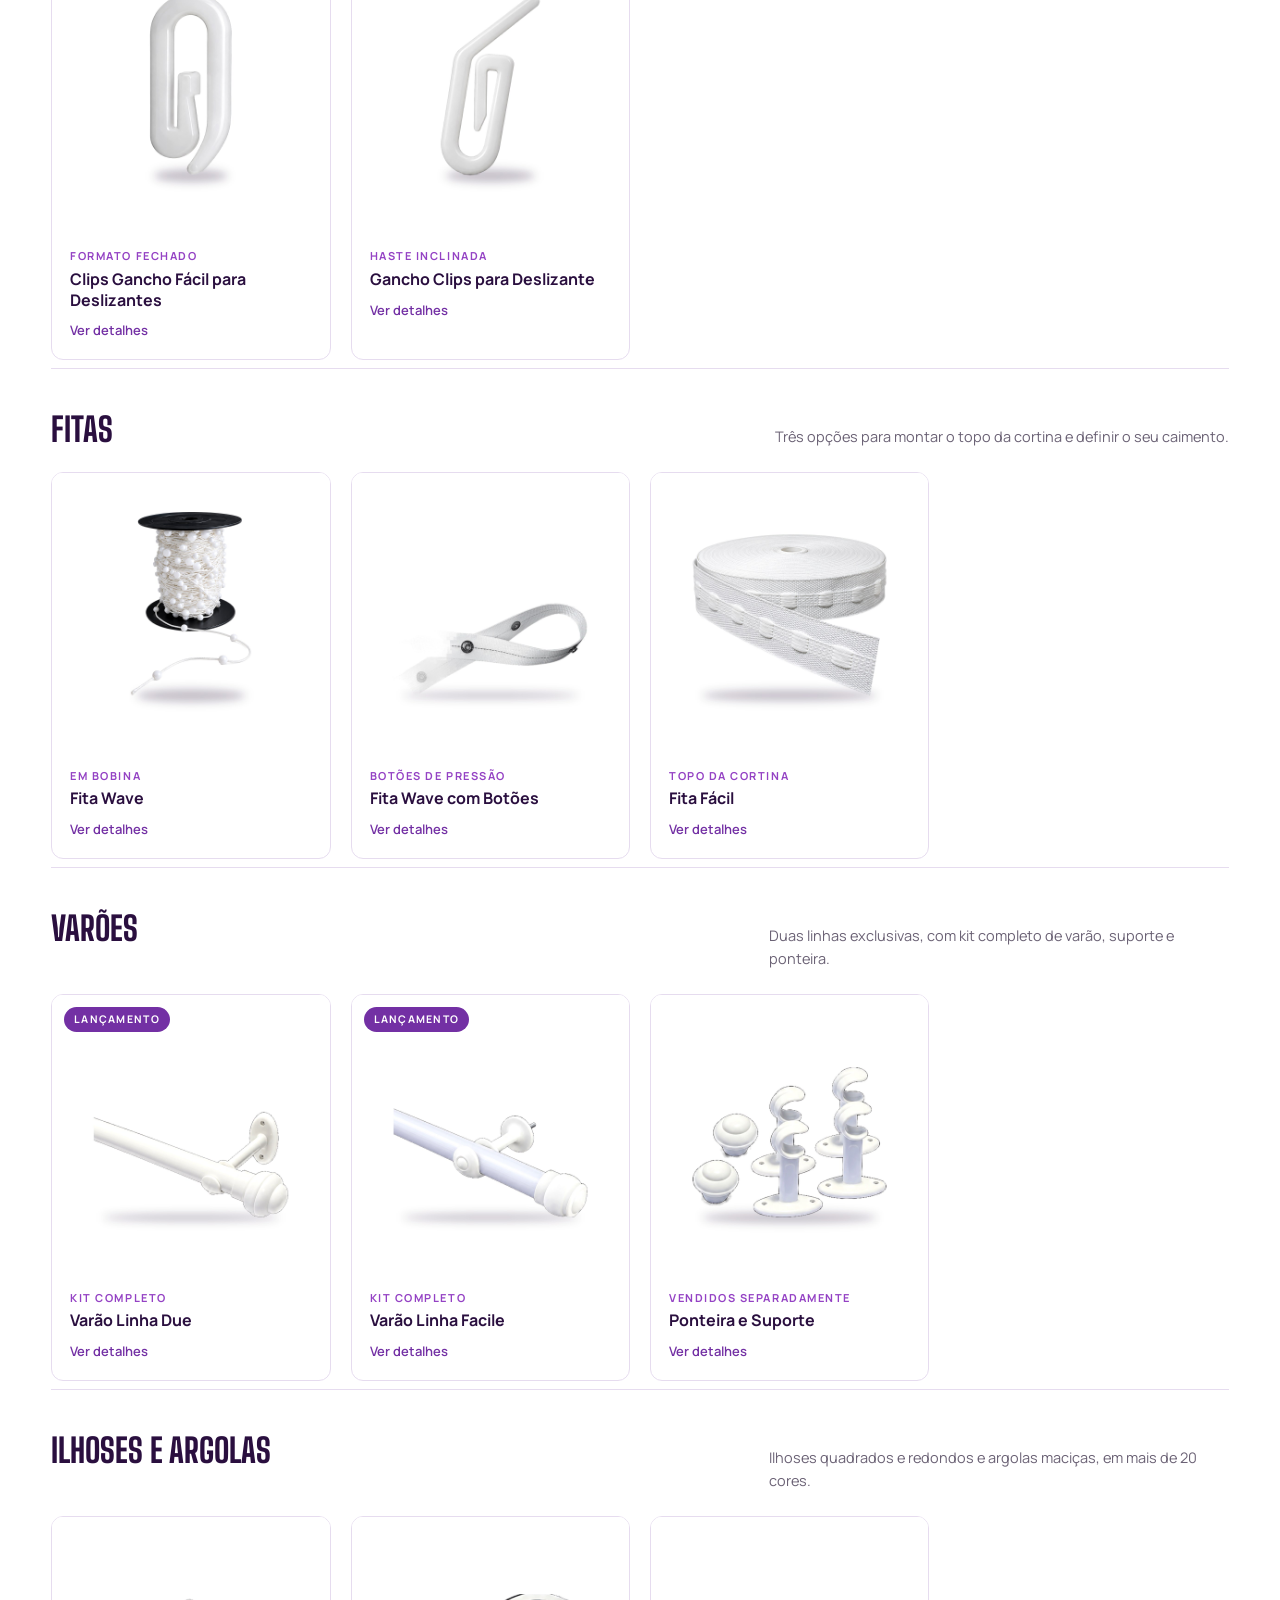
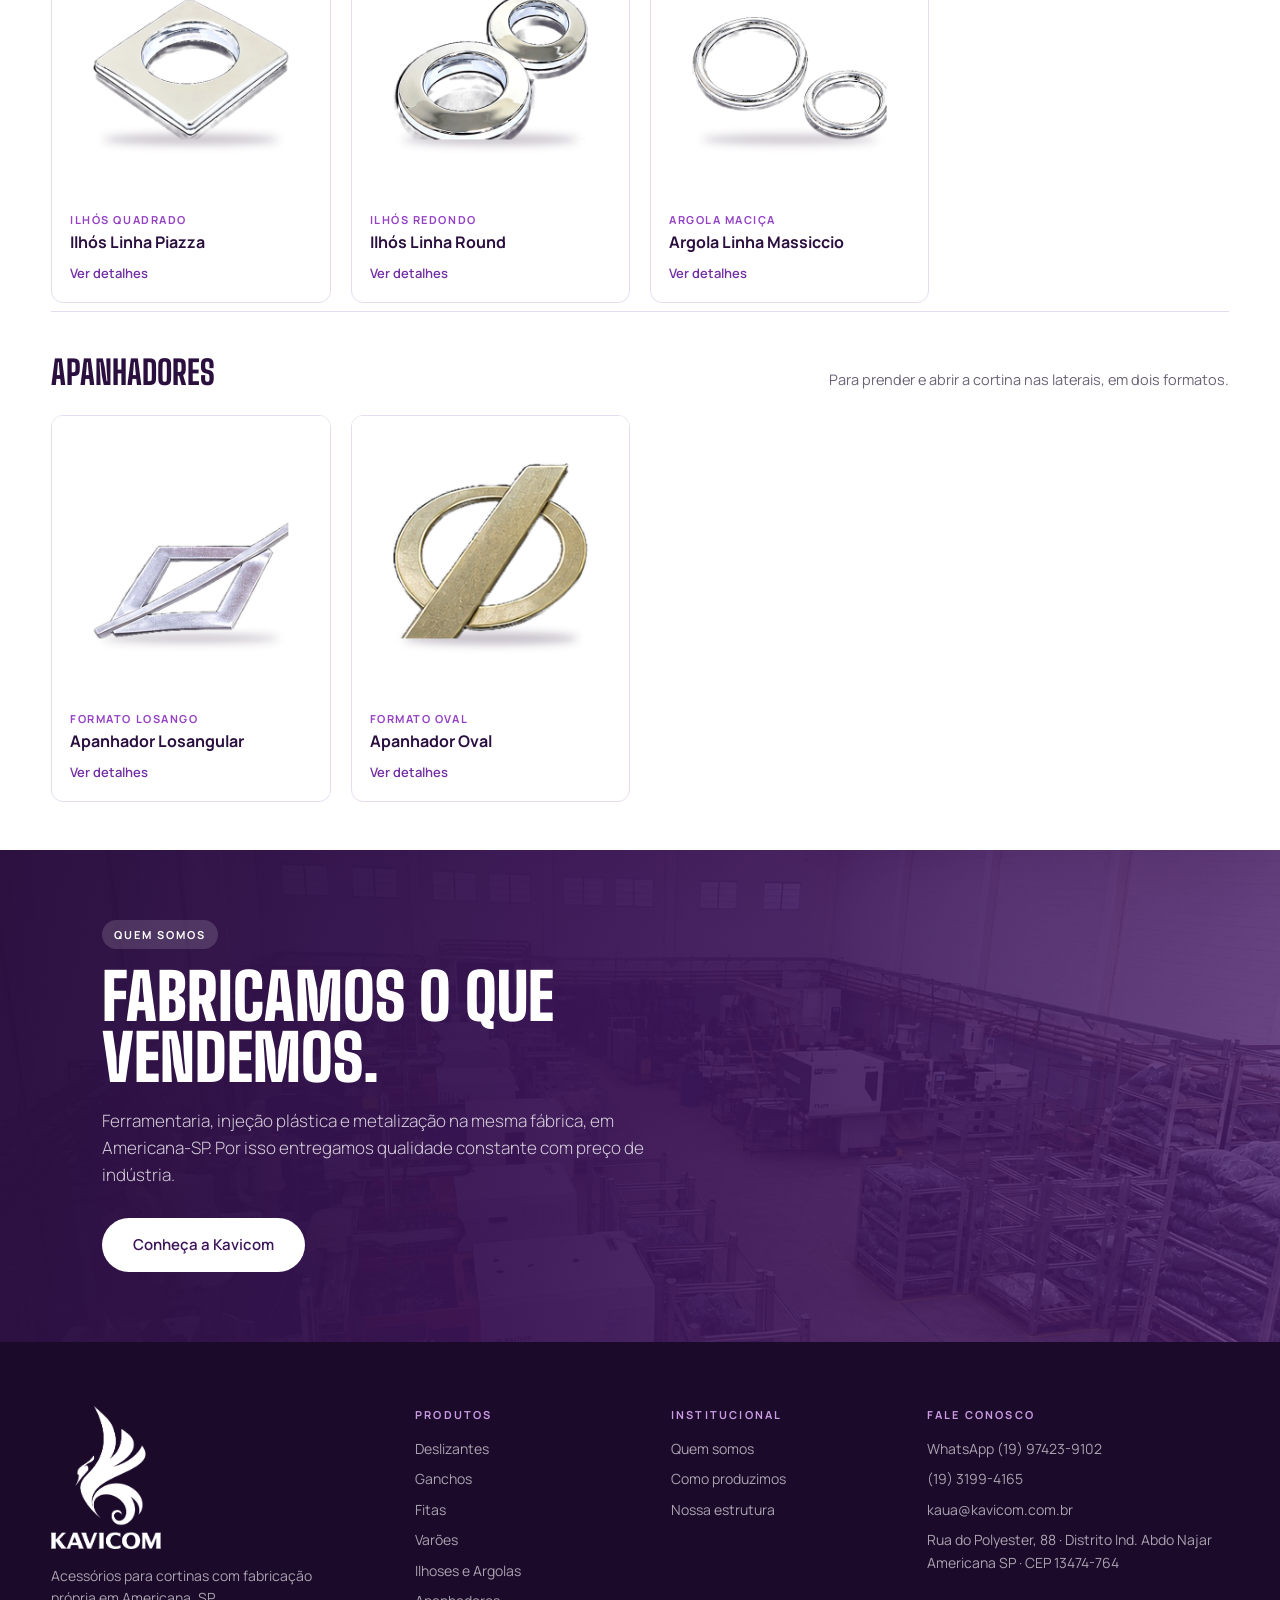
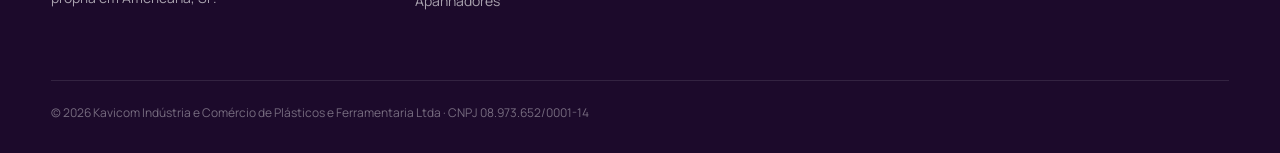
==== commit 5dfa7bc5: "Vitrine mais simples: produtos agrupados por linha e detalhes em janela - cards só com foto, tipo e " ====
--- a/index.html
+++ b/index.html
@@ -111,34 +111,10 @@
     </div>
   </section>
 
-  <!-- MOSAICO DE CATEGORIAS -->
-  <section class="mosaic" aria-label="Categorias em destaque">
-    <a href="#produtos" class="tile tile-big" data-cat-link="deslizantes">
-      <img src="assets/img/produtos/max-redondo.jpg" alt="" loading="lazy">
-      <span><small>Linha</small>Deslizantes</span>
-    </a>
-    <a href="#produtos" class="tile" data-cat-link="ganchos">
-      <img src="assets/img/produtos/clips-gancho-facil.jpg" alt="" loading="lazy">
-      <span><small>Linha</small>Ganchos</span>
-    </a>
-    <a href="#produtos" class="tile" data-cat-link="fitas">
-      <img src="assets/img/produtos/fita-facil.jpg" alt="" loading="lazy">
-      <span><small>Linha</small>Fitas</span>
-    </a>
-    <a href="#produtos" class="tile" data-cat-link="varoes">
-      <img src="assets/img/produtos/varao-due.jpg" alt="" loading="lazy">
-      <span><small>Linha</small>Varões</span>
-    </a>
-    <a href="#produtos" class="tile" data-cat-link="ilhoses">
-      <img src="assets/img/produtos/ilhos-round.jpg" alt="" loading="lazy">
-      <span><small>Linha</small>Ilhoses</span>
-    </a>
-  </section>
-
   <!-- VITRINE -->
   <section class="shop" id="produtos">
     <div class="shop-head">
-      <h2 class="section-title" id="shopTitle">Todos os produtos</h2>
+      <h2 class="section-title">Nossos produtos</h2>
       <div class="filters" id="filters">
         <button data-cat="todos" class="is-active">Todos</button>
         <button data-cat="deslizantes">Deslizantes</button>
@@ -149,22 +125,24 @@
         <button data-cat="apanhadores">Apanhadores</button>
       </div>
     </div>
-    <div class="grid" id="grid"></div>
+    <div id="vitrine"></div>
     <p class="empty" id="empty" hidden>Nenhum produto encontrado. <button id="clearSearch">Ver todos</button></p>
   </section>
 
-  <!-- CATEGORIAS EM CÍRCULO -->
-  <section class="cats">
-    <h2 class="section-title">Navegue por categorias</h2>
-    <div class="cats-row">
-      <a href="#produtos" data-cat-link="deslizantes"><img src="assets/img/produtos/max-redondo.jpg" alt="" loading="lazy"><span>Deslizantes</span></a>
-      <a href="#produtos" data-cat-link="ganchos"><img src="assets/img/produtos/clips-gancho-facil.jpg" alt="" loading="lazy"><span>Ganchos</span></a>
-      <a href="#produtos" data-cat-link="fitas"><img src="assets/img/produtos/fita-facil.jpg" alt="" loading="lazy"><span>Fitas</span></a>
-      <a href="#produtos" data-cat-link="varoes"><img src="assets/img/produtos/varao-due.jpg" alt="" loading="lazy"><span>Varões</span></a>
-      <a href="#produtos" data-cat-link="ilhoses"><img src="assets/img/produtos/ilhos-round.jpg" alt="" loading="lazy"><span>Ilhoses e Argolas</span></a>
-      <a href="#produtos" data-cat-link="apanhadores"><img src="assets/img/produtos/apanhador-oval.jpg" alt="" loading="lazy"><span>Apanhadores</span></a>
+  <!-- DETALHES DO PRODUTO -->
+  <dialog class="detalhe" id="detalhe" aria-label="Detalhes do produto">
+    <button type="button" class="detalhe-fechar" aria-label="Fechar">
+      <svg viewBox="0 0 24 24" aria-hidden="true"><path d="M6 6l12 12M18 6 6 18"/></svg>
+    </button>
+    <div class="detalhe-foto"><img class="detalhe-img" src="" alt=""></div>
+    <div class="detalhe-info">
+      <span class="detalhe-cat"></span>
+      <h3 class="detalhe-nome"></h3>
+      <p class="detalhe-desc"></p>
+      <dl class="detalhe-specs"></dl>
+      <a class="detalhe-cta btn btn-solid btn-lg btn-full" href="#" target="_blank" rel="noopener">Comprar pelo WhatsApp</a>
     </div>
-  </section>
+  </dialog>
 
   <!-- CHAMADA QUEM SOMOS -->
   <section class="about-cta">
--- a/assets/css/loja.css
+++ b/assets/css/loja.css
@@ -208,37 +208,6 @@
 .perk strong { display: block; font-family: var(--font-head); font-size: 20px; font-weight: 800; text-transform: uppercase; color: var(--roxo-900); line-height: 1.1; }
 .perk span { font-size: 13px; color: var(--cinza); }
 
-/* ─── MOSAICO ─── */
-.mosaic {
-  display: grid; grid-template-columns: 2fr 1fr 1fr; grid-template-rows: repeat(2, clamp(180px, 17vw, 240px));
-  gap: 16px;
-  max-width: var(--max); margin: 56px auto 0;
-  padding: 0 var(--pad-x);
-}
-.tile {
-  position: relative; overflow: hidden;
-  border-radius: 8px;
-  background: var(--roxo-50);
-}
-.tile img {
-  position: absolute; right: 0; bottom: 0;
-  height: 100%; width: auto; max-width: none;
-  mix-blend-mode: multiply;
-  transition: transform .7s var(--ease);
-}
-.tile:hover img { transform: scale(1.06); }
-.tile span {
-  position: absolute; left: 24px; bottom: 22px; z-index: 1;
-  font-family: var(--font-head); font-weight: 900; font-size: clamp(26px, 2.6vw, 38px);
-  text-transform: uppercase; line-height: 1; color: var(--roxo-900);
-}
-.tile small { display: block; margin-bottom: 4px; font-family: var(--font-body); font-size: 11px; font-weight: 700; letter-spacing: .18em; color: var(--roxo-600); }
-.tile-big { grid-row: span 2; background: linear-gradient(150deg, var(--roxo-100), var(--roxo-50)); }
-.tile-big span { font-size: clamp(36px, 4vw, 60px); }
-.tile-wide { grid-column: span 2; }
-.tile:not(.tile-big):not(.tile-wide) img { height: 76%; right: -4%; }
-.tile:not(.tile-big):not(.tile-wide) span { top: 20px; bottom: auto; }
-
 /* ─── VITRINE ─── */
 .shop { max-width: var(--max); margin: 0 auto; padding: 80px var(--pad-x) 40px; }
 .shop-head { display: flex; flex-wrap: wrap; align-items: end; justify-content: space-between; gap: 20px; margin-bottom: 32px; }
@@ -253,36 +222,71 @@
 .filters button:hover { border-color: var(--roxo-300); }
 .filters button.is-active { background: var(--roxo-600); border-color: var(--roxo-600); color: #fff; }
 
-.grid { display: grid; grid-template-columns: repeat(auto-fill, minmax(240px, 1fr)); gap: 22px; }
+.linha { padding: 44px 0 8px; border-top: 1px solid var(--borda); }
+.linha:first-child { border-top: 0; padding-top: 8px; }
+.linha-head { display: flex; flex-wrap: wrap; align-items: baseline; justify-content: space-between; gap: 6px 24px; margin-bottom: 24px; }
+.linha-head h2 { font-family: var(--font-head); font-weight: 800; font-size: clamp(26px, 2.6vw, 34px); text-transform: uppercase; color: var(--roxo-900); line-height: 1; }
+.linha-head p { max-width: 460px; font-size: 14.5px; color: var(--cinza); }
+
+.grid { display: grid; grid-template-columns: repeat(auto-fill, minmax(220px, 1fr)); gap: 20px; }
 .card {
-  display: flex; flex-direction: column;
+  display: flex; flex-direction: column; width: 100%;
+  padding: 0; font: inherit; text-align: left; color: inherit; cursor: pointer;
   background: #fff;
-  border: 1px solid var(--borda); border-radius: 10px;
+  border: 1px solid var(--borda); border-radius: 12px;
   overflow: hidden;
-  transition: box-shadow .35s var(--ease), transform .35s var(--ease), border-color .35s;
+  transition: border-color .3s, transform .3s var(--ease);
   animation: rise .5s var(--ease) both;
 }
-.card:hover { transform: translateY(-4px); border-color: var(--roxo-300); box-shadow: 0 20px 40px rgba(42,15,63,.1); }
-.card-img { position: relative; aspect-ratio: 1; background: #fefefe; overflow: hidden; }
+.card:hover { transform: translateY(-3px); border-color: var(--roxo-300); }
+.card:focus-visible { outline: 2px solid var(--roxo-500); outline-offset: 3px; }
+.card-img { position: relative; display: block; aspect-ratio: 1; background: #fff; overflow: hidden; }
 .card-img img { width: 100%; height: 100%; object-fit: contain; transition: transform .6s var(--ease); }
-.card:hover .card-img img { transform: scale(1.06); }
+.card:hover .card-img img { transform: scale(1.05); }
 .card-seal {
   position: absolute; top: 12px; left: 12px; z-index: 1;
   padding: 4px 10px;
-  font-size: 10.5px; font-weight: 700; letter-spacing: .14em; text-transform: uppercase;
-  color: #fff; background: var(--roxo-600); border-radius: 4px;
-}
-.card-body { display: flex; flex-direction: column; flex: 1; padding: 18px 20px 20px; border-top: 1px solid var(--borda); }
-.card-cat { font-size: 11px; font-weight: 700; letter-spacing: .16em; text-transform: uppercase; color: var(--roxo-500); }
-.card h3 { margin-top: 6px; font-size: 16px; font-weight: 700; line-height: 1.35; color: var(--roxo-900); }
-.card p { margin: 6px 0 18px; font-size: 13.5px; color: var(--cinza); flex: 1; }
-.card-specs { margin: -6px 0 18px; font-size: 12.5px; }
-.card-specs div { padding: 7px 0; border-top: 1px solid var(--borda); }
-.card-specs dt { font-size: 10.5px; font-weight: 700; letter-spacing: .14em; text-transform: uppercase; color: var(--roxo-500); }
-.card-specs dd { color: var(--tinta); line-height: 1.45; }
-.swatches { display: flex; flex-wrap: wrap; gap: 5px; margin: 6px 0 6px; }
+  font-size: 10.5px; font-weight: 700; letter-spacing: .12em; text-transform: uppercase;
+  color: #fff; background: var(--roxo-600); border-radius: 999px;
+}
+.card-body { display: flex; flex-direction: column; gap: 4px; padding: 16px 18px 18px; }
+.card-cat { font-size: 11px; font-weight: 700; letter-spacing: .14em; text-transform: uppercase; color: var(--roxo-500); }
+.card-nome { font-size: 16px; font-weight: 700; line-height: 1.3; color: var(--roxo-900); }
+.card-link { margin-top: 6px; font-size: 13px; font-weight: 600; color: var(--roxo-600); }
+.card:hover .card-link { text-decoration: underline; text-underline-offset: 3px; }
+
+/* ─── DETALHES DO PRODUTO ─── */
+.detalhe {
+  width: min(880px, calc(100% - 32px)); max-height: calc(100% - 32px);
+  margin: auto; padding: 0;
+  border: 0; border-radius: 16px;
+  background: #fff; color: var(--tinta);
+  overflow: auto;
+}
+.detalhe[open] { display: grid; grid-template-columns: 1fr 1fr; animation: rise .35s var(--ease); }
+.detalhe::backdrop { background: rgba(10, 4, 16, .7); backdrop-filter: blur(4px); }
+.detalhe-foto { background: #fff; display: grid; place-items: center; }
+.detalhe-foto img { width: 100%; aspect-ratio: 1; object-fit: contain; }
+.detalhe-info { display: flex; flex-direction: column; padding: 44px 36px 36px; }
+.detalhe-cat { font-size: 11px; font-weight: 700; letter-spacing: .14em; text-transform: uppercase; color: var(--roxo-500); }
+.detalhe-nome { margin-top: 8px; font-family: var(--font-head); font-weight: 800; font-size: 34px; line-height: 1; text-transform: uppercase; color: var(--roxo-900); }
+.detalhe-desc { margin-top: 14px; font-size: 15px; color: var(--cinza); }
+.detalhe-specs { margin: 20px 0 28px; font-size: 13.5px; }
+.detalhe-specs div { padding: 12px 0; border-top: 1px solid var(--borda); }
+.detalhe-specs dt { font-size: 10.5px; font-weight: 700; letter-spacing: .14em; text-transform: uppercase; color: var(--roxo-500); }
+.detalhe-specs dd { margin-top: 4px; }
+.detalhe-cta { margin-top: auto; }
+.detalhe-fechar {
+  position: absolute; top: 14px; right: 14px; z-index: 2;
+  display: grid; place-items: center; width: 40px; height: 40px;
+  border: 0; border-radius: 50%; background: var(--roxo-50); color: var(--roxo-800);
+}
+.detalhe-fechar:hover { background: var(--roxo-100); }
+.detalhe-fechar svg { width: 18px; fill: none; stroke: currentColor; stroke-width: 2; stroke-linecap: round; }
+
+.swatches { display: flex; flex-wrap: wrap; gap: 6px; margin: 8px 0; }
 .sw {
-  width: 15px; height: 15px; border-radius: 50%;
+  width: 18px; height: 18px; border-radius: 50%;
   background: var(--cor);
   box-shadow: inset 0 0 0 1px rgba(0,0,0,.15);
 }
@@ -292,22 +296,6 @@
 .sw-legenda { font-size: 12px; color: var(--cinza); }
 .empty { padding: 40px 0; text-align: center; color: var(--cinza); }
 .empty button { margin-left: 6px; border: 0; background: none; color: var(--roxo-600); font-weight: 700; text-decoration: underline; }
-
-/* ─── CATEGORIAS EM CÍRCULO ─── */
-.cats { max-width: var(--max); margin: 0 auto; padding: 60px var(--pad-x) 90px; text-align: center; }
-.cats-row { display: flex; flex-wrap: wrap; justify-content: center; gap: clamp(24px, 5vw, 72px); margin-top: 40px; }
-.cats-row a { display: flex; flex-direction: column; align-items: center; gap: 14px; }
-.cats-row img {
-  width: clamp(120px, 13vw, 170px); aspect-ratio: 1; object-fit: contain;
-  padding: 14px;
-  background: #fff;
-  border-radius: 50%;
-  border: 2px solid var(--roxo-100);
-  box-shadow: 0 0 0 8px var(--roxo-50);
-  transition: border-color .3s, box-shadow .3s, transform .3s var(--ease);
-}
-.cats-row a:hover img { border-color: var(--roxo-500); box-shadow: 0 0 0 8px var(--roxo-100); transform: translateY(-4px); }
-.cats-row span { font-size: 13px; font-weight: 700; letter-spacing: .1em; text-transform: uppercase; color: var(--roxo-900); }
 
 /* ─── CHAMADA QUEM SOMOS ─── */
 .about-cta {
@@ -396,17 +384,15 @@
   .slide-img-wide { max-height: none; }
   .slide-nav { display: none; }
 
-  .mosaic { grid-template-columns: 1fr 1fr; grid-template-rows: 220px 160px 160px; margin-top: 32px; gap: 10px; }
-  .tile-big { grid-column: span 2; grid-row: auto; }
-  .tile-wide { grid-column: span 2; }
-  .tile span { left: 16px; bottom: 14px; }
-
   .shop { padding-top: 56px; }
   .grid { grid-template-columns: 1fr 1fr; gap: 12px; }
-  .card-body { padding: 14px; }
-  .card h3 { font-size: 14px; }
-  .card p { font-size: 12.5px; }
-  .card .btn { font-size: 12.5px; padding: 10px 8px; }
+  .card-body { padding: 12px 14px 14px; }
+  .card-nome { font-size: 14px; }
+  .linha { padding-top: 32px; }
+  .detalhe[open] { grid-template-columns: 1fr; }
+  .detalhe-foto img { max-height: 42vh; }
+  .detalhe-info { padding: 20px 22px 24px; }
+  .detalhe-nome { font-size: 28px; }
 }
 
 @media (max-width: 480px) {
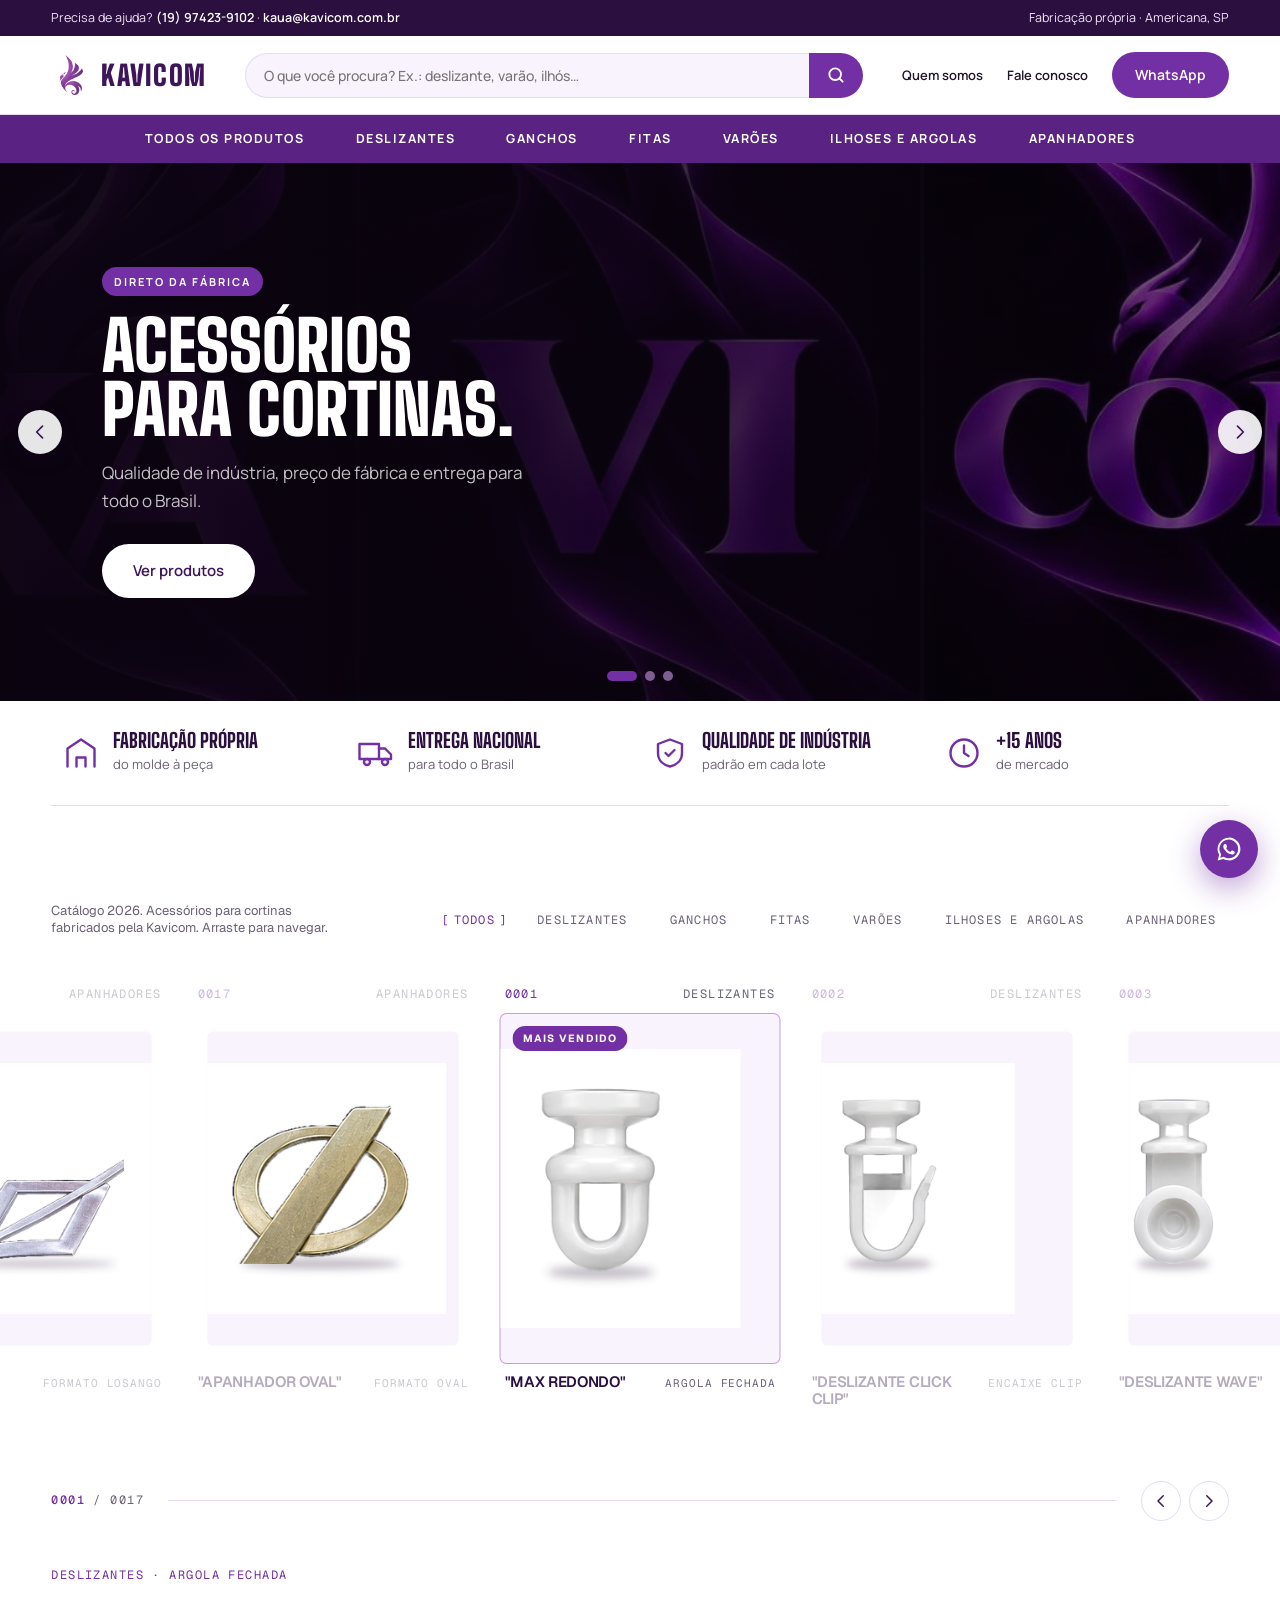
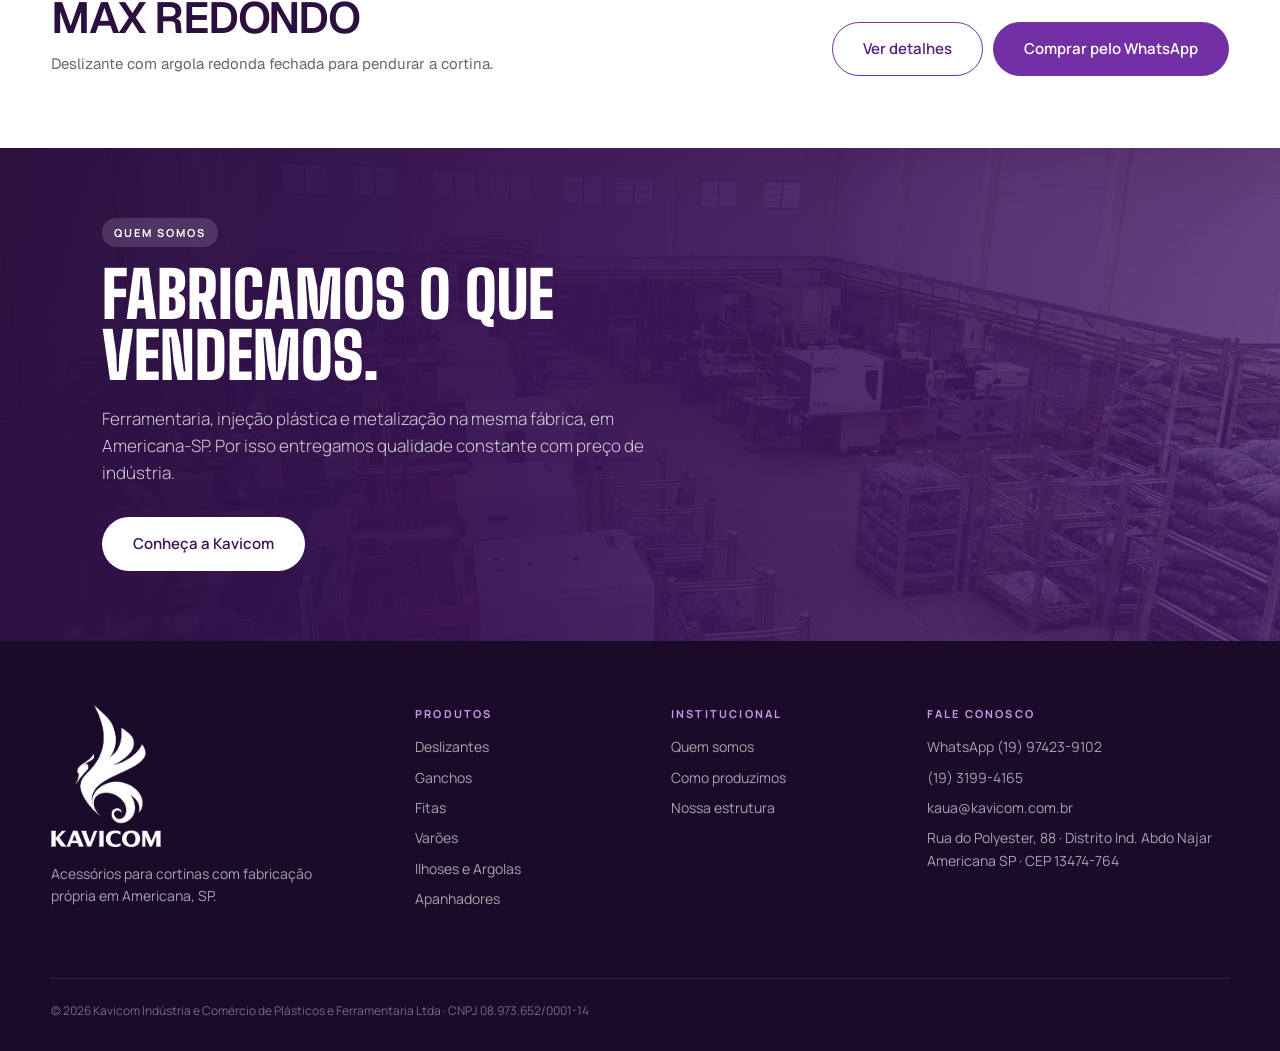
==== commit 4448916b: "Vitrine em carrossel arrastável inspirado no smooothy - carrossel infinito com movimento suave, inér" ====
--- a/index.html
+++ b/index.html
@@ -8,7 +8,7 @@
   <link rel="icon" type="image/png" href="assets/img/icone.png">
   <link rel="preconnect" href="https://fonts.googleapis.com">
   <link rel="preconnect" href="https://fonts.gstatic.com" crossorigin>
-  <link href="https://fonts.googleapis.com/css2?family=Big+Shoulders+Display:wght@500;700;800;900&family=Manrope:wght@300;400;500;600;700&display=swap" rel="stylesheet">
+  <link href="https://fonts.googleapis.com/css2?family=Big+Shoulders+Display:wght@500;700;800;900&family=Geist:wght@400;500;600;700&family=Geist+Mono:wght@400;500&family=Manrope:wght@300;400;500;600;700&display=swap" rel="stylesheet">
   <link rel="stylesheet" href="assets/css/loja.css">
 </head>
 <body>
@@ -113,8 +113,8 @@
 
   <!-- VITRINE -->
   <section class="shop" id="produtos">
-    <div class="shop-head">
-      <h2 class="section-title">Nossos produtos</h2>
+    <div class="shop-top">
+      <p class="shop-intro">Catálogo 2026. Acessórios para cortinas fabricados pela Kavicom. Arraste para navegar.</p>
       <div class="filters" id="filters">
         <button data-cat="todos" class="is-active">Todos</button>
         <button data-cat="deslizantes">Deslizantes</button>
@@ -125,8 +125,32 @@
         <button data-cat="apanhadores">Apanhadores</button>
       </div>
     </div>
-    <div id="vitrine"></div>
+
+    <div class="slider" id="slider" tabindex="0" aria-roledescription="carrossel" aria-label="Produtos">
+      <ul class="slider-track" id="track"></ul>
+    </div>
     <p class="empty" id="empty" hidden>Nenhum produto encontrado. <button id="clearSearch">Ver todos</button></p>
+
+    <div class="slider-bar" id="sliderBar">
+      <span class="slider-count"><b id="countAtual">0001</b> / <span id="countTotal">0017</span></span>
+      <span class="slider-progress"><i id="progress"></i></span>
+      <span class="slider-arrows">
+        <button type="button" id="slidePrev" aria-label="Produto anterior"><svg viewBox="0 0 24 24" aria-hidden="true"><path d="m15 5-7 7 7 7"/></svg></button>
+        <button type="button" id="slideNext" aria-label="Próximo produto"><svg viewBox="0 0 24 24" aria-hidden="true"><path d="m9 5 7 7-7 7"/></svg></button>
+      </span>
+    </div>
+
+    <div class="ativo" id="ativo" aria-live="polite">
+      <div class="ativo-texto">
+        <span class="ativo-cat" id="ativoCat"></span>
+        <h2 class="ativo-nome" id="ativoNome"></h2>
+        <p class="ativo-desc" id="ativoDesc"></p>
+      </div>
+      <div class="ativo-acoes">
+        <button type="button" class="btn btn-outline btn-lg" id="ativoDetalhes">Ver detalhes</button>
+        <a class="btn btn-solid btn-lg" id="ativoComprar" href="#" target="_blank" rel="noopener">Comprar pelo WhatsApp</a>
+      </div>
+    </div>
   </section>
 
   <!-- DETALHES DO PRODUTO -->
--- a/assets/css/loja.css
+++ b/assets/css/loja.css
@@ -208,52 +208,121 @@
 .perk strong { display: block; font-family: var(--font-head); font-size: 20px; font-weight: 800; text-transform: uppercase; color: var(--roxo-900); line-height: 1.1; }
 .perk span { font-size: 13px; color: var(--cinza); }
 
-/* ─── VITRINE ─── */
-.shop { max-width: var(--max); margin: 0 auto; padding: 80px var(--pad-x) 40px; }
-.shop-head { display: flex; flex-wrap: wrap; align-items: end; justify-content: space-between; gap: 20px; margin-bottom: 32px; }
-.filters { display: flex; flex-wrap: wrap; gap: 8px; }
+/* ─── VITRINE (carrossel inspirado no smooothy) ─── */
+.shop {
+  --geist: 'Geist', var(--font-body);
+  --mono: 'Geist Mono', ui-monospace, monospace;
+  --slide-w: clamp(16rem, 24vw, 25rem);
+  padding: 96px 0 72px;
+  font-family: var(--geist);
+  overflow: hidden;
+}
+.shop-top {
+  display: flex; flex-wrap: wrap; align-items: end; justify-content: space-between; gap: 24px;
+  max-width: var(--max); margin: 0 auto 48px; padding: 0 var(--pad-x);
+}
+.shop-intro { max-width: 300px; font-size: 13px; line-height: 1.35; color: var(--cinza); }
+.filters { display: flex; flex-wrap: wrap; gap: 4px 18px; }
 .filters button {
-  padding: 9px 18px;
-  font-size: 13px; font-weight: 600;
-  color: var(--roxo-800); background: #fff;
-  border: 1.5px solid var(--borda); border-radius: 999px;
-  transition: all .2s;
-}
-.filters button:hover { border-color: var(--roxo-300); }
-.filters button.is-active { background: var(--roxo-600); border-color: var(--roxo-600); color: #fff; }
-
-.linha { padding: 44px 0 8px; border-top: 1px solid var(--borda); }
-.linha:first-child { border-top: 0; padding-top: 8px; }
-.linha-head { display: flex; flex-wrap: wrap; align-items: baseline; justify-content: space-between; gap: 6px 24px; margin-bottom: 24px; }
-.linha-head h2 { font-family: var(--font-head); font-weight: 800; font-size: clamp(26px, 2.6vw, 34px); text-transform: uppercase; color: var(--roxo-900); line-height: 1; }
-.linha-head p { max-width: 460px; font-size: 14.5px; color: var(--cinza); }
-
-.grid { display: grid; grid-template-columns: repeat(auto-fill, minmax(220px, 1fr)); gap: 20px; }
-.card {
-  display: flex; flex-direction: column; width: 100%;
-  padding: 0; font: inherit; text-align: left; color: inherit; cursor: pointer;
-  background: #fff;
-  border: 1px solid var(--borda); border-radius: 12px;
+  position: relative;
+  padding: 6px 0;
+  font-family: var(--mono); font-size: 12px; letter-spacing: .1em; text-transform: uppercase;
+  color: var(--cinza); background: none; border: 0;
+  transition: color .2s;
+}
+.filters button::before { content: '['; opacity: 0; margin-right: 4px; transition: opacity .2s; }
+.filters button::after { content: ']'; opacity: 0; margin-left: 4px; transition: opacity .2s; }
+.filters button:hover { color: var(--roxo-900); }
+.filters button.is-active { color: var(--roxo-600); }
+.filters button.is-active::before, .filters button.is-active::after { opacity: 1; }
+
+.slider {
+  position: relative;
+  height: calc(var(--slide-w) * 1.25 + 84px);
+  cursor: grab;
+  touch-action: pan-y;
+  user-select: none;
+  outline: none;
+}
+.slider.is-arrastando { cursor: grabbing; }
+.slider-track { list-style: none; position: absolute; inset: 0; }
+.peca {
+  position: absolute; top: 0; left: 0;
+  width: var(--slide-w);
+  padding: 0 14px;
+  display: flex; flex-direction: column; gap: 10px;
+  will-change: transform;
+}
+.peca-topo, .peca-base {
+  display: flex; justify-content: space-between; align-items: baseline; gap: 12px;
+  padding: 0 4px;
+  opacity: calc(.35 + var(--perto, 0) * .65);
+}
+.peca-topo { font-family: var(--mono); font-size: 12px; letter-spacing: .12em; text-transform: uppercase; color: var(--cinza); }
+.peca-topo span:first-child { color: var(--roxo-600); }
+.peca-midia {
+  position: relative;
+  aspect-ratio: 4 / 5;
   overflow: hidden;
-  transition: border-color .3s, transform .3s var(--ease);
-  animation: rise .5s var(--ease) both;
-}
-.card:hover { transform: translateY(-3px); border-color: var(--roxo-300); }
-.card:focus-visible { outline: 2px solid var(--roxo-500); outline-offset: 3px; }
-.card-img { position: relative; display: block; aspect-ratio: 1; background: #fff; overflow: hidden; }
-.card-img img { width: 100%; height: 100%; object-fit: contain; transition: transform .6s var(--ease); }
-.card:hover .card-img img { transform: scale(1.05); }
+  border-radius: 6px;
+  background: var(--roxo-50);
+  transform: scale(calc(.9 + var(--perto, 0) * .1));
+  transition: border-radius .4s;
+}
+.peca-midia img {
+  position: absolute; inset: -6% -14%;
+  width: 128%; height: 112%;
+  object-fit: contain;
+  /* parallax: a foto anda um pouco menos que o card */
+  transform: translateX(calc(var(--d, 0) * -9%));
+  pointer-events: none;
+}
+.peca-base h3 {
+  font-size: 15px; font-weight: 600; letter-spacing: -.02em; text-transform: uppercase;
+  color: var(--roxo-900); line-height: 1.15;
+}
+.peca-base span { flex-shrink: 0; font-family: var(--mono); font-size: 11px; letter-spacing: .08em; text-transform: uppercase; color: var(--cinza); }
+.peca.is-ativo .peca-midia { box-shadow: 0 0 0 1px var(--roxo-300); }
+
+.slider-bar {
+  display: flex; align-items: center; gap: 24px;
+  max-width: var(--max); margin: 28px auto 0; padding: 0 var(--pad-x);
+  font-family: var(--mono); font-size: 12px; letter-spacing: .12em; color: var(--cinza);
+}
+.slider-count b { font-weight: 500; color: var(--roxo-600); }
+.slider-progress { flex: 1; height: 1px; background: var(--borda); overflow: hidden; }
+.slider-progress i { display: block; height: 100%; background: var(--roxo-600); transform-origin: left; transform: scaleX(0); }
+.slider-arrows { display: flex; gap: 8px; }
+.slider-arrows button {
+  display: grid; place-items: center; width: 40px; height: 40px;
+  border-radius: 50%; border: 1px solid var(--borda); background: none; color: var(--roxo-800);
+  transition: background .2s, color .2s, border-color .2s;
+}
+.slider-arrows button:hover { background: var(--roxo-600); border-color: var(--roxo-600); color: #fff; }
+.slider-arrows svg { width: 18px; fill: none; stroke: currentColor; stroke-width: 2; stroke-linecap: round; stroke-linejoin: round; }
+
+.ativo {
+  display: flex; flex-wrap: wrap; align-items: end; justify-content: space-between; gap: 24px 48px;
+  max-width: var(--max); margin: 40px auto 0; padding: 0 var(--pad-x);
+}
+.ativo-texto { max-width: 620px; }
+.ativo-cat { font-family: var(--mono); font-size: 12px; letter-spacing: .12em; text-transform: uppercase; color: var(--roxo-600); }
+.ativo-nome {
+  margin-top: 10px;
+  font-family: var(--geist); font-weight: 600; font-size: clamp(30px, 3.4vw, 46px);
+  letter-spacing: -.035em; line-height: 1; text-transform: uppercase; color: var(--roxo-900);
+}
+.ativo-desc { margin-top: 12px; font-size: 15px; color: var(--cinza); }
+.ativo-acoes { display: flex; flex-wrap: wrap; gap: 10px; }
+.btn-outline { border-color: var(--roxo-600); color: var(--roxo-700); background: none; }
+.btn-outline:hover { background: var(--roxo-50); }
+
 .card-seal {
   position: absolute; top: 12px; left: 12px; z-index: 1;
   padding: 4px 10px;
   font-size: 10.5px; font-weight: 700; letter-spacing: .12em; text-transform: uppercase;
   color: #fff; background: var(--roxo-600); border-radius: 999px;
 }
-.card-body { display: flex; flex-direction: column; gap: 4px; padding: 16px 18px 18px; }
-.card-cat { font-size: 11px; font-weight: 700; letter-spacing: .14em; text-transform: uppercase; color: var(--roxo-500); }
-.card-nome { font-size: 16px; font-weight: 700; line-height: 1.3; color: var(--roxo-900); }
-.card-link { margin-top: 6px; font-size: 13px; font-weight: 600; color: var(--roxo-600); }
-.card:hover .card-link { text-decoration: underline; text-underline-offset: 3px; }
 
 /* ─── DETALHES DO PRODUTO ─── */
 .detalhe {
@@ -385,10 +454,11 @@
   .slide-nav { display: none; }
 
   .shop { padding-top: 56px; }
-  .grid { grid-template-columns: 1fr 1fr; gap: 12px; }
-  .card-body { padding: 12px 14px 14px; }
-  .card-nome { font-size: 14px; }
-  .linha { padding-top: 32px; }
+  .shop { --slide-w: 72vw; padding-top: 64px; }
+  .shop-top { margin-bottom: 32px; }
+  .slider-arrows { display: none; }
+  .ativo { margin-top: 28px; }
+  .ativo-acoes, .ativo-acoes .btn { width: 100%; }
   .detalhe[open] { grid-template-columns: 1fr; }
   .detalhe-foto img { max-height: 42vh; }
   .detalhe-info { padding: 20px 22px 24px; }
